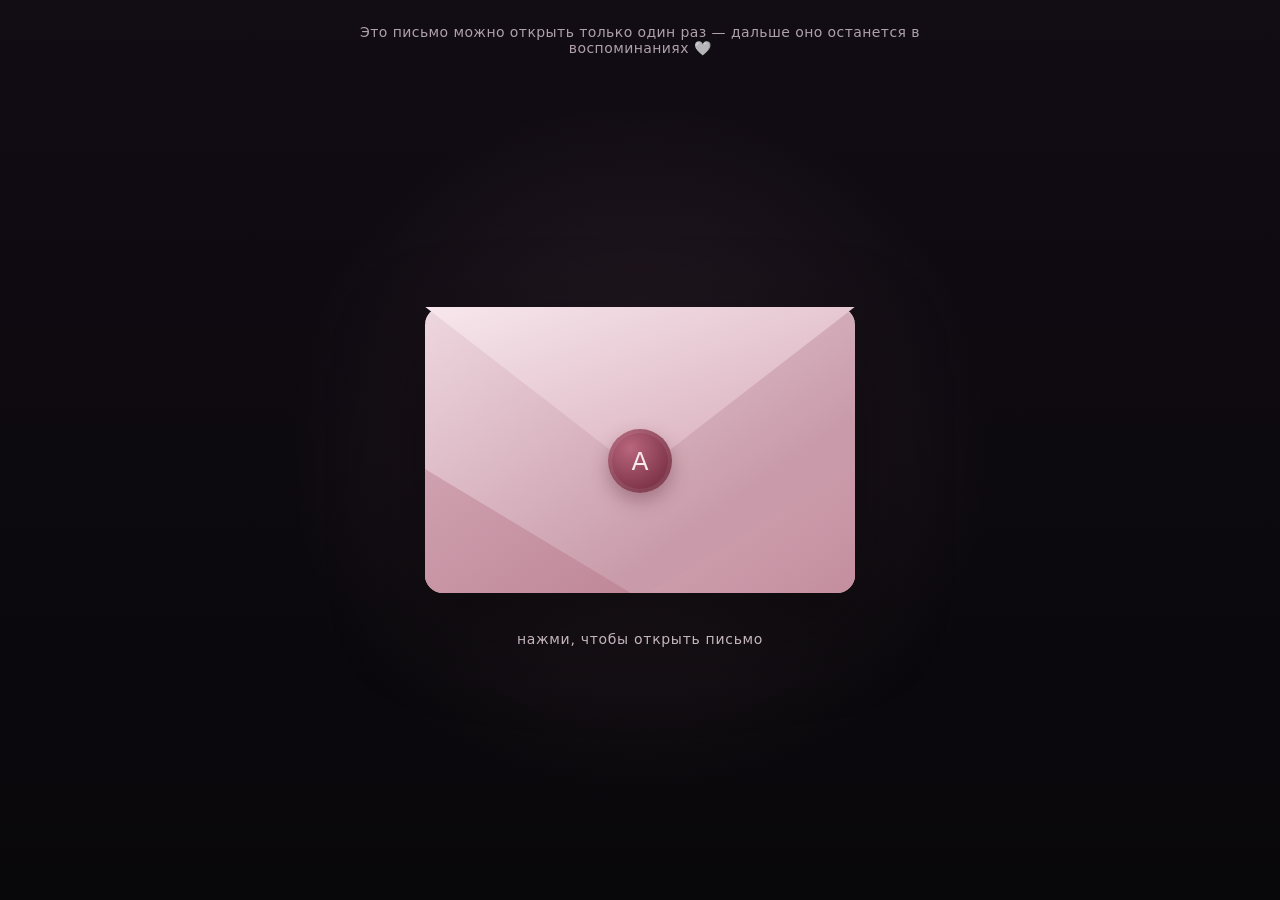
==== index.html @ 75aff079 "Restore reliable Continue button and smooth intro transition" ====
<!doctype html>
<html lang="ru">
<head>
<meta charset="utf-8">
<meta name="viewport" content="width=device-width, initial-scale=1, viewport-fit=cover">
<meta name="theme-color" content="#160f18">
<meta name="description" content="Для Арины 🤍">
<title>Для Арины 🤍</title>
<script>document.documentElement.classList.add('js');</script>
<link rel="stylesheet" href="site.css?v=20260923-24">

</head>
<body class="intro-page">
<div class="page-transition" aria-hidden="true"></div>
<div class="intro" id="intro">
<div class="intro-note">Это письмо можно открыть только один раз — дальше оно останется в воспоминаниях 🤍</div>
<div aria-hidden="true" class="wizard malfoy-wizard real-wizard-v14"><img alt="" aria-hidden="true" class="real-wizard-image" decoding="async" loading="lazy" src="assets/img-91d312e5d8ba7903.webp"/><span aria-hidden="true" class="wand-tip-anchor real-wand-tip"></span></div>
<svg aria-hidden="true" class="heart-spell-svg" preserveaspectratio="none" viewbox="0 0 1000 700">
<defs>
<filter height="220%" id="greenGlow" width="220%" x="-60%" y="-60%">
<fegaussianblur result="blur" stddeviation="6"></fegaussianblur>
<femerge><femergenode in="blur"></femergenode><femergenode in="SourceGraphic"></femergenode></femerge>
</filter>
</defs>
<path class="heart-spell-trail" d="M 190 505 C 275 470, 350 415, 445 365 C 475 348, 498 340, 515 334" pathlength="1"></path>
<path class="heart-spell-heart" d="M 515 334 C 482 294, 430 319, 444 365 C 455 401, 515 430, 515 430 C 515 430, 575 401, 586 365 C 600 319, 548 294, 515 334 Z" pathlength="1"></path>
<circle class="heart-spell-hit" cx="515" cy="382" r="13"></circle>
</svg>
<div aria-hidden="true" class="spell-flash"></div>
<div class="envelope-wrap">
<a aria-label="Открыть письмо" class="envelope" href="#intro" id="envelope">
<div class="envelope-base"></div>
<div class="letter" id="letter">
<div class="letter-scroll">
<h2>Арина,</h2>
<p>
            спасибо тебе за то, что ты появилась в моей жизни. За наши разговоры на расстоянии, за ожидание встречи,
            за то особенное чувство, когда обычный день становится важнее просто потому, что в нём есть ты.
            <br/><br/>
            Я очень рад нашему невероятному знакомству. Мне нравится узнавать тебя всё больше, ждать твоих сообщений,
            представлять нашу встречу и понимать, что мне действительно хочется быть рядом — не только в переписке,
            а по-настоящему. Сегодняшнее время с тобой я хочу запомнить надолго.
            <br/><br/>
            Я люблю тебя за твою нежность, характер, улыбку, карие глаза, твои мысли, твою искренность и просто за то,
            какая ты есть. И если это только начало нашей истории — я очень хочу узнать, какой она станет дальше.
          </p>
<span class="sign">Тот, кто очень счастлив, что встретил тебя 🤍</span>
</div>
</div>
<div class="flap"></div>
<div class="seal">A</div>
<div class="tap-label">нажми, чтобы открыть письмо</div>
</a>
<button class="intro-continue" id="introContinue" type="button">Продолжить</button>
</div>
</div>
<script src="site.js?v=20260923-24" defer></script>
<script>
(function(){
  const intro=document.getElementById('intro');
  const envelope=document.getElementById('envelope');
  const button=document.getElementById('introContinue');
  const overlay=document.querySelector('.page-transition');
  if(!intro || !envelope || !button) return;

  let started=false;
  let showTimer=0;

  function showContinue(){
    clearTimeout(showTimer);
    button.classList.remove('after-open-visible');
    showTimer=setTimeout(()=>{
      if(location.hash==='#intro') button.classList.add('after-open-visible');
    },4000);
  }

  envelope.addEventListener('click',showContinue,{once:true});
  if(location.hash==='#intro') showContinue();

  button.addEventListener('click',e=>{
    e.preventDefault();
    e.stopPropagation();
    if(started) return;
    started=true;
    button.classList.add('pressed');
    intro.classList.add('continue-triggered');
    document.dispatchEvent(new CustomEvent('intro:continue'));

    setTimeout(()=>overlay?.classList.add('active'),5350);
    setTimeout(()=>location.replace('home.html'),6900);
  });
})();
</script>
</body>
</html>
---- site.css ----
:root {
      --bg: #0d0910;
      --bg2: #1a101a;
      --paper: #fff8f3;
      --ink: #3a2730;
      --rose: #c78fa4;
      --rose-2: #e6b6c7;
      --cream: #f7ede7;
      --white: #fffdfb;
      --muted: #bdaab4;
      --gold: #c8ab7d;
      --shadow: 0 24px 70px rgba(0,0,0,.42);
    }

    * { box-sizing: border-box; }
    html { scroll-behavior: smooth; }
    body {
      margin: 0;
      font-family: Inter, ui-sans-serif, system-ui, -apple-system, BlinkMacSystemFont, "Segoe UI", sans-serif;
      color: var(--white);
      background:
        radial-gradient(circle at 20% 10%, rgba(199,143,164,.16), transparent 30%),
        radial-gradient(circle at 85% 20%, rgba(200,171,125,.08), transparent 28%),
        linear-gradient(180deg, #110b12 0%, #0b080d 45%, #100b12 100%);
      min-height: 100vh;
      overflow-x: hidden;
    }

    body::before {
      content: "";
      position: fixed;
      inset: 0;
      pointer-events: none;
      background-image: radial-gradient(rgba(255,255,255,.14) 1px, transparent 1px);
      background-size: 34px 34px;
      mask-image: linear-gradient(to bottom, rgba(0,0,0,.5), transparent 78%);
      opacity: .24;
      z-index: 0;
    }

    button { font: inherit; }

    .intro {
      position: fixed;
      inset: 0;
      z-index: 100;
      display: grid;
      place-items: center;
      padding: 22px;
      background:
        radial-gradient(circle at center, rgba(199,143,164,.15), transparent 45%),
        linear-gradient(180deg, #120c14, #08070a);
      transition: opacity 1s ease, visibility 1s ease;
    }

    .intro.hidden { opacity: 0; visibility: hidden; }

    .intro-note {
      position: absolute;
      top: 24px;
      left: 50%;
      transform: translateX(-50%);
      width: min(92vw, 620px);
      text-align: center;
      color: #d7c8d0;
      font-size: 14px;
      letter-spacing: .03em;
      opacity: .8;
    }

    .envelope-wrap {
      width: min(88vw, 430px);
      perspective: 1200px;
      filter: drop-shadow(0 30px 45px rgba(0,0,0,.48));
    }

    .envelope {
      position: relative;
      width: 100%;
      aspect-ratio: 1.5 / 1;
      cursor: pointer;
      transform-style: preserve-3d;
    }

    .envelope-base {
      position: absolute;
      inset: 0;
      border-radius: 18px;
      background: linear-gradient(145deg, #eed7df, #c99baa 70%);
      overflow: hidden;
      box-shadow: inset 0 1px 0 rgba(255,255,255,.5);
    }

    .envelope-base::before,
    .envelope-base::after {
      content: "";
      position: absolute;
      bottom: 0;
      width: 72%;
      height: 100%;
      background: linear-gradient(145deg, #ddb6c3, #bf8899);
    }
    .envelope-base::before {
      left: -24%;
      clip-path: polygon(0 100%, 0 35%, 100% 100%);
    }
    .envelope-base::after {
      right: -24%;
      clip-path: polygon(0 100%, 100% 35%, 100% 100%);
    }

    .flap {
      position: absolute;
      inset: 0 0 auto 0;
      height: 58%;
      transform-origin: top;
      background: linear-gradient(160deg, #f7e7ec, #d5a8b7);
      clip-path: polygon(0 0, 100% 0, 50% 100%);
      z-index: 5;
      transition: transform 1s cubic-bezier(.2,.9,.18,1);
      backface-visibility: hidden;
    }

    .seal {
      position: absolute;
      left: 50%;
      top: 54%;
      width: 64px;
      height: 64px;
      border-radius: 50%;
      transform: translate(-50%,-50%);
      z-index: 6;
      display: grid;
      place-items: center;
      color: #f9e8ed;
      font-size: 25px;
      background: radial-gradient(circle at 35% 30%, #b8667c, #7d3348 72%);
      box-shadow: 0 8px 18px rgba(84,32,49,.35), inset 0 0 0 4px rgba(255,255,255,.08);
      transition: transform .5s ease, opacity .45s ease;
    }

    .tap-label {
      position: absolute;
      left: 50%;
      bottom: -54px;
      transform: translateX(-50%);
      white-space: nowrap;
      color: #e4d3dc;
      font-size: 14px;
      opacity: .85;
      letter-spacing: .05em;
      animation: pulse 1.8s infinite;
    }

    .letter {
      position: absolute;
      left: 6%;
      right: 6%;
      top: 10%;
      height: 120%;
      z-index: 4;
      padding: 28px 26px 30px;
      border-radius: 16px;
      color: var(--ink);
      background:
        linear-gradient(rgba(255,255,255,.76), rgba(255,255,255,.84)),
        repeating-linear-gradient(0deg, transparent 0 27px, rgba(99,59,74,.05) 27px 28px),
        var(--paper);
      box-shadow: var(--shadow);
      transform: translateY(44%) scale(.94);
      opacity: 0;
      overflow: auto;
      transition: transform 1.2s cubic-bezier(.16,.82,.16,1), opacity .65s ease;
    }

    .letter h2 {
      margin: 0 0 12px;
      font-family: Georgia, "Times New Roman", serif;
      font-weight: 500;
      font-size: clamp(28px, 6vw, 42px);
    }

    .letter p {
      margin: 0;
      line-height: 1.7;
      font-size: clamp(14px, 3.6vw, 17px);
    }

    .letter .sign {
      display: block;
      margin-top: 18px;
      font-family: Georgia, "Times New Roman", serif;
      font-style: italic;
      font-size: 19px;
    }

    .envelope.open .flap { transform: rotateX(180deg); }
    .envelope.open .seal { transform: translate(-50%,-50%) scale(.75); opacity: 0; }
    .envelope.open .letter { transform: translateY(-18%) scale(1); opacity: 1; }
    .envelope.open .tap-label { opacity: 0; animation: none; }

    .burning .letter {
      animation: burnAway 3.2s forwards ease-in;
      overflow: hidden;
    }
    .burning .letter::after {
      content: "";
      position: absolute;
      inset: -40% -10% auto -10%;
      height: 130%;
      background:
        radial-gradient(circle at 20% 80%, rgba(255,220,122,.95) 0 6%, rgba(255,115,31,.95) 7% 14%, rgba(49,17,12,.98) 24%, transparent 38%),
        radial-gradient(circle at 65% 85%, rgba(255,233,154,.95) 0 5%, rgba(255,91,24,.9) 8% 14%, rgba(55,18,15,.98) 25%, transparent 39%),
        linear-gradient(to bottom, transparent 0%, rgba(54,18,15,.98) 62%, #09070a 85%);
      filter: blur(2px);
      animation: burnLine 3.2s forwards linear;
      mix-blend-mode: multiply;
    }

    @keyframes burnAway {
      0% { opacity: 1; filter: none; }
      65% { filter: sepia(.4) contrast(1.15); }
      100% { opacity: 0; transform: translateY(-24%) scale(.94); filter: blur(10px) brightness(.35); }
    }
    @keyframes burnLine {
      0% { transform: translateY(-55%); }
      100% { transform: translateY(82%); }
    }
    @keyframes pulse {
      0%,100% { opacity:.55; transform:translateX(-50%) translateY(0); }
      50% { opacity:1; transform:translateX(-50%) translateY(-4px); }
    }

    .site {
      position: relative;
      z-index: 1;
      opacity: 0;
      transform: translateY(16px);
      transition: opacity 1.2s ease, transform 1.2s ease;
    }
    .site.visible { opacity: 1; transform: none; }

    .hero {
      min-height: 100svh;
      display: grid;
      place-items: center;
      text-align: center;
      padding: 92px 22px 64px;
      position: relative;
      overflow: hidden;
    }

    .halo {
      position: absolute;
      width: min(76vw, 720px);
      aspect-ratio: 1;
      border-radius: 50%;
      background: radial-gradient(circle, rgba(224,173,194,.17), transparent 68%);
      filter: blur(18px);
      animation: breathe 6s ease-in-out infinite;
    }

    .hero-content { position: relative; max-width: 900px; }
    .eyebrow {
      margin-bottom: 18px;
      color: var(--rose-2);
      font-size: 12px;
      font-weight: 600;
      letter-spacing: .28em;
      text-transform: uppercase;
    }
    h1 {
      margin: 0;
      font-family: Georgia, "Times New Roman", serif;
      font-size: clamp(52px, 12vw, 118px);
      font-weight: 400;
      line-height: .95;
      letter-spacing: -.04em;
    }
    h1 .soft { color: var(--rose-2); font-style: italic; }
    .hero p {
      max-width: 680px;
      margin: 30px auto 0;
      color: #d8c9d0;
      font-size: clamp(16px, 2.4vw, 21px);
      line-height: 1.75;
    }
    .scroll-cue {
      margin-top: 42px;
      color: #a9939e;
      font-size: 13px;
      letter-spacing: .08em;
    }
    .scroll-cue span { display:block; margin-top: 10px; font-size: 22px; animation: drift 1.8s infinite; }

    @keyframes breathe { 50% { transform: scale(1.12); opacity:.78; } }
    @keyframes drift { 50% { transform: translateY(7px); } }

    .section {
      width: min(1100px, 92vw);
      margin: 0 auto;
      padding: 90px 0;
    }
    .section-title {
      max-width: 760px;
      margin-bottom: 36px;
    }
    .section-title .kicker {
      color: var(--gold);
      letter-spacing: .2em;
      text-transform: uppercase;
      font-size: 12px;
    }
    .section-title h2 {
      margin: 10px 0 0;
      font-family: Georgia, "Times New Roman", serif;
      font-weight: 400;
      font-size: clamp(34px, 6vw, 62px);
      line-height: 1.05;
    }
    .section-title p {
      margin: 16px 0 0;
      color: var(--muted);
      line-height: 1.7;
    }

    .portrait-card {
      min-height: 420px;
      border: 1px solid rgba(255,255,255,.08);
      border-radius: 32px;
      overflow: hidden;
      display: grid;
      grid-template-columns: 1.05fr .95fr;
      background:
        linear-gradient(135deg, rgba(255,255,255,.055), rgba(255,255,255,.018)),
        rgba(255,255,255,.015);
      box-shadow: 0 30px 80px rgba(0,0,0,.25);
    }
    .portrait-copy { padding: clamp(30px, 6vw, 72px); align-self:center; }
    .portrait-copy h3 {
      font-family: Georgia, "Times New Roman", serif;
      font-weight:400;
      font-size: clamp(34px, 6vw, 66px);
      margin:0 0 18px;
    }
    .portrait-copy p { color:#d1c1ca; line-height:1.8; margin:0; }
    .portrait-art {
      position: relative;
      min-height: 360px;
      background:
        radial-gradient(circle at 52% 35%, rgba(235,200,181,.2) 0 9%, transparent 10%),
        radial-gradient(ellipse at 50% 42%, rgba(69,40,30,.95) 0 27%, transparent 28%),
        radial-gradient(ellipse at 50% 60%, rgba(199,143,164,.22) 0 30%, transparent 31%),
        linear-gradient(160deg, #1f131d, #0d0a0d 72%);
      overflow:hidden;
    }
    .portrait-art::before,
    .portrait-art::after {
      content:"";
      position:absolute;
      border-radius:50%;
      filter:blur(1px);
    }
    .portrait-art::before {
      width: 290px; height: 390px;
      left:50%; top:54%; transform:translate(-50%,-50%);
      border: 1px solid rgba(255,255,255,.12);
      box-shadow: 0 0 80px rgba(199,143,164,.18) inset;
    }
    .portrait-art::after {
      width: 180px; height: 180px;
      left: 18%; bottom: -45px;
      background: radial-gradient(circle, rgba(199,143,164,.28), transparent 70%);
    }
    .portrait-caption {
      position:absolute;
      left:26px;
      bottom:24px;
      color:#eadce3;
      font-family:Georgia,serif;
      font-style:italic;
      font-size:18px;
    }

    .reasons-grid {
      display:grid;
      grid-template-columns: repeat(2, minmax(0,1fr));
      gap: 14px;
    }
    .reason {
      border:1px solid rgba(255,255,255,.07);
      border-radius:22px;
      padding:22px 22px 24px;
      background: rgba(255,255,255,.03);
      backdrop-filter: blur(10px);
      transform: translateY(18px);
      opacity: 0;
      transition: transform .6s ease, opacity .6s ease, border-color .35s ease, background .35s ease;
    }
    .reason.show { transform:none; opacity:1; }
    .reason:hover { border-color:rgba(230,182,199,.32); background:rgba(255,255,255,.05); }
    .num { color:var(--rose-2); font-size:12px; letter-spacing:.16em; }
    .reason p { margin:9px 0 0; color:#e4d9df; line-height:1.6; }

    .one-thing {
      margin-top: 18px;
      border-radius: 26px;
      padding: 28px;
      border: 1px solid rgba(200,171,125,.24);
      background: linear-gradient(135deg, rgba(200,171,125,.08), rgba(199,143,164,.05));
    }
    .one-thing strong { color:#f0d8b1; }
    .one-thing p { margin:8px 0 0; color:#d6c7cf; line-height:1.75; }

    .finale {
      min-height: 86svh;
      display:grid;
      place-items:center;
      text-align:center;
      padding: 100px 22px;
      position:relative;
      overflow:hidden;
    }
    .finale::before {
      content:"";
      position:absolute;
      width:820px;
      height:820px;
      border-radius:50%;
      background:radial-gradient(circle, rgba(199,143,164,.13), transparent 66%);
      animation:breathe 7s ease-in-out infinite;
    }
    .finale-inner { position:relative; max-width:850px; }
    .finale .tiny { color:var(--gold); text-transform:uppercase; letter-spacing:.22em; font-size:12px; }
    .finale h2 {
      margin:16px 0 18px;
      font-family:Georgia,serif;
      font-weight:400;
      font-size:clamp(42px,8vw,84px);
      line-height:1.04;
    }
    .finale p { margin:0 auto; max-width:720px; color:#d6c6cf; font-size:clamp(17px,2.6vw,22px); line-height:1.8; }
    .final-phrase {
      margin-top:34px !important;
      color:#fff5f8 !important;
      font-family:Georgia,serif;
      font-style:italic;
      font-size:clamp(22px,4vw,34px) !important;
    }

    .footer { text-align:center; padding:30px 20px 46px; color:#7f6f78; font-size:12px; letter-spacing:.08em; }

    .heart {
      position: fixed;
      bottom: -30px;
      z-index: 0;
      opacity: .18;
      pointer-events:none;
      animation: floatUp linear forwards;
      color:#f0b9cd;
    }
    @keyframes floatUp {
      to { transform: translateY(-115vh) rotate(35deg); opacity:0; }
    }

    .fade-up { opacity:1; transform:none; transition:opacity .8s ease, transform .8s ease; }
    .fade-up.show { opacity:1; transform:none; }

    @media (max-width: 760px) {
      .portrait-card { grid-template-columns: 1fr; }
      .portrait-art { min-height: 300px; order:-1; }
      .reasons-grid { grid-template-columns: 1fr; }
      .section { padding: 68px 0; }
      .letter { height: 145%; padding:22px 20px; }
      .envelope.open .letter { transform: translateY(-26%) scale(1); }
    }


    /* Надежное открытие без JavaScript: работает через :target */
    a.envelope { display:block; color:inherit; text-decoration:none; -webkit-tap-highlight-color:transparent; touch-action:manipulation; }
    .intro:target .flap { transform: rotateX(180deg); }
    .intro:target .seal { transform: translate(-50%,-50%) scale(.75); opacity:0; }
    .intro:target .letter {
      animation: cssLetterLife 20.3s forwards cubic-bezier(.16,.82,.16,1);
    }
    .intro:target .tap-label { opacity:0; animation:none; }
    .intro:target { animation: cssIntroAway 1.1s 20.2s forwards ease; }
    .intro:target + .site { animation: cssSiteIn 1.5s 20.2s forwards cubic-bezier(.2,.8,.2,1); }

    /* Зеленая магия: силуэт волшебника, взмах палочки, луч и растворение бумаги */
    .wizard {
      position:absolute;
      left:max(12px, 5vw);
      bottom:5vh;
      width:150px;
      height:250px;
      opacity:0;
      transform:translateX(-28px) scale(.94);
      filter:drop-shadow(0 0 18px rgba(102,255,159,.2));
      pointer-events:none;
      z-index:18;
    }
    .wizard .head {
      position:absolute; left:48px; top:20px; width:46px; height:56px;
      border-radius:52% 48% 48% 52%;
      background:linear-gradient(145deg,#17151a,#060708 72%);
      box-shadow:inset -8px -6px 0 rgba(255,255,255,.025);
    }
    .wizard .hair {
      position:absolute; left:40px; top:10px; width:62px; height:34px;
      border-radius:65% 45% 48% 28%;
      background:linear-gradient(145deg,#ece7df,#9a9692 72%);
      transform:rotate(-8deg);
      opacity:.85;
    }
    .wizard .body {
      position:absolute; left:32px; top:68px; width:78px; height:158px;
      clip-path:polygon(31% 0,70% 0,83% 22%,100% 100%,0 100%,17% 22%);
      background:linear-gradient(100deg,#08090b,#17151a 58%,#060708);
    }
    .wizard .arm {
      position:absolute; left:83px; top:86px; width:76px; height:16px;
      transform-origin:6px 8px;
      transform:rotate(-10deg);
      border-radius:12px;
      background:#0b0c0f;
    }
    .wizard .wand {
      position:absolute; left:145px; top:83px; width:112px; height:4px;
      transform-origin:0 50%;
      transform:rotate(-12deg);
      border-radius:999px;
      background:linear-gradient(90deg,#3a2c25,#0c0908);
      box-shadow:0 0 7px rgba(116,255,163,.25);
    }
    .wizard .wand::after {
      content:""; position:absolute; right:-4px; top:50%; width:8px; height:8px;
      transform:translateY(-50%); border-radius:50%;
      background:#baffce; opacity:0;
      box-shadow:0 0 8px #86ffad,0 0 22px #33ff77,0 0 42px rgba(26,255,95,.9);
    }
    .spell-beam {
      position:absolute;
      left:calc(max(12px, 5vw) + 248px);
      bottom:calc(5vh + 158px);
      width:min(47vw, 430px);
      height:5px;
      z-index:17;
      transform-origin:left center;
      transform:rotate(-3deg) scaleX(0);
      opacity:0;
      border-radius:999px;
      background:linear-gradient(90deg,#d9ffe4,#5dff92 18%,#13ea5d 60%,rgba(20,235,90,0));
      box-shadow:0 0 8px #8affae,0 0 22px rgba(25,255,99,.9),0 0 48px rgba(25,255,99,.45);
      pointer-events:none;
    }
    .spell-flash {
      position:absolute; inset:0; z-index:16; opacity:0; pointer-events:none;
      background:radial-gradient(circle at 55% 50%,rgba(80,255,126,.25),transparent 35%);
      mix-blend-mode:screen;
    }
    .intro:target .wizard { animation:wizardEnter 5.4s 14.2s forwards ease; }
    .intro:target .wizard .arm { animation:wandArm 1.2s 15.25s both cubic-bezier(.2,.9,.2,1); }
    .intro:target .wizard .wand { animation:wandMove 1.2s 15.25s both cubic-bezier(.2,.9,.2,1); }
    .intro:target .wizard .wand::after { animation:wandGlow 1.45s 15.72s both ease-out; }
    .intro:target .spell-beam { animation:spellBeam 1.05s 15.7s both ease-out; }
    .intro:target .spell-flash { animation:spellFlash .95s 15.8s both ease-out; }

    .intro:target .letter::before {
      content:"";
      position:absolute; inset:-14%; z-index:20; pointer-events:none; opacity:0;
      background:
        radial-gradient(circle at 16% 18%,rgba(139,255,164,.95) 0 1.2%,transparent 1.9%),
        radial-gradient(circle at 76% 24%,rgba(73,255,128,.9) 0 1.1%,transparent 1.8%),
        radial-gradient(circle at 39% 63%,rgba(183,255,199,.8) 0 1%,transparent 1.7%),
        radial-gradient(circle at 88% 76%,rgba(58,244,111,.9) 0 1.4%,transparent 2%),
        radial-gradient(circle at 22% 82%,rgba(94,255,140,.82) 0 1.25%,transparent 2%),
        conic-gradient(from 130deg at 50% 50%,transparent,#39ff78 10deg,transparent 34deg,#7aff9f 48deg,transparent 76deg);
      filter:blur(.2px) drop-shadow(0 0 8px rgba(49,255,105,.85));
      mix-blend-mode:screen;
      animation:magicParticles 4.25s 16.05s forwards ease-out;
    }
    .intro:target .letter::after {
      content:"";
      position:absolute; inset:-8%; z-index:19; pointer-events:none; opacity:0;
      background:
        radial-gradient(circle at 50% 50%,rgba(113,255,149,.3),transparent 45%),
        repeating-radial-gradient(circle at 50% 50%,rgba(91,255,132,.35) 0 2px,transparent 3px 12px);
      filter:blur(7px);
      mix-blend-mode:screen;
      animation:greenMist 4.1s 16.1s forwards ease-in-out;
    }

    @keyframes cssLetterLife {
      0% { transform:translateY(44%) scale(.94); opacity:0; filter:none; clip-path:inset(0 0 0 0 round 16px); }
      6% { transform:translateY(-18%) scale(1); opacity:1; filter:none; clip-path:inset(0 0 0 0 round 16px); }
      75% { transform:translateY(-18%) scale(1); opacity:1; filter:none; clip-path:inset(0 0 0 0 round 16px); }
      80% { transform:translateY(-18%) scale(1.005); opacity:1; filter:brightness(1.04); clip-path:inset(0 0 0 0 round 16px); }
      84% { filter:brightness(1.15) saturate(1.15) drop-shadow(0 0 16px rgba(58,255,111,.28)); }
      89% { opacity:.92; clip-path:inset(5% 3% 8% 4% round 22px); filter:blur(.5px) brightness(1.2) hue-rotate(42deg); }
      94% { opacity:.6; clip-path:inset(15% 10% 24% 15% round 30px); transform:translateY(-19%) scale(1.02); filter:blur(2px) brightness(1.1) hue-rotate(55deg); }
      100% { opacity:0; clip-path:inset(46% 38% 46% 38% round 50%); transform:translateY(-22%) scale(.82); filter:blur(14px) brightness(.7) hue-rotate(65deg); }
    }
    @keyframes wizardEnter {
      0% { opacity:0; transform:translateX(-28px) scale(.94); }
      18% { opacity:.95; transform:translateX(0) scale(1); }
      72% { opacity:.95; transform:translateX(0) scale(1); }
      100% { opacity:0; transform:translateX(-8px) scale(.98); filter:blur(4px) drop-shadow(0 0 28px rgba(102,255,159,.3)); }
    }
    @keyframes wandArm {
      0% { transform:rotate(-10deg); }
      45% { transform:rotate(-36deg); }
      72% { transform:rotate(4deg); }
      100% { transform:rotate(-4deg); }
    }
    @keyframes wandMove {
      0% { transform:rotate(-12deg); }
      45% { transform:rotate(-38deg); }
      72% { transform:rotate(1deg); }
      100% { transform:rotate(-4deg); }
    }
    @keyframes wandGlow {
      0% { opacity:0; transform:translateY(-50%) scale(.2); }
      25% { opacity:1; transform:translateY(-50%) scale(1.6); }
      72% { opacity:1; transform:translateY(-50%) scale(1); }
      100% { opacity:0; transform:translateY(-50%) scale(2.5); }
    }
    @keyframes spellBeam {
      0% { opacity:0; transform:rotate(-3deg) scaleX(0); }
      16% { opacity:1; transform:rotate(-3deg) scaleX(.15); }
      55% { opacity:1; transform:rotate(-3deg) scaleX(1); }
      100% { opacity:0; transform:rotate(-3deg) scaleX(1.05); filter:blur(3px); }
    }
    @keyframes spellFlash {
      0%,100% { opacity:0; }
      28% { opacity:1; }
      58% { opacity:.35; }
    }
    @keyframes magicParticles {
      0% { opacity:0; transform:scale(.85) rotate(0deg); }
      16% { opacity:.96; transform:scale(1) rotate(4deg); }
      55% { opacity:.88; transform:scale(1.16) rotate(11deg); }
      100% { opacity:0; transform:scale(1.5) rotate(28deg); filter:blur(5px) drop-shadow(0 0 18px rgba(49,255,105,.9)); }
    }
    @keyframes greenMist {
      0% { opacity:0; transform:scale(.82); }
      24% { opacity:.72; transform:scale(1.02); }
      72% { opacity:.5; transform:scale(1.2) translateY(-2%); }
      100% { opacity:0; transform:scale(1.45) translateY(-7%); filter:blur(18px); }
    }
    @keyframes cssIntroAway {
      0% { opacity:1; visibility:visible; pointer-events:auto; }
      99% { opacity:0; visibility:visible; pointer-events:none; }
      100% { opacity:0; visibility:hidden; pointer-events:none; }
    }
    @keyframes cssSiteIn {
      from { opacity:0; transform:translateY(22px) scale(.995); filter:blur(4px); }
      to { opacity:1; transform:none; filter:none; }
    }


    /* Туманное появление секций при прокрутке */
    .mist-page {
      position: relative;
      isolation: isolate;
    }
    .js .mist-page {
      opacity: 0;
      transform: translateY(58px) scale(.985);
      filter: blur(18px) saturate(.82);
      transition:
        opacity 1.15s cubic-bezier(.2,.75,.18,1),
        transform 1.35s cubic-bezier(.16,.84,.18,1),
        filter 1.4s ease;
    }
    .js .mist-page.mist-visible {
      opacity: 1;
      transform: translateY(0) scale(1);
      filter: blur(0) saturate(1);
    }
    .mist-page::before,
    .mist-page::after {
      content:"";
      position:absolute;
      left:50%;
      width:min(118vw, 1320px);
      height:240px;
      transform:translateX(-50%);
      pointer-events:none;
      z-index:4;
      opacity:0;
      filter:blur(28px);
      background:
        radial-gradient(ellipse at 18% 55%, rgba(220,210,225,.18), transparent 38%),
        radial-gradient(ellipse at 52% 42%, rgba(235,225,238,.13), transparent 42%),
        radial-gradient(ellipse at 82% 62%, rgba(205,196,216,.15), transparent 36%);
    }
    .mist-page::before { top:-68px; }
    .mist-page::after { bottom:-68px; transform:translateX(-50%) scaleY(.8); }
    .js .mist-page.mist-visible::before { animation:fogDriftTop 1.8s both ease-out; }
    .js .mist-page.mist-visible::after { animation:fogDriftBottom 2.1s both ease-out; }
    @keyframes fogDriftTop {
      0% { opacity:.9; transform:translateX(-50%) translateY(42px) scale(1.08); }
      55% { opacity:.42; }
      100% { opacity:0; transform:translateX(-50%) translateY(-54px) scale(1.2); }
    }
    @keyframes fogDriftBottom {
      0% { opacity:.62; transform:translateX(-50%) translateY(-20px) scale(1.05,.8); }
      100% { opacity:0; transform:translateX(-50%) translateY(58px) scale(1.18,.9); }
    }
    .js .mist-inner,
    .js .mist-item {
      opacity:0;
      transform:translateY(26px);
      filter:blur(9px);
      transition:opacity .8s ease, transform .9s cubic-bezier(.18,.8,.2,1), filter .95s ease;
    }
    .js .mist-inner.mist-visible,
    .js .mist-item.mist-visible {
      opacity:1;
      transform:none;
      filter:none;
    }

    /* Причины как интерактивные конвертики */
    .reasons-grid {
      align-items:start;
      gap:18px;
    }
    .reason-envelope {
      position:relative;
      border:1px solid rgba(255,255,255,.09);
      border-radius:24px;
      background:linear-gradient(145deg, rgba(255,255,255,.052), rgba(255,255,255,.018));
      box-shadow:0 18px 44px rgba(0,0,0,.2);
      overflow:visible;
      transition:border-color .35s ease, box-shadow .35s ease, transform .35s ease;
    }
    .reason-envelope:hover {
      border-color:rgba(230,182,199,.3);
      box-shadow:0 22px 58px rgba(0,0,0,.28);
    }
    .reason-envelope summary {
      position:relative;
      min-height:176px;
      display:grid;
      place-items:center;
      align-content:center;
      gap:10px;
      padding:30px 22px 26px;
      cursor:pointer;
      list-style:none;
      -webkit-tap-highlight-color:transparent;
      touch-action:manipulation;
      user-select:none;
      perspective:900px;
    }
    .reason-envelope summary::-webkit-details-marker { display:none; }
    .envelope-face {
      position:absolute;
      inset:18px 20px;
      border-radius:18px;
      overflow:hidden;
      background:linear-gradient(145deg, #ecd4de, #c594a6 72%);
      box-shadow:inset 0 1px 0 rgba(255,255,255,.48), 0 15px 34px rgba(0,0,0,.18);
      z-index:0;
    }
    .envelope-face::before,
    .envelope-face::after {
      content:"";
      position:absolute;
      bottom:0;
      width:74%;
      height:86%;
      background:linear-gradient(145deg,#dcb3c1,#b77e92);
    }
    .envelope-face::before { left:-25%; clip-path:polygon(0 100%,0 32%,100% 100%); }
    .envelope-face::after { right:-25%; clip-path:polygon(0 100%,100% 32%,100% 100%); }
    .reason-envelope summary::before {
      content:"";
      position:absolute;
      left:20px; right:20px; top:18px;
      height:86px;
      clip-path:polygon(0 0,100% 0,50% 100%);
      background:linear-gradient(160deg,#f7e6ec,#d4a7b7);
      transform-origin:top;
      z-index:1;
      transition:transform .8s cubic-bezier(.2,.88,.2,1), filter .8s ease;
      backface-visibility:hidden;
    }
    .reason-index,
    .tap-reason,
    .reason-seal { position:relative; z-index:3; }
    .reason-index {
      color:#5f3b49;
      font-size:12px;
      font-weight:750;
      letter-spacing:.14em;
      text-transform:uppercase;
      margin-top:4px;
    }
    .tap-reason {
      color:#684452;
      font-size:11px;
      letter-spacing:.04em;
      opacity:.78;
    }
    .reason-seal {
      width:58px;
      height:58px;
      border-radius:50%;
      display:grid;
      place-items:center;
      font-size:31px;
      background:radial-gradient(circle at 35% 30%, #fff8fb, #edcad8 68%, #c690a4);
      border:1px solid rgba(117,68,86,.22);
      box-shadow:0 8px 18px rgba(84,32,49,.24), inset 0 0 0 3px rgba(255,255,255,.42);
      transform:translateZ(0);
      will-change:transform,opacity,filter;
    }
    .reason-envelope[open] summary::before {
      transform:rotateX(180deg);
      filter:brightness(.92);
    }
    .reason-envelope[open] .angel-seal {
      animation:angelFlyAway 1.18s cubic-bezier(.24,.72,.22,1) forwards;
    }
    @keyframes angelFlyAway {
      0% { transform:translate(0,0) rotate(0) scale(1); opacity:1; filter:none; }
      20% { transform:translate(10px,-12px) rotate(-7deg) scale(1.08); }
      48% { transform:translate(22vw,-18vh) rotate(10deg) scale(.92); opacity:1; filter:drop-shadow(0 0 12px rgba(255,245,255,.6)); }
      100% { transform:translate(62vw,-58vh) rotate(28deg) scale(.5); opacity:0; filter:blur(4px); }
    }
    .reason-letter {
      position:relative;
      z-index:2;
      margin:0 20px 20px;
      border-radius:18px;
      color:#3a2730;
      background:
        linear-gradient(rgba(255,255,255,.9), rgba(255,255,255,.94)),
        repeating-linear-gradient(0deg, transparent 0 27px, rgba(99,59,74,.05) 27px 28px),
        #fff8f3;
      box-shadow:0 18px 40px rgba(0,0,0,.22);
      transform-origin:top;
      animation:reasonLetterIn .72s cubic-bezier(.18,.84,.22,1) both;
    }
    .reason-letter p {
      margin:0;
      padding:26px 24px 28px;
      line-height:1.7;
      font-family:Georgia,"Times New Roman",serif;
      font-size:clamp(16px,2.2vw,19px);
    }
    @keyframes reasonLetterIn {
      from { opacity:0; transform:translateY(-24px) scale(.96); filter:blur(8px); }
      to { opacity:1; transform:none; filter:none; }
    }

    /* Последний конверт: сердитый смайлик не улетает, а отскакивает и остаётся рядом */
    .dislike-envelope {
      grid-column:1 / -1;
      margin-top:10px;
      border-color:rgba(236,151,115,.18);
      background:linear-gradient(145deg,rgba(156,67,44,.08),rgba(255,255,255,.018));
    }
    .dislike-envelope .envelope-face {
      background:linear-gradient(145deg,#e6c6bc,#bb7b69 72%);
    }
    .dislike-envelope summary::before {
      background:linear-gradient(160deg,#f0ddd6,#c78d7a);
    }
    .dislike-index { color:#5f332b; }
    .angry-seal {
      background:radial-gradient(circle at 35% 30%,#ffe7df,#e8a995 70%,#b96753);
    }
    .dislike-envelope[open] .angry-seal {
      animation:angryScoot .68s cubic-bezier(.22,.8,.2,1) forwards;
    }
    @keyframes angryScoot {
      0% { transform:translateX(0) rotate(0) scale(1); }
      42% { transform:translateX(78px) rotate(11deg) scale(1.08); }
      68% { transform:translateX(56px) rotate(4deg) scale(.98); }
      100% { transform:translateX(64px) rotate(6deg) scale(.98); }
    }
    .dislike-letter { border:1px solid rgba(145,76,55,.14); }

    @media (max-width:760px) {
      .reason-envelope summary { min-height:164px; }
      .envelope-face { inset:16px 14px; }
      .reason-envelope summary::before { left:14px; right:14px; top:16px; }
      .reason-letter { margin:0 14px 16px; }
      @keyframes angelFlyAway {
        0% { transform:translate(0,0) rotate(0) scale(1); opacity:1; }
        25% { transform:translate(8px,-12px) rotate(-7deg) scale(1.08); opacity:1; }
        100% { transform:translate(42vw,-50vh) rotate(26deg) scale(.5); opacity:0; filter:blur(4px); }
      }
      @keyframes angryScoot {
        0% { transform:translateX(0) rotate(0) scale(1); }
        45% { transform:translateX(48px) rotate(11deg) scale(1.07); }
        100% { transform:translateX(38px) rotate(5deg) scale(.98); }
      }
    }

    @media (prefers-reduced-motion: reduce) {
      *, *::before, *::after { animation-duration:.001ms !important; animation-iteration-count:1 !important; transition-duration:.001ms !important; }
    }
  

/* ===== v3: slide reveal + burning envelopes + memory photos ===== */
html { scroll-snap-type: y proximity; }
.hero, .chapter-slide { scroll-snap-align: start; scroll-snap-stop: normal; }
.hero { min-height: 100svh; }
.chapter-slide {
  min-height: 100svh;
  display: grid;
  place-items: center;
  padding-top: clamp(72px, 10vh, 120px);
  padding-bottom: clamp(72px, 10vh, 120px);
}
.js .chapter-slide,
.js .chapter-reveal {
  opacity: 0;
  transform: translateY(110px) scale(.965);
  filter: blur(28px) brightness(.72);
  transition: opacity 1.35s cubic-bezier(.16,.78,.18,1), transform 1.55s cubic-bezier(.14,.82,.16,1), filter 1.55s ease;
}
.js .chapter-slide.mist-visible,
.js .chapter-reveal.mist-visible {
  opacity: 1;
  transform: translateY(0) scale(1);
  filter: blur(0) brightness(1);
}
.chapter-slide::before,
.chapter-reveal::before {
  height: min(46vh, 430px) !important;
  top: -5vh !important;
  background:
    radial-gradient(ellipse at 10% 52%, rgba(244,237,247,.28), transparent 42%),
    radial-gradient(ellipse at 42% 42%, rgba(226,217,233,.24), transparent 46%),
    radial-gradient(ellipse at 74% 60%, rgba(239,228,242,.22), transparent 42%),
    radial-gradient(ellipse at 96% 46%, rgba(211,198,220,.24), transparent 38%) !important;
  filter: blur(34px) !important;
}
.js .chapter-slide.mist-visible::before,
.js .chapter-reveal.mist-visible::before { animation: fogCurtainLift 2.35s cubic-bezier(.14,.78,.18,1) both !important; }
@keyframes fogCurtainLift {
  0% { opacity: .98; transform: translateX(-50%) translateY(34vh) scale(1.2); }
  45% { opacity: .62; }
  100% { opacity: 0; transform: translateX(-50%) translateY(-18vh) scale(1.42); }
}
.scroll-cue {
  margin-top: 34px;
  padding: 10px 18px;
  border: 1px solid rgba(255,255,255,.08);
  border-radius: 999px;
  background: rgba(255,255,255,.025);
  box-shadow: 0 14px 40px rgba(0,0,0,.18);
}
.scroll-cue span { animation: cueFloat 1.7s ease-in-out infinite; }
@keyframes cueFloat { 0%,100%{transform:translateY(0);opacity:.55} 50%{transform:translateY(7px);opacity:1} }

/* Closed envelope refinements */
.reason-envelope { overflow: visible; }
.reason-envelope summary { overflow: visible; transition: transform .35s ease, opacity .35s ease, filter .35s ease; }
.reason-envelope:not(.dislike-envelope) summary { isolation: isolate; }
.reason-envelope:not(.dislike-envelope) .reason-seal {
  box-shadow: 0 10px 24px rgba(84,32,49,.28), inset 0 0 0 3px rgba(255,255,255,.52), 0 0 0 7px rgba(255,247,251,.09);
}
.reason-envelope:not(.dislike-envelope) .tap-reason::after { content: ' · конверт сгорит'; opacity: .7; }

/* Burn line: moves from the bottom to the top while paper disappears underneath it */
.burn-line {
  position: absolute;
  left: 10px;
  right: 10px;
  bottom: 5px;
  height: 78px;
  z-index: 12;
  opacity: 0;
  pointer-events: none;
  filter: drop-shadow(0 -5px 12px rgba(255,104,28,.42));
}
.burn-line::before {
  content: '';
  position: absolute;
  inset: 0;
  background:
    radial-gradient(ellipse at 4% 76%, rgba(255,231,121,.98) 0 8%, rgba(255,119,28,.95) 9% 17%, transparent 19%),
    radial-gradient(ellipse at 14% 58%, rgba(255,238,148,.98) 0 8%, rgba(255,117,20,.94) 9% 18%, transparent 20%),
    radial-gradient(ellipse at 27% 78%, rgba(255,223,99,.96) 0 9%, rgba(245,88,19,.94) 10% 19%, transparent 21%),
    radial-gradient(ellipse at 39% 54%, rgba(255,245,172,.98) 0 7%, rgba(255,129,25,.96) 8% 17%, transparent 19%),
    radial-gradient(ellipse at 52% 75%, rgba(255,226,108,.98) 0 9%, rgba(241,78,18,.96) 10% 20%, transparent 22%),
    radial-gradient(ellipse at 64% 55%, rgba(255,244,169,.98) 0 8%, rgba(255,123,27,.95) 9% 18%, transparent 20%),
    radial-gradient(ellipse at 76% 80%, rgba(255,221,93,.96) 0 9%, rgba(241,81,18,.95) 10% 20%, transparent 22%),
    radial-gradient(ellipse at 88% 58%, rgba(255,242,161,.98) 0 8%, rgba(255,119,23,.96) 9% 18%, transparent 20%),
    radial-gradient(ellipse at 97% 74%, rgba(255,225,104,.98) 0 8%, rgba(239,72,15,.95) 9% 18%, transparent 20%);
  transform-origin: center bottom;
  animation: flameFlicker .18s ease-in-out infinite alternate;
}
.burn-line::after {
  content: '';
  position: absolute;
  left: 2%; right: 2%; bottom: 4px;
  height: 8px;
  border-radius: 50%;
  background: linear-gradient(90deg, transparent, #24120d 7%, #100b09 18%, #3b1a0d 29%, #080605 45%, #3c190b 62%, #090605 78%, #2f160d 92%, transparent);
  box-shadow: 0 -3px 12px rgba(0,0,0,.8), 0 -1px 5px rgba(255,112,29,.55);
}
@keyframes flameFlicker { from{transform:scaleY(.88) translateY(3px);filter:blur(.2px)} to{transform:scaleY(1.08) translateY(-2px);filter:blur(.7px)} }
.reason-envelope.burning .burn-line { opacity: 1; animation: burnLineRise 1.85s cubic-bezier(.36,.04,.16,.98) forwards; }
@keyframes burnLineRise {
  0% { bottom: 3px; opacity: 0; transform: scaleX(.92); }
  8% { opacity: 1; }
  84% { opacity: 1; transform: scaleX(1.03); }
  100% { bottom: calc(100% - 72px); opacity: 0; transform: scaleX(.72); }
}
.reason-envelope.burning summary {
  pointer-events: none;
  animation: paperBurnAway 1.85s cubic-bezier(.36,.04,.16,.98) forwards;
}
@keyframes paperBurnAway {
  0% { clip-path: inset(0 0 0 0 round 22px); opacity: 1; filter: none; transform: scale(1); }
  12% { filter: sepia(.08) brightness(.98); }
  30% { clip-path: inset(0 0 18% 0 round 22px); filter: sepia(.22) saturate(1.2) brightness(.92); }
  58% { clip-path: inset(0 0 53% 0 round 22px); filter: sepia(.5) saturate(1.4) brightness(.72) contrast(1.2); }
  82% { clip-path: inset(0 0 82% 0 round 22px); opacity: .88; filter: sepia(.8) saturate(1.6) brightness(.52) contrast(1.4); transform: scale(.992); }
  100% { clip-path: inset(0 0 100% 0 round 22px); opacity: 0; filter: sepia(1) brightness(.28); transform: scale(.97); }
}
.reason-envelope.burning .reason-seal { animation: sealHeat 1.25s ease-out forwards; }
@keyframes sealHeat {
  0%{transform:translateY(0) rotate(0) scale(1);opacity:1}
  35%{transform:translateY(-7px) rotate(-5deg) scale(1.08);filter:drop-shadow(0 0 12px rgba(255,197,116,.8))}
  100%{transform:translateY(-38px) rotate(13deg) scale(.78);opacity:0;filter:blur(3px)}
}
.reason-envelope.burn-done > summary { display: none; }
.js .reason-envelope:not(.dislike-envelope):not(.burn-done) > .reason-letter { display: none; }
.js .reason-envelope:not(.dislike-envelope).burn-done > .reason-letter { display: block; animation: letterAfterFire .9s cubic-bezier(.18,.84,.18,1) both; }
@keyframes letterAfterFire {
  from{opacity:0;transform:translateY(24px) scale(.975);filter:blur(12px)}
  to{opacity:1;transform:none;filter:none}
}

/* More crafted reason cards */
.reason-letter {
  overflow: hidden;
  border: 1px solid rgba(122,78,95,.12);
  background:
    radial-gradient(circle at 88% 12%, rgba(199,143,164,.12), transparent 24%),
    linear-gradient(rgba(255,253,249,.96), rgba(255,248,243,.98)),
    repeating-linear-gradient(0deg, transparent 0 28px, rgba(99,59,74,.045) 28px 29px),
    #fff8f3;
}
.reason-letter::before {
  content: '“';
  position: absolute;
  right: 20px;
  top: 34px;
  font-family: Georgia, serif;
  font-size: 86px;
  line-height: .7;
  color: rgba(123,77,95,.08);
  pointer-events: none;
}
.letter-topline {
  display:flex;
  align-items:center;
  justify-content:space-between;
  gap:16px;
  padding:22px 24px 0;
}
.letter-kicker {
  text-transform:uppercase;
  letter-spacing:.14em;
  font-size:10px;
  font-weight:800;
  color:#956678;
}
.letter-mark {
  font-family:Georgia,serif;
  font-size:28px;
  font-style:italic;
  color:rgba(111,69,85,.35);
}
.reason-quote { position:relative; z-index:1; }
.reason-quote p {
  padding:16px 24px 18px !important;
  font-size:clamp(17px,2.3vw,20px) !important;
  line-height:1.72 !important;
  text-wrap:pretty;
}
.letter-signoff {
  margin:0 24px 22px;
  padding-top:14px;
  border-top:1px solid rgba(113,72,88,.12);
  font-family:Georgia,serif;
  font-style:italic;
  font-size:13px;
  color:#a17484;
  text-align:right;
}
.letter-theme-1 .reason-letter { box-shadow:0 20px 55px rgba(131,73,94,.18); }
.letter-theme-2 .reason-letter { background: radial-gradient(circle at 12% 10%,rgba(202,177,127,.12),transparent 24%),linear-gradient(#fffdfa,#fff8f2); }
.letter-theme-3 .reason-letter { background: radial-gradient(circle at 86% 15%,rgba(143,162,199,.10),transparent 26%),linear-gradient(#fffdfa,#fff7f4); }
.letter-theme-4 .reason-letter { background: radial-gradient(circle at 14% 12%,rgba(181,132,162,.12),transparent 26%),linear-gradient(#fffdfa,#fff8f4); }
.letter-theme-5 .reason-letter { background: radial-gradient(circle at 88% 12%,rgba(199,143,164,.11),transparent 28%),linear-gradient(#fffdfa,#fff8f3); }

/* The three uploaded memories */
.photo-1 { background-image: url('assets/img-da5faa28ff7e0e36-opt.webp'); }
.photo-2 { background-image: url('assets/img-6cfd914edf05b8e3-opt.webp'); }
.photo-3 { background-image: url('assets/img-e7976b8ad5e219c8-opt.webp'); }
.memory-photo { background-size: cover; background-position: center top; background-repeat:no-repeat; }
.memory-stamp {
  position:absolute;
  top:8px;
  right:13px;
  width:54px;
  height:68px;
  z-index:5;
  border:4px solid rgba(255,253,249,.94);
  border-radius:7px;
  transform:rotate(5deg);
  box-shadow:0 8px 18px rgba(60,29,40,.24);
}
.memory-stamp::after {
  content:'♡';
  position:absolute;
  left:-10px;
  bottom:-10px;
  width:24px;height:24px;
  display:grid;place-items:center;
  border-radius:50%;
  background:#fff8f3;
  color:#a86f84;
  box-shadow:0 4px 10px rgba(0,0,0,.16);
  font-size:13px;
}
.memory-figure {
  margin:0 24px 22px;
  padding:10px 10px 12px;
  background:#fff;
  border-radius:14px;
  box-shadow:0 16px 34px rgba(73,39,50,.15);
  transform:rotate(-.45deg);
}
.memory-photo-large {
  width:100%;
  aspect-ratio: .69;
  border-radius:9px;
  background-size:contain;
  background-position:center;
  background-color:#241c24;
}
.memory-figure figcaption {
  color:#71505e;
  font-family:Georgia,serif;
  font-style:italic;
  font-size:13px;
  padding:10px 6px 2px;
  text-align:center;
}
.letter-theme-dislike .reason-letter {
  background:radial-gradient(circle at 86% 12%,rgba(173,82,56,.10),transparent 24%),linear-gradient(#fffaf7,#fff3ee);
}

@media (max-width:760px) {
  html { scroll-snap-type: y proximity; }
  .chapter-slide { min-height: 92svh; }
  .memory-stamp { width:46px;height:58px;right:8px;top:9px;border-width:3px; }
  .letter-topline { padding:19px 19px 0; }
  .reason-quote p { padding:14px 19px 16px !important; }
  .letter-signoff { margin:0 19px 19px; }
  .memory-figure { margin:0 16px 18px; }
}


/* ===== v4: route memory + angel/fire timing + detailed blond wizard + heart spell ===== */
/* The uploaded route screenshot replaces the abstract art beside “я так долго ждал нашей встречи”. */
.portrait-art {
  min-height: 520px;
  background-image:
    linear-gradient(180deg, rgba(11,8,13,.06) 0%, rgba(11,8,13,.02) 58%, rgba(11,8,13,.72) 100%),
    url("assets/img-b6386a0b2dd829f4-opt.webp");
  background-size: cover;
  background-position: center center;
  background-repeat: no-repeat;
  background-color: #0d0b0f;
  box-shadow: inset 0 0 70px rgba(0,0,0,.34);
}
.portrait-art::before {
  width:auto; height:auto; inset:0;
  left:0; top:0; transform:none;
  border:0; border-radius:0;
  box-shadow:inset 0 0 90px rgba(0,0,0,.32);
  background:linear-gradient(90deg, rgba(13,9,15,.24), transparent 22%, transparent 78%, rgba(13,9,15,.18));
  filter:none;
}
.portrait-art::after {
  width:75%; height:42%; left:12%; bottom:-22%;
  background:radial-gradient(ellipse, rgba(199,143,164,.20), transparent 68%);
  filter:blur(28px);
}
.portrait-caption {
  left:22px; right:22px; bottom:20px;
  width:max-content; max-width:calc(100% - 44px);
  padding:10px 15px;
  border:1px solid rgba(255,255,255,.14);
  border-radius:999px;
  background:rgba(10,8,12,.58);
  backdrop-filter:blur(12px);
  -webkit-backdrop-filter:blur(12px);
  box-shadow:0 10px 30px rgba(0,0,0,.32);
  text-shadow:0 1px 10px rgba(0,0,0,.55);
}

/* No visible “конверт сгорит/конверты сгорают” label. */
.reason-envelope:not(.dislike-envelope) .tap-reason::after { content:'' !important; display:none !important; }

/* The angel escapes at the same moment the envelope starts burning. */
.reason-envelope.burning .angel-seal {
  z-index:15;
  animation:angelEscapeFire 1.52s cubic-bezier(.18,.78,.18,1) forwards !important;
}
.reason-envelope.burning .angel-seal::after {
  content:'';
  position:absolute;
  inset:-13px;
  border-radius:50%;
  opacity:0;
  background:
    radial-gradient(ellipse at 20% 90%, rgba(255,235,128,.98) 0 9%, rgba(255,116,24,.72) 10% 18%, transparent 20%),
    radial-gradient(ellipse at 52% 94%, rgba(255,245,170,.98) 0 10%, rgba(255,91,16,.78) 11% 20%, transparent 22%),
    radial-gradient(ellipse at 82% 88%, rgba(255,225,106,.95) 0 9%, rgba(255,102,21,.76) 10% 18%, transparent 21%);
  filter:drop-shadow(0 0 10px rgba(255,104,27,.8));
  animation:angelFireHalo .72s ease-out both;
  pointer-events:none;
}
.reason-envelope.burn-done .angel-seal { animation:none !important; }
@keyframes angelEscapeFire {
  0% { transform:translate(0,0) rotate(0) scale(1); opacity:1; filter:none; }
  12% { transform:translate(-2px,-2px) rotate(-3deg) scale(1.08); filter:drop-shadow(0 0 12px rgba(255,142,44,.92)); }
  25% { transform:translate(10px,-18px) rotate(7deg) scale(1.12); opacity:1; }
  52% { transform:translate(23vw,-20vh) rotate(-8deg) scale(.92); opacity:1; filter:drop-shadow(0 0 18px rgba(255,244,255,.72)); }
  100% { transform:translate(64vw,-62vh) rotate(30deg) scale(.45); opacity:0; filter:blur(4px); }
}
@keyframes angelFireHalo {
  0% { opacity:0; transform:scale(.7) rotate(-4deg); }
  24% { opacity:1; transform:scale(1) rotate(2deg); }
  100% { opacity:0; transform:scale(1.45) translateY(-12px) rotate(7deg); }
}

/* Hide the old straight beam; v4 draws a curved beam that closes into a heart on the letter. */
.spell-beam { display:none !important; }
.heart-spell-svg {
  position:absolute;
  inset:0;
  width:100%; height:100%;
  z-index:17;
  pointer-events:none;
  overflow:visible;
  opacity:1;
}
.heart-spell-trail,
.heart-spell-heart {
  fill:none;
  stroke-linecap:round;
  stroke-linejoin:round;
  stroke:#73ff99;
  filter:url(#greenGlow);
  opacity:0;
}
.heart-spell-trail {
  stroke-width:7;
  stroke-dasharray:1;
  stroke-dashoffset:1;
}
.heart-spell-heart {
  stroke-width:9;
  stroke-dasharray:1;
  stroke-dashoffset:1;
}
.heart-spell-hit {
  fill:#d8ffe3;
  stroke:#47ff78;
  stroke-width:4;
  opacity:0;
  filter:url(#greenGlow);
}
.intro:target .heart-spell-trail { animation:heartTrail 1.05s 15.58s cubic-bezier(.2,.84,.2,1) both; }
.intro:target .heart-spell-heart { animation:heartDraw .92s 16.10s cubic-bezier(.16,.82,.18,1) both; }
.intro:target .heart-spell-hit { animation:heartHit .92s 16.30s ease-out both; }
@keyframes heartTrail {
  0% { opacity:0; stroke-dashoffset:1; stroke-width:3; }
  18% { opacity:1; }
  100% { opacity:1; stroke-dashoffset:0; stroke-width:8; }
}
@keyframes heartDraw {
  0% { opacity:0; stroke-dashoffset:1; transform:scale(.86); transform-origin:51.5% 54.5%; }
  18% { opacity:1; }
  72% { opacity:1; stroke-dashoffset:0; transform:scale(1.02); }
  100% { opacity:.2; stroke-dashoffset:0; transform:scale(1.18); filter:url(#greenGlow) blur(1px); }
}
@keyframes heartHit {
  0% { opacity:0; r:4; }
  24% { opacity:1; r:17; }
  100% { opacity:0; r:52; }
}

/* A stylized platinum-blond young wizard in a black school robe with green/silver details. */
.wizard.malfoy-wizard {
  left:max(2px, 2.2vw);
  bottom:2.5vh;
  width:210px;
  height:330px;
  transform:translateX(-38px) scale(.92);
  filter:drop-shadow(0 22px 28px rgba(0,0,0,.5));
}
.malfoy-wizard .robe-back {
  position:absolute; left:38px; top:126px; width:128px; height:190px;
  clip-path:polygon(25% 0,74% 0,92% 26%,100% 100%,0 100%,9% 26%);
  background:linear-gradient(100deg,#050608 0%,#17191b 46%,#050608 100%);
  border:1px solid rgba(255,255,255,.04);
  z-index:1;
}
.malfoy-wizard .head {
  left:69px; top:42px; width:62px; height:77px;
  border-radius:47% 47% 44% 44% / 42% 42% 55% 55%;
  background:linear-gradient(125deg,#f3ded1,#d5b7aa 74%);
  box-shadow:inset -8px -9px 14px rgba(90,50,45,.12),0 5px 12px rgba(0,0,0,.22);
  z-index:5;
}
.malfoy-wizard .hair { z-index:7; }
.malfoy-wizard .hair-back {
  left:61px; top:26px; width:80px; height:54px;
  border-radius:64% 48% 36% 26%;
  background:linear-gradient(145deg,#fffbea 0%,#e9dfc8 42%,#bcae92 100%);
  transform:rotate(-6deg);
  opacity:1;
  box-shadow:7px 7px 0 -3px rgba(187,173,145,.68);
}
.malfoy-wizard .hair-front {
  left:66px; top:31px; width:72px; height:38px;
  clip-path:polygon(0 8%,100% 0,84% 42%,70% 30%,57% 61%,46% 35%,31% 70%,18% 34%);
  border-radius:48%;
  background:linear-gradient(160deg,#fffef3,#e7dcc2 68%,#b8aa8d);
  transform:rotate(-7deg);
  opacity:1;
}
.malfoy-wizard .ear { position:absolute; top:30px; width:10px; height:17px; border-radius:60%; background:#dbbeb1; z-index:-1; }
.malfoy-wizard .ear-left { left:-6px; } .malfoy-wizard .ear-right { right:-6px; }
.malfoy-wizard .eye { position:absolute; top:34px; width:8px; height:5px; border-radius:50%; background:#718193; box-shadow:inset 0 -2px 0 #27313a; }
.malfoy-wizard .eye-left { left:15px; } .malfoy-wizard .eye-right { right:15px; }
.malfoy-wizard .brow { position:absolute; top:27px; width:17px; height:3px; border-radius:99px; background:#b4a483; opacity:.85; }
.malfoy-wizard .brow-left { left:10px; transform:rotate(-8deg); } .malfoy-wizard .brow-right { right:10px; transform:rotate(8deg); }
.malfoy-wizard .nose { position:absolute; left:29px; top:40px; width:5px; height:15px; border-right:2px solid rgba(125,77,69,.28); border-radius:50%; }
.malfoy-wizard .mouth { position:absolute; left:21px; top:59px; width:21px; height:4px; border-bottom:2px solid rgba(110,65,68,.55); border-radius:50%; transform:rotate(-2deg); }
.malfoy-wizard .neck { position:absolute; left:87px; top:108px; width:28px; height:25px; background:#ddc2b5; z-index:2; border-radius:5px; }
.malfoy-wizard .shirt { position:absolute; left:77px; top:124px; width:48px; height:46px; background:#e7e5df; clip-path:polygon(0 0,100% 0,78% 100%,22% 100%); z-index:3; }
.malfoy-wizard .tie { position:absolute; left:96px; top:131px; width:11px; height:54px; z-index:6; background:repeating-linear-gradient(165deg,#194a35 0 9px,#b8c0b7 9px 13px); clip-path:polygon(50% 0,100% 14%,72% 100%,28% 100%,0 14%); }
.malfoy-wizard .crest { position:absolute; left:61px; top:165px; width:28px; height:34px; display:grid; place-items:center; z-index:6; border:1px solid #7c8c7f; border-radius:45% 45% 55% 55%; color:#bdc9bd; background:linear-gradient(145deg,#153b2e,#0d221b); font:700 12px Georgia,serif; box-shadow:0 0 0 2px rgba(185,199,185,.1); }
.malfoy-wizard .body {
  left:46px; top:129px; width:119px; height:184px;
  clip-path:polygon(25% 0,75% 0,90% 23%,100% 100%,0 100%,10% 23%);
  background:linear-gradient(100deg,rgba(7,8,10,.95),#1a1b1e 52%,#060709);
  z-index:4;
  box-shadow:inset 12px 0 16px rgba(255,255,255,.025);
}
.malfoy-wizard .arm {
  left:135px; top:150px; width:105px; height:20px;
  transform-origin:7px 10px;
  transform:rotate(-18deg);
  border-radius:11px;
  background:linear-gradient(90deg,#111216,#050608);
  z-index:8;
}
.malfoy-wizard .hand { position:absolute; right:-10px; top:0; width:24px; height:20px; border-radius:50% 58% 52% 44%; background:#e1c5b8; box-shadow:inset -4px -3px 5px rgba(120,70,60,.15); }
.malfoy-wizard .wand {
  left:229px; top:145px; width:138px; height:5px;
  transform-origin:0 50%; transform:rotate(-17deg);
  border-radius:999px;
  background:linear-gradient(90deg,#4b3529,#160e0b 76%,#050403);
  box-shadow:0 0 6px rgba(117,255,159,.2);
  z-index:9;
}
.malfoy-wizard .wand::after { right:-5px; width:10px; height:10px; background:#effff1; box-shadow:0 0 10px #bcffca,0 0 28px #4dff7f,0 0 58px rgba(26,255,95,.95); }
.intro:target .malfoy-wizard { animation:wizardEnterV4 5.6s 14.05s forwards ease; }
.intro:target .malfoy-wizard .arm { animation:wandArmV4 1.35s 15.17s both cubic-bezier(.18,.9,.2,1); }
.intro:target .malfoy-wizard .wand { animation:wandMoveV4 1.35s 15.17s both cubic-bezier(.18,.9,.2,1); }
.intro:target .malfoy-wizard .wand::after { animation:wandGlow 1.6s 15.48s both ease-out; }
@keyframes wizardEnterV4 {
  0% { opacity:0; transform:translateX(-44px) scale(.9); filter:blur(7px) drop-shadow(0 22px 28px rgba(0,0,0,.5)); }
  18% { opacity:1; transform:translateX(0) scale(1); filter:blur(0) drop-shadow(0 22px 28px rgba(0,0,0,.5)); }
  73% { opacity:1; transform:translateX(0) scale(1); }
  100% { opacity:0; transform:translateX(-9px) scale(.98); filter:blur(5px) drop-shadow(0 0 30px rgba(102,255,159,.34)); }
}
@keyframes wandArmV4 {
  0% { transform:rotate(-18deg); } 38% { transform:rotate(-45deg); } 68% { transform:rotate(7deg); } 100% { transform:rotate(-5deg); }
}
@keyframes wandMoveV4 {
  0% { transform:rotate(-17deg); } 38% { transform:rotate(-43deg); } 68% { transform:rotate(4deg); } 100% { transform:rotate(-4deg); }
}

/* Flash now lands around the heart on the letter rather than the middle of the viewport. */
.spell-flash { background:radial-gradient(circle at 51.5% 54.5%,rgba(105,255,146,.38),transparent 17%); }
.intro:target .spell-flash { animation:spellFlash 1.15s 16.22s both ease-out; }

@media (max-width:760px) {
  .portrait-art { min-height:440px; background-size:cover; background-position:center; }
  .wizard.malfoy-wizard { left:-34px; bottom:1vh; transform:translateX(-34px) scale(.68); transform-origin:left bottom; }
  .heart-spell-svg { transform:scale(1.08,1); transform-origin:center; }
  @keyframes angelEscapeFire {
    0% { transform:translate(0,0) rotate(0) scale(1); opacity:1; }
    18% { transform:translate(6px,-14px) rotate(-6deg) scale(1.10); opacity:1; filter:drop-shadow(0 0 12px rgba(255,142,44,.92)); }
    55% { transform:translate(20vw,-20vh) rotate(10deg) scale(.88); opacity:1; }
    100% { transform:translate(46vw,-54vh) rotate(29deg) scale(.45); opacity:0; filter:blur(4px); }
  }
}


.malfoy-wizard .wand-tip-anchor { position:absolute; right:-2px; top:50%; width:2px; height:2px; transform:translate(50%,-50%); pointer-events:none; }


.photo-6 { background-image: url('assets/img-07f5c9b09967730b-opt.webp') !important; }

.photo-7 { background-image: url('assets/img-3f931e59ae0c053d-opt.webp') !important; }

.photo-8 { background-image:url('assets/img-152474f8cdaa0029-opt.webp'); }

/* v12: screenshot for reason 80 */
.photo-9 { background-image:url('assets/img-d810e8cd0e7cc488-opt.webp') !important; background-position:center top !important; }

/* ===== v12 refinements ===== */
.mc-flint-img{
  background:transparent !important;
  box-shadow:none !important;
  border:none !important;
  outline:none !important;
}
.minecraft-igniter{background:transparent !important; box-shadow:none !important;}
/* Keep the angel-heart noticeably farther away from the final text. */
.angel-heart-layer{overflow:visible !important; pointer-events:none !important;}
/* Avoid browser scroll anchoring nudging the page while a letter burns. */
.reason-envelope{overflow-anchor:none;}
.reasons-grid{overflow-anchor:none;}

/* ===== v13: clean screenshot preview + desktop spell tracking/cleanup ===== */
.reason-80-fixed .memory-stamp.reason80-preview {
  width:62px !important; height:86px !important; top:7px !important; right:11px !important;
  transform:none !important; background-size:contain !important; background-position:center !important;
  background-repeat:no-repeat !important; background-color:#fff !important;
  border:3px solid rgba(255,255,255,.98) !important; border-radius:9px !important;
  box-shadow:0 8px 20px rgba(80,46,58,.18) !important;
}
.reason-80-fixed .memory-stamp.reason80-preview::after { display:none !important; }
.reason-80-fixed .memory-figure {
  transform:none !important; background:#fff !important; padding:10px !important;
  border-radius:16px !important; box-shadow:0 16px 34px rgba(73,39,50,.12) !important;
}
.reason-80-fixed .memory-photo-large.photo-9 {
  aspect-ratio:1040 / 2048 !important; height:auto !important;
  background-size:contain !important; background-position:center top !important;
  background-repeat:no-repeat !important; background-color:#fff !important;
  border-radius:11px !important; box-shadow:none !important;
}
.reason-80-fixed .memory-figure figcaption { text-align:center; margin-top:9px; }
/* Spell light must disappear with the letter instead of hanging in the scene. */
.intro:target .heart-spell-svg { animation:spellLayerCleanupV13 1.15s 17.15s forwards ease-out !important; }
.intro:target .spell-flash { animation:spellFlashV13 1.05s 16.22s forwards ease-out !important; }
@keyframes spellLayerCleanupV13 {
  0%,12% { opacity:1; visibility:visible; }
  70% { opacity:.28; visibility:visible; filter:blur(1.5px); }
  100% { opacity:0; visibility:hidden; filter:blur(8px); }
}
@keyframes spellFlashV13 { 0%,100%{opacity:0} 26%{opacity:1} 62%{opacity:.24} }
@media (min-width:761px) {
  .heart-spell-svg { transform:none !important; }
}


/* ===== v27: screenshot beside the "one thing I don't like" letter ===== */
.dislike-showcase {
  width: 100%;
  display: grid;
  grid-template-columns: minmax(0, 1fr) minmax(260px, 390px);
  gap: clamp(22px, 3vw, 38px);
  align-items: center;
  margin-top: 10px;
}
.dislike-showcase .dislike-envelope {
  grid-column: auto;
  margin-top: 0;
  min-width: 0;
}
.dislike-screenshot-wrap {
  margin: 0;
  justify-self: end;
  width: min(100%, 390px);
  position: relative;
  border-radius: 28px;
  padding: 8px;
  background: linear-gradient(145deg, rgba(255,255,255,.10), rgba(199,143,164,.055));
  border: 1px solid rgba(255,255,255,.12);
  box-shadow: 0 28px 72px rgba(0,0,0,.34), 0 0 46px rgba(199,143,164,.08);
  overflow: hidden;
}
.dislike-screenshot-wrap::before {
  content: "";
  position: absolute;
  inset: -30%;
  background: radial-gradient(circle at 50% 45%, rgba(199,143,164,.18), transparent 62%);
  pointer-events: none;
}
.dislike-screenshot {
  position: relative;
  z-index: 1;
  display: block;
  width: 100%;
  max-height: 72vh;
  object-fit: contain;
  border-radius: 21px;
}
@media (max-width: 900px) {
  .dislike-showcase {
    grid-template-columns: 1fr;
    gap: 24px;
  }
  .dislike-screenshot-wrap {
    justify-self: center;
    width: min(88vw, 430px);
  }
  .dislike-screenshot { max-height: none; }
}



/* ===== v5: native burn fallback + memories 20/30/40 ===== */
.photo-4 { background-image:url('assets/img-187979e715a070b4-opt.webp') !important; }
.photo-5 { background-image:url('assets/img-2c3f555c48629b2c-opt.webp') !important; }

/* Native <details> drives the effect: Safari/iPhone can animate it even when custom click handling is restricted. */
.reason-envelope:not(.dislike-envelope)[open] { position:relative; min-height:220px; }
.reason-envelope:not(.dislike-envelope)[open] > summary {
  position:absolute; left:0; right:0; top:0; width:100%; z-index:14; pointer-events:none;
  transform-origin:center bottom;
  animation:paperBurnAwayV5 1.95s cubic-bezier(.36,.04,.16,.98) both !important;
}
.reason-envelope:not(.dislike-envelope)[open] > summary .burn-line {
  opacity:1 !important; animation:burnLineRiseV5 1.95s cubic-bezier(.36,.04,.16,.98) both !important;
}
.reason-envelope:not(.dislike-envelope)[open] > summary .angel-seal {
  z-index:25; animation:angelEscapeFireV5 1.55s cubic-bezier(.18,.78,.18,1) both !important;
}
.reason-envelope:not(.dislike-envelope) > .reason-letter { display:none !important; }
.reason-envelope:not(.dislike-envelope)[open] > .reason-letter {
  display:block !important; opacity:0;
  animation:letterAfterFireV5 .95s 1.62s cubic-bezier(.18,.84,.18,1) both !important;
}
.reason-envelope:not(.dislike-envelope).burn-done > summary { display:none !important; }
.reason-envelope:not(.dislike-envelope).burn-done > .reason-letter { opacity:1 !important; animation:none !important; }
@keyframes burnLineRiseV5 {
  0%{bottom:3px;opacity:0;transform:scaleX(.90)}
  7%{opacity:1} 78%{opacity:1;transform:scaleX(1.04)}
  100%{bottom:calc(100% - 68px);opacity:0;transform:scaleX(.72)}
}
@keyframes paperBurnAwayV5 {
  0%{clip-path:inset(0 0 0 0 round 22px);opacity:1;filter:none;transform:scale(1)}
  16%{filter:sepia(.12) brightness(.98)}
  34%{clip-path:inset(0 0 20% 0 round 22px);filter:sepia(.30) saturate(1.25) brightness(.90)}
  58%{clip-path:inset(0 0 54% 0 round 22px);filter:sepia(.60) saturate(1.55) brightness(.69) contrast(1.22)}
  82%{clip-path:inset(0 0 83% 0 round 22px);opacity:.86;filter:sepia(.9) saturate(1.8) brightness(.46) contrast(1.5);transform:scale(.99)}
  100%{clip-path:inset(0 0 100% 0 round 22px);opacity:0;filter:sepia(1) brightness(.20) blur(1px);transform:scale(.965)}
}
@keyframes angelEscapeFireV5 {
  0%{transform:translate(0,0) rotate(0) scale(1);opacity:1;filter:none}
  10%{transform:translate(-2px,-2px) rotate(-4deg) scale(1.08);filter:drop-shadow(0 0 12px rgba(255,150,48,.95))}
  24%{transform:translate(10px,-18px) rotate(8deg) scale(1.13);opacity:1}
  54%{transform:translate(24vw,-22vh) rotate(-10deg) scale(.92);opacity:1;filter:drop-shadow(0 0 20px rgba(255,245,255,.8))}
  100%{transform:translate(66vw,-64vh) rotate(31deg) scale(.42);opacity:0;filter:blur(4px)}
}
@keyframes letterAfterFireV5 {
  from{opacity:0;transform:translateY(26px) scale(.975);filter:blur(13px)}
  to{opacity:1;transform:none;filter:none}
}
@media (max-width:640px) {
  .reason-envelope:not(.dislike-envelope)[open] { min-height:190px; }
  @keyframes angelEscapeFireV5 {
    0%{transform:translate(0,0) rotate(0) scale(1);opacity:1}
    22%{transform:translate(8px,-16px) rotate(8deg) scale(1.12);opacity:1}
    58%{transform:translate(30vw,-18vh) rotate(-10deg) scale(.88);opacity:1}
    100%{transform:translate(72vw,-54vh) rotate(30deg) scale(.4);opacity:0;filter:blur(4px)}
  }
}



/* ===== v6: smoother realistic burn + dissolve ===== */
.reason-envelope:not(.dislike-envelope) > summary {
  transform-origin: 50% 72%;
  will-change: clip-path, filter, opacity, transform;
}
.reason-envelope:not(.dislike-envelope)[open]:not(.burn-done) > summary {
  pointer-events: none;
  animation: envelopeBurnDissolveV6 2.85s cubic-bezier(.25,.06,.16,1) both !important;
}
.reason-envelope:not(.dislike-envelope)[open] > summary .burn-line {
  display:block !important;
  opacity:1 !important;
  height:96px !important;
  bottom:-18px !important;
  filter:drop-shadow(0 -7px 14px rgba(255,105,21,.62)) drop-shadow(0 -2px 5px rgba(255,226,119,.45));
  animation: burnEdgeV6 2.72s cubic-bezier(.26,.03,.13,.98) both !important;
}
.reason-envelope:not(.dislike-envelope)[open] > summary .burn-line::before {
  animation: flameFlickerV6 .13s steps(2,end) infinite alternate !important;
  background:
    radial-gradient(ellipse at 3% 78%, #fff3a8 0 5%, #ffb21f 6% 11%, #ff551d 12% 20%, transparent 22%),
    radial-gradient(ellipse at 11% 55%, #fff0a0 0 6%, #ff9d18 7% 13%, #f13e18 14% 23%, transparent 25%),
    radial-gradient(ellipse at 22% 79%, #fff4b4 0 5%, #ffac1a 6% 12%, #ff4b19 13% 22%, transparent 24%),
    radial-gradient(ellipse at 34% 48%, #fff3a4 0 6%, #ffae1b 7% 13%, #f34016 14% 22%, transparent 24%),
    radial-gradient(ellipse at 47% 77%, #fff6bd 0 5%, #ffad1c 6% 12%, #ff4c18 13% 21%, transparent 23%),
    radial-gradient(ellipse at 60% 52%, #fff0a0 0 6%, #ff9817 7% 13%, #f33d15 14% 23%, transparent 25%),
    radial-gradient(ellipse at 72% 80%, #fff4b0 0 5%, #ffad1b 6% 12%, #ff4b18 13% 22%, transparent 24%),
    radial-gradient(ellipse at 84% 54%, #fff2a6 0 6%, #ffa018 7% 13%, #f34216 14% 23%, transparent 25%),
    radial-gradient(ellipse at 96% 78%, #fff5b8 0 5%, #ffaf1d 6% 12%, #ff4e18 13% 21%, transparent 23%);
}
.reason-envelope:not(.dislike-envelope)[open] > summary .burn-line::after {
  height:14px !important;
  bottom:8px !important;
  background:linear-gradient(90deg, transparent 0%, #0a0706 5%, #3b1b10 11%, #0b0807 18%, #4a1e0d 27%, #080605 38%, #2c140d 49%, #080605 61%, #421b0d 72%, #0b0706 83%, #32160d 92%, transparent 100%) !important;
  box-shadow:0 -4px 13px rgba(0,0,0,.92),0 -2px 8px rgba(255,92,20,.72),0 8px 18px rgba(34,13,10,.5) !important;
}
.reason-envelope:not(.dislike-envelope)[open] > summary::after {
  content:'';
  position:absolute;
  left:4%; right:4%; bottom:-22px;
  height:54px;
  pointer-events:none;
  z-index:19;
  opacity:0;
  background:
    radial-gradient(circle at 8% 50%, rgba(121,112,111,.38) 0 5%, transparent 18%),
    radial-gradient(circle at 24% 58%, rgba(184,177,174,.30) 0 6%, transparent 20%),
    radial-gradient(circle at 45% 43%, rgba(111,102,103,.34) 0 6%, transparent 19%),
    radial-gradient(circle at 67% 62%, rgba(177,168,166,.30) 0 5%, transparent 19%),
    radial-gradient(circle at 88% 46%, rgba(119,110,110,.34) 0 5%, transparent 18%);
  filter:blur(9px);
  animation: smokeDriftV6 2.7s ease-out both;
}
.reason-envelope:not(.dislike-envelope)[open] > summary .angel-seal {
  z-index:30 !important;
  animation: angelEscapeV6 1.55s cubic-bezier(.18,.72,.16,1) both !important;
}
.reason-envelope:not(.dislike-envelope).burn-done > summary { display:none !important; }
.reason-envelope:not(.dislike-envelope).burn-done > .reason-letter {
  display:block !important;
  animation: letterRevealV6 1.05s cubic-bezier(.16,.82,.18,1) both !important;
}
@keyframes burnEdgeV6 {
  0%   {bottom:-24px; opacity:0; transform:scaleX(.88)}
  7%   {opacity:1}
  22%  {transform:scaleX(1.03)}
  48%  {transform:scaleX(.97)}
  76%  {opacity:1; transform:scaleX(1.05)}
  100% {bottom:calc(100% - 70px); opacity:0; transform:scaleX(.68)}
}
@keyframes flameFlickerV6 {
  0%   {transform:translateY(5px) scaleY(.76) skewX(-2deg); filter:blur(.15px) saturate(1.05)}
  100% {transform:translateY(-4px) scaleY(1.18) skewX(2deg); filter:blur(.65px) saturate(1.25)}
}
@keyframes envelopeBurnDissolveV6 {
  0%   {clip-path:inset(0 0 0 0 round 22px); opacity:1; filter:none; transform:translateY(0) scale(1)}
  12%  {clip-path:inset(0 0 2% 0 round 22px); filter:sepia(.05) saturate(1.05) brightness(1.01)}
  28%  {clip-path:inset(0 0 16% 0 round 22px); filter:sepia(.22) saturate(1.25) brightness(.94) contrast(1.04)}
  47%  {clip-path:inset(0 0 39% 0 round 22px); filter:sepia(.48) saturate(1.38) brightness(.78) contrast(1.15); transform:translateY(-1px) scale(.997)}
  66%  {clip-path:inset(0 0 62% 0 round 22px); filter:sepia(.7) saturate(1.5) brightness(.6) contrast(1.3) blur(.2px)}
  82%  {clip-path:inset(0 0 82% 0 round 22px); opacity:.78; filter:sepia(.92) saturate(1.15) brightness(.42) contrast(1.42) blur(.65px); transform:translateY(-4px) scale(.986)}
  93%  {clip-path:inset(0 0 95% 0 round 22px); opacity:.34; filter:sepia(1) brightness(.28) blur(2.4px); transform:translateY(-9px) scale(.97)}
  100% {clip-path:inset(0 0 100% 0 round 22px); opacity:0; filter:sepia(1) brightness(.18) blur(8px); transform:translateY(-15px) scale(.94)}
}
@keyframes smokeDriftV6 {
  0%   {opacity:0; transform:translateY(10px) scale(.92)}
  18%  {opacity:.62}
  65%  {opacity:.34; transform:translateY(-48px) scale(1.08)}
  100% {opacity:0; transform:translateY(-110px) scale(1.22); filter:blur(17px)}
}
@keyframes angelEscapeV6 {
  0%   {transform:translate(0,0) rotate(0) scale(1); opacity:1; filter:none}
  12%  {transform:translate(2px,-5px) rotate(-4deg) scale(1.08); filter:drop-shadow(0 0 9px rgba(255,188,78,.85))}
  27%  {transform:translate(8px,-20px) rotate(5deg) scale(1.13); opacity:1}
  58%  {transform:translate(24vw,-22vh) rotate(13deg) scale(.9); opacity:.95}
  100% {transform:translate(68vw,-64vh) rotate(34deg) scale(.38); opacity:0; filter:blur(4px)}
}
@keyframes letterRevealV6 {
  0% {opacity:0; transform:translateY(32px) scale(.97); filter:blur(14px)}
  55%{opacity:1; filter:blur(2px)}
  100%{opacity:1; transform:none; filter:none}
}
@media (max-width:700px){
  @keyframes angelEscapeV6 {
    0%{transform:translate(0,0) rotate(0) scale(1);opacity:1}
    25%{transform:translate(8px,-17px) rotate(5deg) scale(1.1);opacity:1}
    62%{transform:translate(32vw,-20vh) rotate(15deg) scale(.86);opacity:.92}
    100%{transform:translate(74vw,-53vh) rotate(32deg) scale(.38);opacity:0;filter:blur(4px)}
  }
}



/* ===== v9: Minecraft-style flint ignition on 1/10/20...100 + smoother fire ===== */
.reason-envelope:not(.dislike-envelope) > summary { overflow:visible !important; }

/* Pixel-art flint & steel, intentionally stylized rather than an imported game asset. */
.minecraft-igniter{
  position:absolute; right:22px; bottom:14px; width:72px; height:72px;
  z-index:42; pointer-events:none; opacity:0; transform:translate(28px,24px) rotate(-24deg) scale(.72);
  image-rendering:pixelated; filter:drop-shadow(0 7px 8px rgba(0,0,0,.28));
}
.minecraft-igniter .flint-head{
  position:absolute; left:12px; top:7px; width:31px; height:23px;
  background:#292d32; border:4px solid #101316; box-shadow:inset 5px 4px 0 #646a71, inset -4px -4px 0 #171a1d;
  clip-path:polygon(0 18%,64% 0,100% 34%,81% 100%,24% 88%);
}
.minecraft-igniter .steel-handle{
  position:absolute; left:31px; top:27px; width:18px; height:40px;
  background:#a7aeb4; border:4px solid #3e4449; box-shadow:inset 5px 0 0 #dce1e5, inset -4px 0 0 #70777d;
  transform:rotate(34deg); transform-origin:50% 0;
}
.minecraft-igniter .spark{position:absolute;width:7px;height:7px;background:#ffd75e;box-shadow:0 0 8px #ff8a24,0 0 14px #ff4d16;opacity:0;transform:rotate(45deg)}
.minecraft-igniter .s1{left:5px;top:48px}.minecraft-igniter .s2{left:18px;top:58px;width:5px;height:5px}.minecraft-igniter .s3{left:1px;top:62px;width:4px;height:4px}.minecraft-igniter .s4{left:28px;top:49px;width:4px;height:4px}

.reason-envelope.minecraft-special[open]:not(.burn-done) .minecraft-igniter{
  animation:flintStrikeV9 1.05s cubic-bezier(.18,.76,.2,1) both;
}
.reason-envelope.minecraft-special[open]:not(.burn-done) .minecraft-igniter .spark{animation:sparkPopV9 .7s ease-out .52s both}
.reason-envelope.minecraft-special[open]:not(.burn-done) .minecraft-igniter .s2{animation-delay:.59s}
.reason-envelope.minecraft-special[open]:not(.burn-done) .minecraft-igniter .s3{animation-delay:.64s}
.reason-envelope.minecraft-special[open]:not(.burn-done) .minecraft-igniter .s4{animation-delay:.70s}
@keyframes flintStrikeV9{
  0%{opacity:0;transform:translate(38px,30px) rotate(-32deg) scale(.65)}
  16%{opacity:1;transform:translate(18px,12px) rotate(-22deg) scale(.9)}
  48%{opacity:1;transform:translate(-8px,-4px) rotate(10deg) scale(1)}
  62%{opacity:1;transform:translate(-18px,1px) rotate(23deg) scale(1.03)}
  78%{opacity:1;transform:translate(-5px,-7px) rotate(5deg) scale(.98)}
  100%{opacity:0;transform:translate(28px,-18px) rotate(-20deg) scale(.78)}
}
@keyframes sparkPopV9{
  0%{opacity:0;transform:translate(0,0) rotate(45deg) scale(.4)}
  18%{opacity:1;transform:translate(-3px,-4px) rotate(45deg) scale(1.2)}
  100%{opacity:0;transform:translate(-26px,-38px) rotate(135deg) scale(.2)}
}

/* Special letters wait for the flint strike before the burn starts. */
.reason-envelope.minecraft-special[open]:not(.burn-done) > summary{animation:envelopeBurnDissolveV9 4.15s cubic-bezier(.22,.04,.12,1) 1.02s both !important}
.reason-envelope.minecraft-special[open] > summary .burn-line{animation:burnEdgeV9 3.72s cubic-bezier(.22,.03,.12,.99) 1.08s both !important}
.reason-envelope.minecraft-special[open] > summary::after{animation:smokeDriftV9 3.8s ease-out 1.12s both !important}

/* Normal letters use the same smoother burn, just without the ignition pause. */
.reason-envelope:not(.dislike-envelope):not(.minecraft-special)[open]:not(.burn-done) > summary{animation:envelopeBurnDissolveV9 4.15s cubic-bezier(.22,.04,.12,1) both !important}
.reason-envelope:not(.dislike-envelope):not(.minecraft-special)[open] > summary .burn-line{animation:burnEdgeV9 3.72s cubic-bezier(.22,.03,.12,.99) both !important}
.reason-envelope:not(.dislike-envelope):not(.minecraft-special)[open] > summary::after{animation:smokeDriftV9 3.8s ease-out .08s both !important}

@keyframes burnEdgeV9{
  0%{bottom:-29px;opacity:0;transform:scaleX(.72) translateY(8px)}
  6%{opacity:.55}
  13%{opacity:1;transform:scaleX(.91) translateY(1px)}
  25%{transform:scaleX(1.01) translateY(-2px)}
  39%{transform:scaleX(.97) translateY(1px)}
  54%{transform:scaleX(1.035) translateY(-2px)}
  69%{transform:scaleX(.985) translateY(0)}
  84%{opacity:1;transform:scaleX(1.02) translateY(-2px)}
  94%{opacity:.82;transform:scaleX(.86) translateY(-4px)}
  100%{bottom:calc(100% - 54px);opacity:0;transform:scaleX(.55) translateY(-8px)}
}
@keyframes envelopeBurnDissolveV9{
  0%{clip-path:inset(0 0 0 0 round 22px);opacity:1;filter:none;transform:translateY(0) scale(1)}
  8%{clip-path:inset(0 0 0 0 round 22px);filter:sepia(.02) saturate(1.02)}
  17%{clip-path:inset(0 0 4% 0 round 22px);filter:sepia(.08) saturate(1.07) brightness(.99)}
  28%{clip-path:inset(0 0 13% 0 round 22px);filter:sepia(.16) saturate(1.16) brightness(.96)}
  40%{clip-path:inset(0 0 27% 0 round 22px);filter:sepia(.29) saturate(1.22) brightness(.90) contrast(1.04)}
  52%{clip-path:inset(0 0 43% 0 round 22px);filter:sepia(.42) saturate(1.3) brightness(.82) contrast(1.08)}
  64%{clip-path:inset(0 0 58% 0 round 22px);filter:sepia(.56) saturate(1.34) brightness(.72) contrast(1.14);transform:translateY(-1px) scale(.998)}
  75%{clip-path:inset(0 0 71% 0 round 22px);filter:sepia(.7) saturate(1.26) brightness(.61) contrast(1.22);transform:translateY(-2px) scale(.994)}
  84%{clip-path:inset(0 0 82% 0 round 22px);opacity:.94;filter:sepia(.82) saturate(1.14) brightness(.50) contrast(1.3);transform:translateY(-4px) scale(.989)}
  91%{clip-path:inset(0 0 90% 0 round 22px);opacity:.74;filter:sepia(.9) brightness(.39) contrast(1.34);transform:translateY(-6px) scale(.982)}
  96%{clip-path:inset(0 0 96% 0 round 22px);opacity:.4;filter:sepia(1) brightness(.3);transform:translateY(-9px) scale(.972)}
  100%{clip-path:inset(0 0 100% 0 round 22px);opacity:0;filter:sepia(1) brightness(.22);transform:translateY(-12px) scale(.962)}
}
@keyframes smokeDriftV9{
  0%{opacity:0;transform:translateY(12px) scale(.9)}
  13%{opacity:.22}
  30%{opacity:.5;transform:translateY(-12px) scale(.98)}
  58%{opacity:.34;transform:translateY(-50px) scale(1.07)}
  82%{opacity:.17;transform:translateY(-88px) scale(1.16)}
  100%{opacity:0;transform:translateY(-130px) scale(1.25);filter:blur(16px)}
}

/* Angel remains perfectly sharp throughout the flight. It disappears only after leaving the viewport. */
.reason-envelope:not(.dislike-envelope)[open] > summary .angel-seal{
  filter:none !important; will-change:transform; backface-visibility:hidden;
  animation:angelEscapeSharpV9 1.85s cubic-bezier(.16,.73,.16,1) both !important;
}
@keyframes angelEscapeSharpV9{
  0%{transform:translate3d(0,0,0) rotate(0) scale(1);opacity:1;filter:none}
  14%{transform:translate3d(3px,-7px,0) rotate(-5deg) scale(1.08);opacity:1;filter:none}
  30%{transform:translate3d(10px,-24px,0) rotate(7deg) scale(1.12);opacity:1;filter:none}
  58%{transform:translate3d(34vw,-26vh,0) rotate(16deg) scale(.94);opacity:1;filter:none}
  82%{transform:translate3d(73vw,-55vh,0) rotate(28deg) scale(.82);opacity:1;filter:none}
  100%{transform:translate3d(125vw,-92vh,0) rotate(42deg) scale(.72);opacity:1;filter:none}
}
@media(max-width:700px){
  .minecraft-igniter{right:12px;bottom:7px;transform:translate(24px,18px) rotate(-24deg) scale(.66)}
  @keyframes angelEscapeSharpV9{
    0%{transform:translate3d(0,0,0) rotate(0) scale(1);opacity:1;filter:none}
    18%{transform:translate3d(5px,-9px,0) rotate(-5deg) scale(1.07);opacity:1;filter:none}
    38%{transform:translate3d(12px,-27px,0) rotate(8deg) scale(1.1);opacity:1;filter:none}
    68%{transform:translate3d(44vw,-25vh,0) rotate(18deg) scale(.92);opacity:1;filter:none}
    100%{transform:translate3d(132vw,-66vh,0) rotate(38deg) scale(.76);opacity:1;filter:none}
  }
}



/* ===== v10: user's exact flint image + Minecraft-like ignition ===== */
.minecraft-igniter{
  position:absolute !important; right:12px !important; bottom:4px !important; width:104px !important; height:92px !important;
  z-index:80 !important; pointer-events:none !important; opacity:0;
  transform:translate(74px,46px) rotate(-22deg) scale(.64);
  filter:none !important; image-rendering:pixelated;
}
.minecraft-igniter .mc-flint-img{
  position:absolute; inset:0; width:82px; height:60px; object-fit:cover; object-position:center;
  image-rendering:pixelated; border-radius:7px;
  box-shadow:0 5px 0 rgba(0,0,0,.18),0 9px 18px rgba(0,0,0,.22);
  transform:rotate(-7deg);
}
/* kill old generated flint pieces if any survive */
.minecraft-igniter .flint-head,.minecraft-igniter .steel-handle,.minecraft-igniter .spark{display:none !important}

.reason-envelope.minecraft-special[open]:not(.burn-done) .minecraft-igniter{
  animation:mcFlintUseV10 1.34s steps(8,end) both !important;
}
@keyframes mcFlintUseV10{
  0%{opacity:0;transform:translate(82px,48px) rotate(-26deg) scale(.62)}
  8%{opacity:1;transform:translate(56px,32px) rotate(-24deg) scale(.72)}
  25%{opacity:1;transform:translate(28px,14px) rotate(-18deg) scale(.79)}
  42%{opacity:1;transform:translate(6px,1px) rotate(-8deg) scale(.84)}
  54%{opacity:1;transform:translate(-4px,-1px) rotate(17deg) scale(.86)}
  62%{opacity:1;transform:translate(-10px,4px) rotate(29deg) scale(.86)}
  70%{opacity:1;transform:translate(-3px,-4px) rotate(7deg) scale(.84)}
  84%{opacity:1;transform:translate(22px,-18px) rotate(-18deg) scale(.74)}
  100%{opacity:0;transform:translate(70px,-42px) rotate(-30deg) scale(.62)}
}

.mc-click-spark{position:absolute;left:3px;bottom:19px;width:6px;height:6px;background:#fff2a4;opacity:0;box-shadow:7px -4px 0 #ffd24a,-6px -6px 0 #ff8a19,10px 5px 0 #ff5b15;image-rendering:pixelated}
.reason-envelope.minecraft-special[open]:not(.burn-done) .mc-click-spark{animation:mcSparkV10 .42s steps(4,end) .67s both}
.minecraft-igniter .c2{transform:translate(8px,-6px) scale(.8)} .minecraft-igniter .c3{transform:translate(-7px,-2px) scale(.65)}
@keyframes mcSparkV10{0%{opacity:0}20%{opacity:1;transform:translate(0,0) scale(1)}60%{opacity:1;transform:translate(-9px,-12px) scale(.8)}100%{opacity:0;transform:translate(-18px,-24px) scale(.3)}}

/* Pixel fire block appears exactly where the flint clicks. */
.mc-fire{
  position:absolute;left:-20px;bottom:-7px;width:68px;height:62px;opacity:0;transform:scale(.55);
  image-rendering:pixelated;filter:drop-shadow(0 0 8px rgba(255,118,0,.55));
}
.mc-fire .p{position:absolute;width:12px;height:12px;image-rendering:pixelated}
.mc-fire .p1{left:24px;bottom:0;background:#ff3d00}
.mc-fire .p2{left:12px;bottom:0;background:#ff6a00}
.mc-fire .p3{left:36px;bottom:0;background:#ff6a00}
.mc-fire .p4{left:0;bottom:12px;background:#ff4b00}
.mc-fire .p5{left:12px;bottom:12px;background:#ff9800}
.mc-fire .p6{left:24px;bottom:12px;background:#ffd43b}
.mc-fire .p7{left:36px;bottom:12px;background:#ff8a00}
.mc-fire .p8{left:48px;bottom:12px;background:#ff4b00}
.mc-fire .p9{left:12px;bottom:24px;background:#ff5e00}
.mc-fire .p10{left:24px;bottom:24px;background:#ffc400}
.mc-fire .p11{left:36px;bottom:24px;background:#ff6500}
.mc-fire .p12{left:24px;bottom:36px;background:#ff3d00}
.reason-envelope.minecraft-special[open]:not(.burn-done) .mc-fire{animation:mcFireIgniteV10 1.35s steps(8,end) .73s both}
@keyframes mcFireIgniteV10{
  0%{opacity:0;transform:scale(.35) translateY(9px)}
  12%{opacity:1;transform:scale(.68) translateY(0)}
  28%{opacity:1;transform:scale(.9) translateY(-3px)}
  44%{opacity:1;transform:scale(1.02) translateY(-8px)}
  60%{opacity:.96;transform:scale(.95) translate(-5px,-12px)}
  76%{opacity:.78;transform:scale(1.06) translate(4px,-19px)}
  90%{opacity:.42;transform:scale(.86) translate(-4px,-28px)}
  100%{opacity:0;transform:scale(.66) translate(3px,-36px)}
}

/* Let Minecraft fire establish first, then transition into the smooth full-paper burn. */
.reason-envelope.minecraft-special[open]:not(.burn-done) > summary{
  animation:envelopeBurnDissolveV9 4.8s cubic-bezier(.18,.03,.10,1) 1.35s both !important;
}
.reason-envelope.minecraft-special[open] > summary .burn-line{
  animation:burnEdgeV9 4.35s cubic-bezier(.18,.03,.10,1) 1.42s both !important;
}
.reason-envelope.minecraft-special[open] > summary::after{
  animation:smokeDriftV9 4.45s ease-out 1.45s both !important;
}

/* Keep the angel sharp and above every visual effect until it leaves the screen. */
.reason-envelope:not(.dislike-envelope)[open] > summary .angel-seal{
  z-index:999 !important;filter:none !important;backdrop-filter:none !important;mix-blend-mode:normal !important;
  will-change:transform;transform-style:preserve-3d;
  animation:angelEscapeSharpV10 2.05s cubic-bezier(.12,.7,.14,1) both !important;
}
@keyframes angelEscapeSharpV10{
  0%{transform:translate3d(0,0,0) rotate(0) scale(1);opacity:1;filter:none}
  15%{transform:translate3d(4px,-8px,0) rotate(-4deg) scale(1.08);opacity:1;filter:none}
  34%{transform:translate3d(13px,-29px,0) rotate(8deg) scale(1.1);opacity:1;filter:none}
  64%{transform:translate3d(42vw,-30vh,0) rotate(18deg) scale(.95);opacity:1;filter:none}
  86%{transform:translate3d(88vw,-62vh,0) rotate(30deg) scale(.82);opacity:1;filter:none}
  100%{transform:translate3d(140vw,-94vh,0) rotate(44deg) scale(.7);opacity:1;filter:none}
}
@media(max-width:700px){
 .minecraft-igniter{right:5px !important;bottom:-2px !important;width:92px !important;height:82px !important}
 .minecraft-igniter .mc-flint-img{width:74px;height:54px}
 .mc-fire{left:-16px;bottom:-8px;transform-origin:50% 100%}
 @keyframes angelEscapeSharpV10{
   0%{transform:translate3d(0,0,0) rotate(0) scale(1);opacity:1;filter:none}
   18%{transform:translate3d(5px,-9px,0) rotate(-5deg) scale(1.07);opacity:1;filter:none}
   38%{transform:translate3d(14px,-28px,0) rotate(8deg) scale(1.1);opacity:1;filter:none}
   68%{transform:translate3d(50vw,-28vh,0) rotate(20deg) scale(.94);opacity:1;filter:none}
   100%{transform:translate3d(140vw,-72vh,0) rotate(42deg) scale(.74);opacity:1;filter:none}
 }
}



/* ===== v11: all letters ignite with Minecraft flint + angels build a heart ===== */
.reason-envelope:not(.dislike-envelope)[open] > summary .angel-seal{
  opacity:0 !important;
  animation:none !important;
  filter:none !important;
  text-shadow:none !important;
}
.flying-angel-v11{
  position:fixed; z-index:99999; pointer-events:none; margin:0;
  font-size:34px; line-height:1; filter:none !important; -webkit-filter:none !important;
  will-change:transform,opacity; transform-origin:center; backface-visibility:hidden;
}
.angel-heart-layer{
  position:absolute; inset:0; pointer-events:none; z-index:8; overflow:visible;
}
.angel-heart-dot{
  position:absolute; transform:translate(-50%,-50%) scale(.15);
  font-size:clamp(11px,1.55vw,17px); line-height:1; opacity:0;
  filter:none !important; -webkit-filter:none !important;
  animation:angelLandV11 .8s cubic-bezier(.16,.86,.24,1.22) forwards;
  text-shadow:0 0 10px rgba(255,238,196,.28);
}
@keyframes angelLandV11{
  0%{opacity:0;transform:translate(-50%,-50%) scale(.15) rotate(-14deg)}
  65%{opacity:1;transform:translate(-50%,-50%) scale(1.16) rotate(4deg)}
  100%{opacity:.92;transform:translate(-50%,-50%) scale(1) rotate(0)}
}
.final-phrase{position:relative;z-index:10}
@media(max-width:680px){.flying-angel-v11{font-size:30px}.angel-heart-dot{font-size:11px}}



/* ===== v14: reason 90 + realistic wizard ===== */
.photo-10 {
  background-image:url("assets/img-ec08bf64129fa65d-opt.webp") !important;
  background-size:contain !important;
  background-position:center !important;
  background-repeat:no-repeat !important;
  background-color:#050505 !important;
}
.reason90-preview{
  width:82px !important;height:112px !important;right:18px !important;top:50% !important;
  transform:translateY(-50%) rotate(2deg) !important;border-radius:10px !important;
  box-shadow:0 8px 20px rgba(0,0,0,.28),0 0 0 2px rgba(255,255,255,.74) !important;
}
.reason90-figure .memory-photo-large{
  width:min(100%,430px) !important;aspect-ratio:1245/2048 !important;height:auto !important;
  margin-inline:auto !important;border-radius:20px !important;background-color:#050505 !important;
  box-shadow:0 18px 45px rgba(0,0,0,.24) !important;
}

/* The real cutout replaces the old CSS illustration completely. */
.wizard.real-wizard-v14{
  left:clamp(-56px,-3vw,-18px) !important;bottom:-2vh !important;
  width:clamp(250px,29vw,430px) !important;height:auto !important;
  opacity:0;transform:translate3d(-34px,18px,0) scale(.96) !important;
  transform-origin:left bottom !important;filter:none !important;overflow:visible !important;
  z-index:18 !important;pointer-events:none !important;
}
.real-wizard-image{display:block;width:100%;height:auto;filter:drop-shadow(0 26px 32px rgba(0,0,0,.55));}
.real-wand-tip{
  position:absolute !important;left:56.35% !important;top:39.9% !important;right:auto !important;
  width:3px !important;height:3px !important;transform:translate(-50%,-50%) !important;
  z-index:30;pointer-events:none;
}
.real-wand-tip::before,.real-wand-tip::after{content:"";position:absolute;left:50%;top:50%;border-radius:50%;transform:translate(-50%,-50%);opacity:0;}
.real-wand-tip::before{width:13px;height:13px;background:#effff3;box-shadow:0 0 10px #e9ffef,0 0 24px #76ff9e,0 0 48px #20f36a,0 0 78px rgba(25,255,95,.7);}
.real-wand-tip::after{width:52px;height:52px;background:radial-gradient(circle,rgba(166,255,190,.36) 0 8%,rgba(32,255,102,.12) 24%,transparent 68%);}
.intro:target .wizard.real-wizard-v14{animation:realWizardEnterV14 5.6s 14.0s forwards cubic-bezier(.18,.82,.2,1) !important;}
.intro:target .real-wizard-image{animation:realWizardCastV14 1.45s 15.14s both cubic-bezier(.2,.82,.18,1);transform-origin:52% 70%;}
.intro:target .real-wand-tip::before{animation:realWandGlowV14 1.55s 15.42s both ease-out;}
.intro:target .real-wand-tip::after{animation:realWandAuraV14 1.75s 15.36s both ease-out;}
@keyframes realWizardEnterV14{0%{opacity:0;transform:translate3d(-55px,22px,0) scale(.93)}18%{opacity:1}45%,100%{opacity:1;transform:translate3d(0,0,0) scale(1)}}
@keyframes realWizardCastV14{0%,18%{transform:rotate(0deg) translateY(0)}42%{transform:rotate(-2.1deg) translateY(-3px)}58%{transform:rotate(1.4deg) translateY(1px)}78%,100%{transform:rotate(0deg) translateY(0)}}
@keyframes realWandGlowV14{0%,14%,100%{opacity:0;transform:translate(-50%,-50%) scale(.25)}28%{opacity:1;transform:translate(-50%,-50%) scale(.72)}48%{opacity:1;transform:translate(-50%,-50%) scale(1.35)}72%{opacity:.72;transform:translate(-50%,-50%) scale(.82)}}
@keyframes realWandAuraV14{0%,12%,100%{opacity:0;transform:translate(-50%,-50%) scale(.2)}35%{opacity:.85;transform:translate(-50%,-50%) scale(.8)}58%{opacity:1;transform:translate(-50%,-50%) scale(1.25)}78%{opacity:.24;transform:translate(-50%,-50%) scale(1.75)}}

/* More cinematic magical beam. */
.heart-spell-trail{stroke:#91ffad !important;stroke-width:6 !important;filter:url(#greenGlow) drop-shadow(0 0 5px #d8ffe2) drop-shadow(0 0 15px #30ff71) !important;}
.heart-spell-heart{stroke:#baffc9 !important;stroke-width:5.5 !important;filter:url(#greenGlow) drop-shadow(0 0 9px #3dff78) drop-shadow(0 0 26px rgba(28,255,100,.85)) !important;}
.heart-spell-hit{fill:#eaffee !important;filter:url(#greenGlow) drop-shadow(0 0 20px #4cff80) !important;}
.intro:target .heart-spell-svg{animation:spellLayerCleanupV14 1.35s 17.08s forwards ease-out !important;}
@keyframes spellLayerCleanupV14{0%{opacity:1;filter:none}38%{opacity:.72;filter:blur(.25px)}100%{opacity:0;filter:blur(8px)}}

@media(max-width:700px){
  .wizard.real-wizard-v14{left:-52px !important;bottom:0 !important;width:245px !important;transform-origin:left bottom !important;}
  .reason90-preview{width:68px !important;height:92px !important;right:11px !important;}
}



/* iPhone/iPad stability: avoid huge GPU compositing surfaces and eager decoding. */
@supports (-webkit-touch-callout: none) {
  html { scroll-snap-type: none !important; }
  body::before { position:absolute !important; mask-image:none !important; -webkit-mask-image:none !important; opacity:.12 !important; }
  .reason, .reason-envelope, .scroll-cue { backdrop-filter:none !important; -webkit-backdrop-filter:none !important; }
  .mist-page, .mist-inner, .mist-item, .chapter-slide, .chapter-reveal { filter:none !important; }
  .mist-page::before, .mist-page::after, .chapter-slide::before, .chapter-reveal::before { filter:blur(12px) !important; }
  .halo, .finale::before { filter:blur(8px) !important; }
}
@media (max-width: 760px) {
  html { scroll-snap-type:none !important; }
  body { background-attachment:scroll !important; }
  .section, .chapter-slide { content-visibility:auto; contain-intrinsic-size: 900px; }
  .reason, .reason-envelope { backdrop-filter:none !important; -webkit-backdrop-filter:none !important; }
  .mist-page::before, .mist-page::after { height:150px !important; filter:blur(14px) !important; }
  .chapter-slide::before, .chapter-reveal::before { height:180px !important; filter:blur(16px) !important; }
  .heart { display:none !important; }
}



/* v15: exact uploaded flint, cleaned/upscaled; paper cannot burn before the flint lights it. */
.minecraft-igniter .mc-flint-img{
  width:92px !important;
  height:92px !important;
  object-fit:contain !important;
  object-position:center !important;
  image-rendering:pixelated !important;
  border-radius:0 !important;
  box-shadow:none !important;
  filter:drop-shadow(0 5px 5px rgba(0,0,0,.42)) drop-shadow(0 0 4px rgba(255,255,255,.08)) !important;
  transform:rotate(-7deg) !important;
}
@media(max-width:700px){
  .minecraft-igniter .mc-flint-img{width:82px !important;height:82px !important}
}

/* Hard lock: opening the details alone never starts the paper burn. */
.reason-envelope.minecraft-special[open]:not(.flint-lit):not(.burn-done) > summary{
  animation:none !important;
  clip-path:inset(0 0 0 0 round 22px) !important;
  opacity:1 !important;
  filter:none !important;
  transform:none !important;
}
.reason-envelope.minecraft-special[open]:not(.flint-lit) > summary .burn-line{
  animation:none !important;
  opacity:0 !important;
}
.reason-envelope.minecraft-special[open]:not(.flint-lit) > summary::after{
  animation:none !important;
  opacity:0 !important;
}

/* Only after JS confirms the flint has struck and the pixel flame is established. */
.reason-envelope.minecraft-special.flint-lit[open]:not(.burn-done) > summary{
  animation:envelopeBurnDissolveV9 4.8s cubic-bezier(.18,.03,.10,1) 0s both !important;
}
.reason-envelope.minecraft-special.flint-lit[open] > summary .burn-line{
  animation:burnEdgeV9 4.35s cubic-bezier(.18,.03,.10,1) .07s both !important;
}
.reason-envelope.minecraft-special.flint-lit[open] > summary::after{
  animation:smokeDriftV9 4.45s ease-out .10s both !important;
}



/* ===== v16: green spell-fire dissolve + angel heart kept beside the finale text ===== */
@property --green-burn-radius {
  syntax: '<percentage>';
  inherits: false;
  initial-value: 0%;
}

/* The paper only starts dissolving after the spell has actually hit it. */
.intro:target .letter {
  animation: greenLetterLifeV16 20.3s forwards cubic-bezier(.16,.82,.16,1) !important;
  --green-burn-radius: 0%;
}
@keyframes greenLetterLifeV16 {
  0%   { transform:translateY(44%) scale(.94); opacity:0; filter:none; -webkit-mask-image:none; mask-image:none; }
  6%   { transform:translateY(-18%) scale(1); opacity:1; filter:none; -webkit-mask-image:none; mask-image:none; }
  77%  { transform:translateY(-18%) scale(1); opacity:1; filter:none; -webkit-mask-image:none; mask-image:none; }
  79%  { transform:translateY(-18%) scale(1); opacity:1; filter:brightness(1.04); -webkit-mask-image:none; mask-image:none; }
  80.5%{
    --green-burn-radius:0%;
    transform:translateY(-18%) scale(1.002); opacity:1;
    filter:brightness(1.12) saturate(1.14) drop-shadow(0 0 10px rgba(64,255,117,.2));
    -webkit-mask-image:radial-gradient(circle at 52% 47%, transparent 0 var(--green-burn-radius), #000 calc(var(--green-burn-radius) + 2.4%), #000 100%);
    mask-image:radial-gradient(circle at 52% 47%, transparent 0 var(--green-burn-radius), #000 calc(var(--green-burn-radius) + 2.4%), #000 100%);
  }
  85%  { --green-burn-radius:18%; opacity:1; filter:brightness(1.02) saturate(1.18) drop-shadow(0 0 13px rgba(65,255,119,.22)); }
  91%  { --green-burn-radius:43%; opacity:.95; filter:brightness(.86) saturate(1.28) sepia(.18) drop-shadow(0 0 18px rgba(39,255,100,.20)); }
  96%  { --green-burn-radius:69%; opacity:.72; transform:translateY(-19%) scale(.995); filter:brightness(.68) saturate(1.36) blur(.25px); }
  100% { --green-burn-radius:105%; opacity:0; transform:translateY(-21%) scale(.965); filter:blur(7px) brightness(.36) saturate(1.25); }
}

.green-spell-fire-v16 {
  position:fixed;
  left:0; top:0;
  width:220px; height:250px;
  transform:translate(-50%,-68%) scale(.18);
  transform-origin:50% 72%;
  pointer-events:none;
  z-index:150;
  opacity:0;
  mix-blend-mode:screen;
  filter:drop-shadow(0 0 9px rgba(184,255,197,.95)) drop-shadow(0 0 24px rgba(28,255,91,.74)) drop-shadow(0 0 46px rgba(15,190,63,.38));
}
.green-spell-fire-v16.active { animation:greenFireBodyV16 3.62s cubic-bezier(.16,.8,.16,1) forwards; }
.green-spell-fire-v16 .gflame {
  position:absolute;
  left:50%; bottom:18px;
  width:54px; height:148px;
  border-radius:58% 42% 64% 36% / 72% 58% 42% 28%;
  transform-origin:50% 96%;
  background:
    radial-gradient(ellipse at 48% 82%, rgba(244,255,240,.98) 0 12%, rgba(173,255,182,.94) 18%, rgba(65,255,112,.82) 38%, rgba(28,194,67,.56) 57%, rgba(14,105,42,.16) 74%, transparent 77%),
    linear-gradient(to top, rgba(222,255,216,.96), rgba(57,255,103,.82) 38%, rgba(15,160,55,.44) 68%, transparent 94%);
  filter:blur(.25px);
  opacity:.94;
  animation:greenTongueV16 .28s ease-in-out infinite alternate;
}
.green-spell-fire-v16 .gflame:nth-child(1){transform:translateX(-50%) rotate(-2deg) scale(1.05,1.08);}
.green-spell-fire-v16 .gflame:nth-child(2){left:36%;bottom:13px;height:118px;width:43px;transform:rotate(-19deg) scale(.82);animation-delay:-.11s;opacity:.76}
.green-spell-fire-v16 .gflame:nth-child(3){left:63%;bottom:10px;height:126px;width:46px;transform:rotate(18deg) scale(.86);animation-delay:-.21s;opacity:.78}
.green-spell-fire-v16 .gflame:nth-child(4){left:23%;bottom:5px;height:92px;width:34px;transform:rotate(-34deg) scale(.75);animation-delay:-.08s;opacity:.58}
.green-spell-fire-v16 .gflame:nth-child(5){left:76%;bottom:3px;height:96px;width:36px;transform:rotate(31deg) scale(.76);animation-delay:-.17s;opacity:.6}
.green-spell-fire-v16 .gflame:nth-child(6){left:47%;bottom:42px;height:104px;width:39px;transform:rotate(8deg) scale(.72);animation-delay:-.24s;opacity:.88}
.green-spell-fire-v16 .gflame:nth-child(7){left:54%;bottom:65px;height:82px;width:31px;transform:rotate(-13deg) scale(.67);animation-delay:-.06s;opacity:.7}
.green-spell-fire-v16 .gflame:nth-child(8){left:30%;bottom:52px;height:74px;width:28px;transform:rotate(-27deg) scale(.62);animation-delay:-.15s;opacity:.54}
.green-spell-fire-v16 .gflame:nth-child(9){left:70%;bottom:48px;height:78px;width:29px;transform:rotate(26deg) scale(.64);animation-delay:-.2s;opacity:.56}
.green-spell-fire-v16::before{
  content:""; position:absolute; left:50%; bottom:2px; width:120px; height:74px; transform:translateX(-50%);
  border-radius:50%;
  background:radial-gradient(ellipse, rgba(233,255,224,.96) 0 7%, rgba(105,255,134,.75) 18%, rgba(32,235,82,.34) 42%, transparent 72%);
  filter:blur(6px);
  animation:greenCorePulseV16 .19s ease-in-out infinite alternate;
}
.green-spell-fire-v16::after{
  content:""; position:absolute; inset:-30%;
  background:
    radial-gradient(circle at 20% 58%, rgba(165,255,183,.9) 0 1.1%, transparent 1.9%),
    radial-gradient(circle at 76% 48%, rgba(107,255,143,.88) 0 1.2%, transparent 2%),
    radial-gradient(circle at 42% 27%, rgba(210,255,211,.8) 0 1%, transparent 1.8%),
    radial-gradient(circle at 66% 18%, rgba(68,246,111,.86) 0 1%, transparent 1.8%),
    radial-gradient(circle at 32% 74%, rgba(104,255,136,.84) 0 1.15%, transparent 1.9%);
  opacity:0;
  animation:greenSparksV16 .72s linear infinite;
}
@keyframes greenFireBodyV16{
  0%{opacity:0;transform:translate(-50%,-68%) scale(.12);filter:blur(2px) drop-shadow(0 0 6px rgba(140,255,164,.7))}
  8%{opacity:1;transform:translate(-50%,-68%) scale(.48)}
  25%{opacity:1;transform:translate(-50%,-70%) scale(.92)}
  58%{opacity:.96;transform:translate(-50%,-77%) scale(1.26,1.12)}
  82%{opacity:.72;transform:translate(-50%,-84%) scale(1.58,1.32);filter:blur(2px) drop-shadow(0 0 28px rgba(30,255,93,.78))}
  100%{opacity:0;transform:translate(-50%,-100%) scale(2.08,1.64);filter:blur(10px) drop-shadow(0 0 45px rgba(26,255,86,.35))}
}
@keyframes greenTongueV16{
  from{border-radius:62% 38% 70% 30% / 76% 56% 44% 24%; margin-left:-3px; filter:blur(.25px) brightness(.96)}
  to{border-radius:39% 61% 36% 64% / 68% 78% 22% 32%; margin-left:4px; filter:blur(1px) brightness(1.18)}
}
@keyframes greenCorePulseV16{from{transform:translateX(-50%) scale(.88,.72);opacity:.78}to{transform:translateX(-50%) scale(1.08,.92);opacity:1}}
@keyframes greenSparksV16{0%{opacity:0;transform:translateY(16px) scale(.7)}25%{opacity:.95}100%{opacity:0;transform:translateY(-78px) scale(1.4) rotate(8deg)}}

/* Final angels form a separate heart beside the copy, not on top of it. */
.finale-inner{overflow:visible !important;}
.angel-heart-layer{z-index:9 !important; overflow:visible !important;}
.angel-heart-dot{font-size:clamp(13px,1.5vw,18px) !important; text-shadow:0 0 8px rgba(255,245,214,.28),0 0 16px rgba(255,215,226,.12) !important;}
.final-phrase{z-index:12 !important;}
@media(max-width:760px){
  .green-spell-fire-v16{width:165px;height:200px;}
  .angel-heart-dot{font-size:11px !important;}
}



/* ===== v17: no scrollbars in the opening letter + dissolve strictly from center to corners ===== */
.intro .letter{
  overflow:hidden !important;
  scrollbar-width:none !important;
  -ms-overflow-style:none !important;
}
.intro .letter::-webkit-scrollbar{display:none !important;width:0 !important;height:0 !important;}

.intro:target .letter{
  animation:greenLetterLifeV17 20.3s forwards cubic-bezier(.16,.82,.16,1) !important;
  --green-burn-radius:0%;
}
@keyframes greenLetterLifeV17{
  0%{transform:translateY(44%) scale(.94);opacity:0;filter:none;-webkit-mask-image:none;mask-image:none;}
  6%{transform:translateY(-18%) scale(1);opacity:1;filter:none;-webkit-mask-image:none;mask-image:none;}
  77%{transform:translateY(-18%) scale(1);opacity:1;filter:none;-webkit-mask-image:none;mask-image:none;}
  79%{transform:translateY(-18%) scale(1);opacity:1;filter:brightness(1.04);-webkit-mask-image:none;mask-image:none;}
  80.5%{
    --green-burn-radius:0%;
    transform:translateY(-18%) scale(1.002);opacity:1;
    filter:brightness(1.12) saturate(1.14) drop-shadow(0 0 10px rgba(64,255,117,.2));
    -webkit-mask-image:radial-gradient(circle farthest-corner at 50% 50%,transparent 0 var(--green-burn-radius),#000 calc(var(--green-burn-radius) + 2.2%),#000 100%);
    mask-image:radial-gradient(circle farthest-corner at 50% 50%,transparent 0 var(--green-burn-radius),#000 calc(var(--green-burn-radius) + 2.2%),#000 100%);
  }
  85%{--green-burn-radius:19%;opacity:1;filter:brightness(1.03) saturate(1.19) drop-shadow(0 0 14px rgba(65,255,119,.24));}
  91%{--green-burn-radius:46%;opacity:.96;filter:brightness(.88) saturate(1.28) sepia(.14) drop-shadow(0 0 19px rgba(39,255,100,.22));}
  96%{--green-burn-radius:76%;opacity:.78;transform:translateY(-19%) scale(.995);filter:brightness(.7) saturate(1.36) blur(.2px);}
  100%{--green-burn-radius:108%;opacity:0;transform:translateY(-21%) scale(.965);filter:blur(7px) brightness(.36) saturate(1.25);}
}

/* v18: keep angry seal fully opaque when opening */
.dislike-envelope .angry-seal,
.dislike-envelope[open] .angry-seal {
  opacity: 1 !important;
  filter: none !important;
}
.dislike-envelope[open] .angry-seal {
  animation: angryScoot .68s cubic-bezier(.22,.8,.2,1) forwards !important;
}
@keyframes angryScoot {
  0% { transform:translateX(0) rotate(0) scale(1); opacity:1; filter:none; }
  42% { transform:translateX(78px) rotate(11deg) scale(1.08); opacity:1; filter:none; }
  68% { transform:translateX(56px) rotate(4deg) scale(.98); opacity:1; filter:none; }
  100% { transform:translateX(64px) rotate(6deg) scale(.98); opacity:1; filter:none; }
}

/* v19: angry seal stays completely solid during opening */
.dislike-envelope > summary {
  opacity: 1 !important;
  filter: none !important;
}
.dislike-envelope .angry-seal,
.dislike-envelope[open] .angry-seal {
  opacity: 1 !important;
  visibility: visible !important;
  filter: none !important;
  mix-blend-mode: normal !important;
  background: #e8a995 !important;
  border: 2px solid #b96753 !important;
  box-shadow: 0 8px 18px rgba(84,32,49,.34), inset 0 0 0 3px rgba(255,255,255,.34) !important;
  z-index: 30 !important;
  isolation: isolate;
}
.dislike-envelope[open] .angry-seal {
  animation: angryScootSolid .68s cubic-bezier(.22,.8,.2,1) forwards !important;
}
@keyframes angryScootSolid {
  0% { transform:translateX(0) rotate(0) scale(1); opacity:1; filter:none; }
  42% { transform:translateX(78px) rotate(11deg) scale(1.08); opacity:1; filter:none; }
  68% { transform:translateX(56px) rotate(4deg) scale(.98); opacity:1; filter:none; }
  100% { transform:translateX(64px) rotate(6deg) scale(.98); opacity:1; filter:none; }
}
@media (max-width:760px) {
  @keyframes angryScootSolid {
    0% { transform:translateX(0) rotate(0) scale(1); opacity:1; filter:none; }
    45% { transform:translateX(48px) rotate(11deg) scale(1.07); opacity:1; filter:none; }
    100% { transform:translateX(38px) rotate(5deg) scale(.98); opacity:1; filter:none; }
  }
}



/* v23: the opening letter is destroyed from the spell hit in its exact center. */
@property --burn-hole-v23{
  syntax:'<percentage>';
  inherits:false;
  initial-value:0%;
}
.intro:target .letter.spell-dissolve-v23{
  --burn-hole-v23:0%;
  animation:introCenterBurnV23 3.9s cubic-bezier(.19,.02,.12,1) forwards !important;
  transform-origin:50% 50%;
  will-change:mask-image,-webkit-mask-image,filter,opacity,transform;
}
@keyframes introCenterBurnV23{
  0%{
    --burn-hole-v23:0%;
    opacity:1;
    transform:translateY(-18%) scale(1);
    filter:brightness(1.16) saturate(1.14) drop-shadow(0 0 10px rgba(103,255,145,.28));
    -webkit-mask-image:radial-gradient(circle farthest-corner at 50% 50%,transparent 0 var(--burn-hole-v23),rgba(0,0,0,.12) calc(var(--burn-hole-v23) + .7%),#000 calc(var(--burn-hole-v23) + 2.6%),#000 100%);
    mask-image:radial-gradient(circle farthest-corner at 50% 50%,transparent 0 var(--burn-hole-v23),rgba(0,0,0,.12) calc(var(--burn-hole-v23) + .7%),#000 calc(var(--burn-hole-v23) + 2.6%),#000 100%);
  }
  10%{--burn-hole-v23:5%;filter:brightness(1.10) saturate(1.28) drop-shadow(0 0 15px rgba(79,255,125,.38));}
  28%{--burn-hole-v23:22%;filter:brightness(.98) saturate(1.42) sepia(.08) drop-shadow(0 0 20px rgba(46,255,107,.38));}
  52%{--burn-hole-v23:48%;opacity:.98;filter:brightness(.83) saturate(1.48) sepia(.18) contrast(1.05) drop-shadow(0 0 24px rgba(32,255,91,.31));}
  76%{--burn-hole-v23:75%;opacity:.87;transform:translateY(-18.5%) scale(.992);filter:brightness(.62) saturate(1.36) sepia(.32) contrast(1.18);}
  92%{--burn-hole-v23:98%;opacity:.44;filter:brightness(.43) saturate(1.2) blur(1.1px);}
  100%{--burn-hole-v23:118%;opacity:0;transform:translateY(-20%) scale(.955);filter:brightness(.25) blur(8px);}
}

.intro-burn-front-v23{
  position:fixed;
  left:0;top:0;
  width:34px;height:34px;
  border-radius:50%;
  pointer-events:none;
  z-index:151;
  opacity:0;
  transform:translate(-50%,-50%) scale(.15);
  mix-blend-mode:screen;
}
.intro-burn-front-v23.active{animation:burnFrontGrowV23 3.9s cubic-bezier(.19,.02,.12,1) forwards;}
.intro-burn-front-v23::before{
  content:"";
  position:absolute;
  inset:-14px;
  border-radius:50%;
  border:7px solid rgba(98,255,139,.94);
  box-shadow:
    0 0 6px 2px rgba(235,255,231,.98),
    0 0 14px 7px rgba(76,255,124,.88),
    0 0 32px 15px rgba(28,226,79,.58),
    inset 0 0 16px rgba(207,255,211,.92);
  filter:blur(.35px);
}
.intro-burn-front-v23::after{
  content:"";
  position:absolute;
  inset:-30px;
  border-radius:50%;
  background:
    conic-gradient(from 0deg,
      transparent 0 5%, rgba(197,255,201,.96) 6% 8%, transparent 10% 16%,
      rgba(52,255,105,.92) 17% 20%, transparent 22% 30%,
      rgba(211,255,213,.92) 31% 34%, transparent 37% 44%,
      rgba(42,239,91,.86) 45% 49%, transparent 52% 60%,
      rgba(182,255,191,.9) 62% 66%, transparent 69% 77%,
      rgba(34,226,80,.9) 79% 83%, transparent 86% 100%);
  -webkit-mask:radial-gradient(circle,transparent 0 47%,#000 51% 61%,transparent 66%);
  mask:radial-gradient(circle,transparent 0 47%,#000 51% 61%,transparent 66%);
  filter:blur(2px) drop-shadow(0 0 14px rgba(38,255,96,.85));
  animation:burnFrontFlickerV23 .22s ease-in-out infinite alternate;
}
@keyframes burnFrontGrowV23{
  0%{opacity:0;transform:translate(-50%,-50%) scale(.08) rotate(0deg);}
  5%{opacity:1;transform:translate(-50%,-50%) scale(.32) rotate(5deg);}
  22%{opacity:1;transform:translate(-50%,-50%) scale(2.7) rotate(-8deg);}
  50%{opacity:.98;transform:translate(-50%,-50%) scale(6.8) rotate(8deg);}
  78%{opacity:.84;transform:translate(-50%,-50%) scale(10.8) rotate(-6deg);}
  100%{opacity:0;transform:translate(-50%,-50%) scale(15.2) rotate(8deg);filter:blur(7px);}
}
@keyframes burnFrontFlickerV23{
  from{transform:rotate(-5deg) scale(.94);opacity:.72;}
  to{transform:rotate(7deg) scale(1.08);opacity:1;}
}

.intro-burn-sparks-v23{
  position:fixed;
  left:0;top:0;
  width:1px;height:1px;
  pointer-events:none;
  z-index:152;
  opacity:0;
}
.intro-burn-sparks-v23.active{opacity:1;}
.intro-burn-sparks-v23 i{
  position:absolute;
  left:0;top:0;
  width:5px;height:5px;
  border-radius:50%;
  background:#dffff0;
  box-shadow:0 0 6px #caffd8,0 0 14px #36ff7a;
  opacity:0;
  animation:burnSparkV23 1.1s ease-out forwards;
}
@keyframes burnSparkV23{
  0%{opacity:0;transform:translate(0,0) scale(.4);}
  12%{opacity:1;}
  100%{opacity:0;transform:translate(var(--sx),var(--sy)) scale(.05);filter:blur(1px);}
}
@media(max-width:760px){
  @keyframes introCenterBurnV23{
    0%{--burn-hole-v23:0%;opacity:1;transform:translateY(-26%) scale(1);filter:brightness(1.16) saturate(1.14);-webkit-mask-image:radial-gradient(circle farthest-corner at 50% 50%,transparent 0 var(--burn-hole-v23),rgba(0,0,0,.12) calc(var(--burn-hole-v23) + .7%),#000 calc(var(--burn-hole-v23) + 2.6%),#000 100%);mask-image:radial-gradient(circle farthest-corner at 50% 50%,transparent 0 var(--burn-hole-v23),rgba(0,0,0,.12) calc(var(--burn-hole-v23) + .7%),#000 calc(var(--burn-hole-v23) + 2.6%),#000 100%);}
    10%{--burn-hole-v23:5%;}
    28%{--burn-hole-v23:22%;}
    52%{--burn-hole-v23:48%;opacity:.98;}
    76%{--burn-hole-v23:75%;opacity:.87;transform:translateY(-26.5%) scale(.992);}
    92%{--burn-hole-v23:98%;opacity:.44;filter:brightness(.43) blur(1.1px);}
    100%{--burn-hole-v23:118%;opacity:0;transform:translateY(-28%) scale(.955);filter:brightness(.25) blur(8px);}
  }
}



/* v20: restore the opening-letter slide while keeping the center-out green dissolve. */
.intro .letter{
  transform:translateY(44%) scale(.94) !important;
  opacity:0;
  transition:transform 1.2s cubic-bezier(.16,.82,.16,1), opacity .65s ease !important;
}
.intro:target .letter{
  animation:none !important;
  transform:translateY(-18%) scale(1) !important;
  opacity:1 !important;
  filter:none;
  -webkit-mask-image:none;
  mask-image:none;
}
.intro:target .letter.spell-dissolve-v20{
  animation:centerDissolveV20 3.9s forwards cubic-bezier(.22,.04,.12,1) !important;
}
@keyframes centerDissolveV20{
  0%{
    --green-burn-radius:0%;
    transform:translateY(-18%) scale(1) !important;
    opacity:1;
    filter:brightness(1.10) saturate(1.12) drop-shadow(0 0 10px rgba(64,255,117,.18));
    -webkit-mask-image:radial-gradient(circle farthest-corner at 50% 50%,transparent 0 var(--green-burn-radius),#000 calc(var(--green-burn-radius) + 2.2%),#000 100%);
    mask-image:radial-gradient(circle farthest-corner at 50% 50%,transparent 0 var(--green-burn-radius),#000 calc(var(--green-burn-radius) + 2.2%),#000 100%);
  }
  28%{--green-burn-radius:20%;opacity:1;filter:brightness(1.02) saturate(1.2) drop-shadow(0 0 14px rgba(65,255,119,.25));}
  58%{--green-burn-radius:48%;opacity:.95;filter:brightness(.86) saturate(1.3) sepia(.14) drop-shadow(0 0 19px rgba(39,255,100,.22));}
  82%{--green-burn-radius:78%;opacity:.76;filter:brightness(.68) saturate(1.38) blur(.3px);}
  100%{
    --green-burn-radius:110%;
    transform:translateY(-20%) scale(.97) !important;
    opacity:0;
    filter:blur(7px) brightness(.35) saturate(1.25);
  }
}
@media(max-width:760px){
  .intro:target .letter{transform:translateY(-26%) scale(1) !important;}
  @keyframes centerDissolveV20{
    0%{--green-burn-radius:0%;transform:translateY(-26%) scale(1) !important;opacity:1;filter:brightness(1.10) saturate(1.12);-webkit-mask-image:radial-gradient(circle farthest-corner at 50% 50%,transparent 0 var(--green-burn-radius),#000 calc(var(--green-burn-radius) + 2.2%),#000 100%);mask-image:radial-gradient(circle farthest-corner at 50% 50%,transparent 0 var(--green-burn-radius),#000 calc(var(--green-burn-radius) + 2.2%),#000 100%)}
    28%{--green-burn-radius:20%;opacity:1}
    58%{--green-burn-radius:48%;opacity:.95}
    82%{--green-burn-radius:78%;opacity:.76}
    100%{--green-burn-radius:110%;transform:translateY(-28%) scale(.97) !important;opacity:0;filter:blur(7px) brightness(.35)}
  }
}



/* v21: use a real keyframe for the first letter's entrance. A :target state cannot
   reliably transition from the untargeted transform in every browser because the
   hash state can be applied before the first painted frame. */
.intro:target .letter:not(.spell-dissolve-v21){
  animation:openLetterSlideV21 1.25s cubic-bezier(.16,.82,.16,1) forwards !important;
  -webkit-mask-image:none !important;
  mask-image:none !important;
  filter:none !important;
}
@keyframes openLetterSlideV21{
  0%{transform:translateY(44%) scale(.94);opacity:0;}
  18%{opacity:.35;}
  100%{transform:translateY(-18%) scale(1);opacity:1;}
}
.intro:target .letter.spell-dissolve-v21{
  animation:centerDissolveV21 3.9s cubic-bezier(.22,.04,.12,1) forwards !important;
}
@property --green-burn-radius-v21{
  syntax:'<percentage>';
  inherits:false;
  initial-value:0%;
}
@keyframes centerDissolveV21{
  0%{
    --green-burn-radius-v21:0%;
    transform:translateY(-18%) scale(1);
    opacity:1;
    filter:brightness(1.10) saturate(1.12) drop-shadow(0 0 10px rgba(64,255,117,.18));
    -webkit-mask-image:radial-gradient(circle farthest-corner at 50% 50%,transparent 0 var(--green-burn-radius-v21),#000 calc(var(--green-burn-radius-v21) + 2.2%),#000 100%);
    mask-image:radial-gradient(circle farthest-corner at 50% 50%,transparent 0 var(--green-burn-radius-v21),#000 calc(var(--green-burn-radius-v21) + 2.2%),#000 100%);
  }
  28%{--green-burn-radius-v21:20%;opacity:1;filter:brightness(1.02) saturate(1.2) drop-shadow(0 0 14px rgba(65,255,119,.25));}
  58%{--green-burn-radius-v21:48%;opacity:.95;filter:brightness(.86) saturate(1.3) sepia(.14) drop-shadow(0 0 19px rgba(39,255,100,.22));}
  82%{--green-burn-radius-v21:78%;opacity:.76;filter:brightness(.68) saturate(1.38) blur(.3px);}
  100%{--green-burn-radius-v21:110%;transform:translateY(-20%) scale(.97);opacity:0;filter:blur(7px) brightness(.35) saturate(1.25);}
}
@media(max-width:760px){
  @keyframes openLetterSlideV21{
    0%{transform:translateY(44%) scale(.94);opacity:0;}
    18%{opacity:.35;}
    100%{transform:translateY(-26%) scale(1);opacity:1;}
  }
  @keyframes centerDissolveV21{
    0%{--green-burn-radius-v21:0%;transform:translateY(-26%) scale(1);opacity:1;filter:brightness(1.10) saturate(1.12);-webkit-mask-image:radial-gradient(circle farthest-corner at 50% 50%,transparent 0 var(--green-burn-radius-v21),#000 calc(var(--green-burn-radius-v21) + 2.2%),#000 100%);mask-image:radial-gradient(circle farthest-corner at 50% 50%,transparent 0 var(--green-burn-radius-v21),#000 calc(var(--green-burn-radius-v21) + 2.2%),#000 100%);}
    28%{--green-burn-radius-v21:20%;opacity:1;}
    58%{--green-burn-radius-v21:48%;opacity:.95;}
    82%{--green-burn-radius-v21:78%;opacity:.76;}
    100%{--green-burn-radius-v21:110%;transform:translateY(-28%) scale(.97);opacity:0;filter:blur(7px) brightness(.35);}
  }
}



/* v22: restore the opening letter's vertical scrollbar only. No sideways scrolling. */
.intro .letter{
  overflow-y:auto !important;
  overflow-x:hidden !important;
  scrollbar-width:auto !important;
  -ms-overflow-style:auto !important;
  overscroll-behavior-x:none;
  touch-action:pan-y;
}
.intro .letter::-webkit-scrollbar{
  display:block !important;
  width:8px !important;
  height:0 !important;
}
.intro .letter::-webkit-scrollbar-track{
  background:rgba(90,55,70,.08);
  border-radius:999px;
}
.intro .letter::-webkit-scrollbar-thumb{
  background:rgba(125,78,96,.32);
  border-radius:999px;
}
.intro .letter::-webkit-scrollbar-thumb:hover{
  background:rgba(125,78,96,.46);
}



/* v25: noticeably slower, more cinematic float-out for the first letter. */
.intro:target .letter:not(.spell-dissolve-v21){
  animation:openLetterFloatV25 3.8s .35s cubic-bezier(.16,.72,.16,1) forwards !important;
  will-change:transform,opacity,filter;
}
@keyframes openLetterFloatV25{
  0%{
    transform:translateY(62%) scale(.90);
    opacity:0;
    filter:blur(11px) brightness(.9);
  }
  18%{
    transform:translateY(50%) scale(.93);
    opacity:.12;
    filter:blur(8px) brightness(.94);
  }
  42%{
    transform:translateY(20%) scale(.97);
    opacity:.52;
    filter:blur(4px) brightness(.98);
  }
  68%{
    transform:translateY(-10%) scale(1.006);
    opacity:.9;
    filter:blur(1px) brightness(1.015);
  }
  86%{
    transform:translateY(-20%) scale(1.003);
    opacity:1;
    filter:blur(.2px) brightness(1);
  }
  100%{
    transform:translateY(-18%) scale(1);
    opacity:1;
    filter:none;
  }
}
@media(max-width:760px){
  @keyframes openLetterFloatV25{
    0%{transform:translateY(62%) scale(.90);opacity:0;filter:blur(11px) brightness(.9);}
    18%{transform:translateY(50%) scale(.93);opacity:.12;filter:blur(8px) brightness(.94);}
    42%{transform:translateY(15%) scale(.97);opacity:.52;filter:blur(4px) brightness(.98);}
    68%{transform:translateY(-18%) scale(1.006);opacity:.9;filter:blur(1px) brightness(1.015);}
    86%{transform:translateY(-28%) scale(1.003);opacity:1;filter:blur(.2px) brightness(1);}
    100%{transform:translateY(-26%) scale(1);opacity:1;filter:none;}
  }
}


/* ===== split-site architecture for iPhone stability ===== */
html { scroll-snap-type:none !important; }
body.split-page { min-height:100vh; min-height:100svh; }
body.split-page .site { opacity:1 !important; transform:none !important; animation:none !important; }
body.split-page .hero { min-height:92svh; }
body.split-page .chapter-slide { min-height:auto; }
body.split-page .section { padding-top:clamp(58px,8vh,92px); padding-bottom:clamp(58px,8vh,92px); }
body.reasons-page .section { width:min(980px,94vw); }
body.reasons-page .reasons-grid { grid-template-columns:repeat(2,minmax(0,1fr)); }
.page-nav {
  width:min(980px,92vw); margin:20px auto 72px; display:flex; align-items:center; justify-content:center;
  gap:12px; flex-wrap:wrap; position:relative; z-index:5;
}
.page-nav a {
  color:#f8edf2; text-decoration:none; border:1px solid rgba(255,255,255,.14); border-radius:999px;
  background:rgba(255,255,255,.055); padding:12px 20px; font-size:14px; line-height:1;
  box-shadow:0 10px 28px rgba(0,0,0,.18); -webkit-tap-highlight-color:transparent;
}
.page-nav a:active { transform:scale(.98); }
.page-nav .next { border-color:rgba(230,182,199,.34); background:rgba(199,143,164,.12); }
.page-progress { color:#9f8d97; font-size:12px; letter-spacing:.08em; width:100%; text-align:center; margin-bottom:4px; }
.page-end-trigger { height:2px; width:100%; }
.page-transition {
  position:fixed; inset:0; z-index:9999; pointer-events:none; opacity:0;
  background:radial-gradient(circle at center, rgba(199,143,164,.16), transparent 42%), #0b080d;
  transition:opacity .62s ease;
}
.page-transition.active { opacity:1; }
.range-kicker { color:var(--gold); letter-spacing:.16em; text-transform:uppercase; font-size:11px; margin-top:8px; }
body.intro-page .intro { position:fixed; }
body.intro-page { overflow:hidden; }
body.final-page .finale { min-height:100svh; }
body.final-page .angel-heart-layer { pointer-events:none; }
.final-heart-note { margin-top:18px; color:#9f8d97; font-size:12px; letter-spacing:.05em; }
@media (max-width:760px) {
  body.reasons-page .reasons-grid { grid-template-columns:1fr; gap:14px; }
  body.reasons-page .reason-envelope summary { min-height:154px; }
  body.reasons-page .reason-letter { margin-left:10px; margin-right:10px; }
  .page-nav { margin-bottom:44px; }
  .page-nav a { padding:13px 18px; min-height:44px; display:flex; align-items:center; }
  /* keep iPhone compositing pressure low */
  .mist-page::before,.mist-page::after,.chapter-slide::before,.chapter-reveal::before { display:none !important; }
  .halo,.finale::before { filter:none !important; opacity:.58; }
  .reason-envelope { box-shadow:0 10px 24px rgba(0,0,0,.16) !important; }
  .reason-envelope,.reason-letter,.portrait-card { backdrop-filter:none !important; -webkit-backdrop-filter:none !important; }
  .heart { display:none !important; }
}


/* v40min: keep the opening letter visible for 40 minutes before the destruction sequence */
.intro:target {
  animation: cssIntroAway 1.1s 2404.5s forwards ease !important;
}
.intro:target .wizard.real-wizard-v14 {
  animation-delay: 2398s !important;
}
.intro:target .real-wizard-image {
  animation-delay: 2399.14s !important;
}
.intro:target .real-wand-tip::before {
  animation-delay: 2399.42s !important;
}
.intro:target .real-wand-tip::after {
  animation-delay: 2399.36s !important;
}
.intro:target .heart-spell-trail {
  animation-delay: 2399.58s !important;
}
.intro:target .heart-spell-heart {
  animation-delay: 2400.10s !important;
}
.intro:target .heart-spell-hit {
  animation-delay: 2400.30s !important;
}
.intro:target .spell-flash {
  animation-delay: 2400.22s !important;
}
.intro:target .heart-spell-svg {
  animation-delay: 2401.08s !important;
}


/* vAngelRestore: restore the visible flying angel animation when a reason is opened. */
.flying-angel-restored{
  position:fixed;
  z-index:999999;
  pointer-events:none;
  margin:0;
  font-size:34px;
  line-height:1;
  opacity:1;
  filter:none !important;
  -webkit-filter:none !important;
  will-change:transform,opacity;
  transform:translate3d(0,0,0) rotate(0) scale(1);
  transform-origin:center;
  backface-visibility:hidden;
  animation:angelFlyRestored 2.15s cubic-bezier(.12,.7,.14,1) forwards;
}
@keyframes angelFlyRestored{
  0%{transform:translate3d(0,0,0) rotate(0) scale(1);opacity:1}
  18%{transform:translate3d(5px,-10px,0) rotate(-5deg) scale(1.08);opacity:1}
  38%{transform:translate3d(18px,-34px,0) rotate(8deg) scale(1.1);opacity:1}
  68%{transform:translate3d(50vw,-31vh,0) rotate(20deg) scale(.94);opacity:1}
  100%{transform:translate3d(140vw,-90vh,0) rotate(42deg) scale(.72);opacity:1}
}
@media(max-width:700px){
  .flying-angel-restored{font-size:31px}
  @keyframes angelFlyRestored{
    0%{transform:translate3d(0,0,0) rotate(0) scale(1);opacity:1}
    20%{transform:translate3d(5px,-9px,0) rotate(-5deg) scale(1.07);opacity:1}
    42%{transform:translate3d(15px,-29px,0) rotate(8deg) scale(1.1);opacity:1}
    72%{transform:translate3d(52vw,-29vh,0) rotate(20deg) scale(.94);opacity:1}
    100%{transform:translate3d(145vw,-74vh,0) rotate(42deg) scale(.74);opacity:1}
  }
}

/* v60min: first letter remains for one hour before the destruction sequence. */
.intro:target{animation:cssIntroAway 1.1s 3604.5s forwards ease !important;}
.intro:target .wizard.real-wizard-v14{animation-delay:3598s !important;}
.intro:target .real-wizard-image{animation-delay:3599.14s !important;}
.intro:target .real-wand-tip::before{animation-delay:3599.42s !important;}
.intro:target .real-wand-tip::after{animation-delay:3599.36s !important;}
.intro:target .heart-spell-trail{animation-delay:3599.58s !important;}
.intro:target .heart-spell-heart{animation-delay:3600.10s !important;}
.intro:target .heart-spell-hit{animation-delay:3600.30s !important;}
.intro:target .spell-flash{animation-delay:3600.22s !important;}
.intro:target .heart-spell-svg{animation-delay:3601.08s !important;}


/* v1min: show Malfoy again; destroy the first letter one minute after it opens. */
.intro:target{animation:cssIntroAway 1.1s 64.5s forwards ease !important;}
.intro:target .wizard.real-wizard-v14{animation:realWizardEnterV14 5.6s 58s forwards cubic-bezier(.18,.82,.2,1) !important;}
.intro:target .real-wizard-image{animation:realWizardCastV14 1.45s 59.14s both cubic-bezier(.2,.82,.18,1) !important;}
.intro:target .real-wand-tip::before{animation:realWandGlowV14 1.55s 59.42s both ease-out !important;}
.intro:target .real-wand-tip::after{animation:realWandAuraV14 1.75s 59.36s both ease-out !important;}
.intro:target .heart-spell-trail{animation:heartTrail 1.05s 59.58s cubic-bezier(.2,.84,.2,1) both !important;}
.intro:target .heart-spell-heart{animation:heartDraw .92s 60.10s cubic-bezier(.16,.82,.18,1) both !important;}
.intro:target .heart-spell-hit{animation:heartHit .92s 60.30s ease-out both !important;}
.intro:target .spell-flash{animation:spellFlashV13 1.05s 60.22s forwards ease-out !important;}
.intro:target .heart-spell-svg{animation:spellLayerCleanupV14 1.35s 61.08s forwards ease-out !important;}


/* ===== vContinue: intro waits for the reader, then Malfoy starts the transition ===== */
.intro .letter{
  padding-bottom:88px !important;
}
.intro-continue{
  position:absolute;
  left:50%;
  bottom:20px;
  transform:translateX(-50%) translateY(8px);
  z-index:30;
  display:inline-flex;
  align-items:center;
  justify-content:center;
  min-width:148px;
  min-height:44px;
  padding:11px 22px;
  border-radius:999px;
  border:1px solid rgba(125,63,85,.24);
  background:linear-gradient(145deg,#c78fa4,#a76079);
  color:#fffafc;
  font:600 14px/1 Inter,ui-sans-serif,system-ui,sans-serif;
  letter-spacing:.03em;
  box-shadow:0 10px 24px rgba(83,38,55,.22);
  cursor:pointer;
  opacity:0;
  pointer-events:none;
  transition:opacity .35s ease,transform .35s ease,filter .25s ease;
  -webkit-tap-highlight-color:transparent;
}
.intro:target .intro-continue{
  opacity:1;
  pointer-events:auto;
  transform:translateX(-50%) translateY(0);
}
.intro-continue:active{transform:translateX(-50%) scale(.97);}
.intro-continue.pressed{
  opacity:0 !important;
  pointer-events:none !important;
  transform:translateX(-50%) translateY(8px) !important;
}

/* Disable every old time-based intro ending. Nothing happens until Continue is pressed. */
.intro:target{animation:none !important;}
.intro:target .wizard.real-wizard-v14,
.intro:target .real-wizard-image,
.intro:target .real-wand-tip::before,
.intro:target .real-wand-tip::after,
.intro:target .heart-spell-trail,
.intro:target .heart-spell-heart,
.intro:target .heart-spell-hit,
.intro:target .spell-flash,
.intro:target .heart-spell-svg{
  animation:none !important;
}

/* Restore the complete Malfoy cast sequence immediately after Continue. */
.intro.continue-triggered .wizard.real-wizard-v14{
  animation:realWizardEnterV14 5.6s 0s forwards cubic-bezier(.18,.82,.2,1) !important;
}
.intro.continue-triggered .real-wizard-image{
  animation:realWizardCastV14 1.45s 1.14s both cubic-bezier(.2,.82,.18,1) !important;
  transform-origin:52% 70%;
}
.intro.continue-triggered .real-wand-tip::before{
  animation:realWandGlowV14 1.55s 1.42s both ease-out !important;
}
.intro.continue-triggered .real-wand-tip::after{
  animation:realWandAuraV14 1.75s 1.36s both ease-out !important;
}
.intro.continue-triggered .heart-spell-trail{
  animation:heartTrail 1.05s 1.58s cubic-bezier(.2,.84,.2,1) both !important;
}
.intro.continue-triggered .heart-spell-heart{
  animation:heartDraw .92s 2.10s cubic-bezier(.16,.82,.18,1) both !important;
}
.intro.continue-triggered .heart-spell-hit{
  animation:heartHit .92s 2.30s ease-out both !important;
}
.intro.continue-triggered .spell-flash{
  animation:spellFlashV13 1.05s 2.22s forwards ease-out !important;
}
.intro.continue-triggered .heart-spell-svg{
  animation:spellLayerCleanupV14 1.35s 3.08s forwards ease-out !important;
}
@media(max-width:760px){
  .intro-continue{bottom:16px;min-height:46px;min-width:156px;}
  .intro .letter{padding-bottom:84px !important;}
}


/* ===== vContinueFix: keep Continue visibly pinned inside the first letter ===== */
.intro .letter{
  overflow:hidden !important;
  display:flex !important;
  flex-direction:column !important;
  padding:24px 22px 16px !important;
}
.intro .letter-scroll{
  flex:1 1 auto;
  min-height:0;
  overflow-y:auto;
  overflow-x:hidden;
  padding:4px 4px 4px 2px;
  scrollbar-width:none;
  -ms-overflow-style:none;
  touch-action:pan-y;
  overscroll-behavior:contain;
}
.intro .letter-scroll::-webkit-scrollbar{
  display:none !important;
  width:0 !important;
  height:0 !important;
}
.intro .intro-continue,
.intro:target .intro-continue{
  position:relative !important;
  left:auto !important;
  bottom:auto !important;
  transform:none !important;
  flex:0 0 auto;
  align-self:center;
  display:inline-flex !important;
  visibility:visible !important;
  opacity:1 !important;
  pointer-events:auto !important;
  margin:12px auto 0 !important;
  min-width:156px;
  min-height:46px;
  z-index:80 !important;
}
.intro .intro-continue.pressed{
  opacity:0 !important;
  pointer-events:none !important;
  transform:translateY(6px) !important;
}
@media(max-width:760px){
  .intro .letter{padding:20px 18px 14px !important;}
  .intro .intro-continue{margin-top:10px !important;min-height:48px;}
}


/* ===== vContinueTapFix: real button outside the envelope link for iPhone Safari ===== */
.envelope-wrap{position:relative !important;}
.intro .intro-continue{
  position:absolute !important;
  left:50% !important;
  bottom:-74px !important;
  transform:translateX(-50%) !important;
  z-index:1000001 !important;
  display:none !important;
  visibility:hidden !important;
  opacity:0 !important;
  pointer-events:none !important;
  appearance:none;
  -webkit-appearance:none;
  border:1px solid rgba(125,63,85,.28);
  border-radius:999px;
  background:linear-gradient(145deg,#c78fa4,#a76079);
  color:#fffafc;
  min-width:164px;
  min-height:48px;
  padding:12px 24px;
  font:600 15px/1 system-ui,-apple-system,BlinkMacSystemFont,"Segoe UI",sans-serif;
  letter-spacing:.03em;
  box-shadow:0 12px 30px rgba(83,38,55,.28);
  cursor:pointer;
  touch-action:manipulation !important;
  -webkit-tap-highlight-color:transparent;
}
.intro:target .intro-continue{
  display:inline-flex !important;
  align-items:center;
  justify-content:center;
  visibility:visible !important;
  opacity:1 !important;
  pointer-events:auto !important;
}
.intro .intro-continue:active{
  transform:translateX(-50%) scale(.97) !important;
}
.intro .intro-continue.pressed{
  opacity:0 !important;
  pointer-events:none !important;
}
@media(max-width:760px){
  .intro .intro-continue{
    bottom:-66px !important;
    min-width:170px;
    min-height:50px;
  }
}


/* ===== vContinuePosition: center Continue clearly below the opened letter ===== */
.intro .intro-continue,
.intro:target .intro-continue{
  position:fixed !important;
  left:50% !important;
  top:calc(50% + clamp(165px, 23vw, 210px)) !important;
  right:auto !important;
  bottom:auto !important;
  margin:0 !important;
  transform:translateX(-50%) !important;
  z-index:1000001 !important;
}
.intro .intro-continue:active{
  transform:translateX(-50%) scale(.97) !important;
}
.intro .intro-continue.pressed{
  transform:translateX(-50%) translateY(6px) !important;
}
@media(max-width:760px){
  .intro .intro-continue,
  .intro:target .intro-continue{
    top:calc(50% + 175px) !important;
  }
}
@media(max-height:700px){
  .intro .intro-continue,
  .intro:target .intro-continue{
    top:auto !important;
    bottom:22px !important;
  }
}


/* ===== vContinueReadEnd: place the button under the letter and reveal it only at the end ===== */
.intro .intro-continue,
.intro:target .intro-continue{
  position:fixed !important;
  left:50% !important;
  top:calc(50% + 250px) !important;
  right:auto !important;
  bottom:auto !important;
  margin:0 !important;
  transform:translateX(-50%) translateY(10px) !important;
  display:inline-flex !important;
  align-items:center !important;
  justify-content:center !important;
  visibility:hidden !important;
  opacity:0 !important;
  pointer-events:none !important;
  transition:opacity .32s ease, transform .32s ease, visibility .32s ease !important;
}
.intro:target .intro-continue.read-complete{
  visibility:visible !important;
  opacity:1 !important;
  pointer-events:auto !important;
  transform:translateX(-50%) translateY(0) !important;
}
.intro .intro-continue:active{
  transform:translateX(-50%) scale(.97) !important;
}
.intro .intro-continue.pressed{
  opacity:0 !important;
  pointer-events:none !important;
  transform:translateX(-50%) translateY(8px) !important;
}
@media(max-width:760px){
  .intro .intro-continue,
  .intro:target .intro-continue{
    top:calc(50% + 235px) !important;
    min-width:170px !important;
    min-height:50px !important;
  }
}
@media(max-height:760px){
  .intro .intro-continue,
  .intro:target .intro-continue{
    top:auto !important;
    bottom:92px !important;
  }
}


/* ===== vRealAngelHeart: real opened letters fly in and form the final heart ===== */
.angel-heart-layer{
  position:absolute !important;
  inset:0 !important;
  overflow:visible !important;
  pointer-events:none !important;
}
.real-heart-angel{
  position:fixed !important;
  left:0 !important;
  top:0 !important;
  z-index:999999 !important;
  opacity:0;
  transform:translate3d(var(--sx),var(--sy),0) scale(.72) rotate(-12deg) !important;
  transition:none !important;
  animation:none !important;
  will-change:transform,opacity;
}
.angel-heart-layer.heart-assembling .real-heart-angel{
  animation:realAngelToHeart 1.55s cubic-bezier(.16,.78,.16,1) forwards !important;
}
@keyframes realAngelToHeart{
  0%{
    opacity:0;
    transform:translate3d(var(--sx),var(--sy),0) scale(.72) rotate(-12deg);
  }
  16%{opacity:1;}
  58%{
    opacity:1;
    transform:translate3d(calc((var(--sx) + var(--tx))/2),calc((var(--sy) + var(--ty))/2 - 55px),0) scale(1.08) rotate(8deg);
  }
  100%{
    opacity:.96;
    transform:translate3d(var(--tx),var(--ty),0) translate(-50%,-50%) scale(1) rotate(0);
  }
}
.final-heart-note{
  position:relative;
  z-index:20;
}


/* ===== vRealAngelHeartFix: Safari-safe heart assembly ===== */
body.final-page .finale-inner{
  padding-bottom:310px !important;
}
body.final-page .angel-heart-layer{
  position:absolute !important;
  inset:0 !important;
  z-index:14 !important;
  overflow:visible !important;
  pointer-events:none !important;
}
body.final-page .real-heart-angel{
  position:absolute !important;
  left:0 !important;
  top:0 !important;
  z-index:15 !important;
  opacity:0 !important;
  transform:translate3d(var(--sx),var(--sy),0) translate(-50%,-50%) scale(.72) rotate(-12deg) !important;
  transition:none !important;
  animation:none !important;
}
body.final-page .angel-heart-layer.heart-assembling .real-heart-angel{
  animation:realAngelToHeartFixed 1.65s cubic-bezier(.16,.78,.16,1) forwards !important;
}
@keyframes realAngelToHeartFixed{
  0%{
    opacity:0;
    transform:translate3d(var(--sx),var(--sy),0) translate(-50%,-50%) scale(.72) rotate(-12deg);
  }
  14%{opacity:1;}
  58%{
    opacity:1;
    transform:translate3d(var(--mx),var(--my),0) translate(-50%,-50%) scale(1.08) rotate(8deg);
  }
  100%{
    opacity:1;
    transform:translate3d(var(--tx),var(--ty),0) translate(-50%,-50%) scale(1) rotate(0);
  }
}
body.final-page .final-heart-note{
  display:none !important;
}
@media(max-width:760px){
  body.final-page .finale-inner{padding-bottom:270px !important;}
  body.final-page .angel-heart-dot{font-size:13px !important;}
}


/* ===== vDistanceImmediate: distance photo/text first after the opening letter ===== */
body.home-page .distance-memory{
  min-height:100svh !important;
  display:flex !important;
  align-items:center !important;
  padding-top:72px !important;
  padding-bottom:72px !important;
}
body.home-page .distance-memory .portrait-card{
  width:min(1100px,92vw) !important;
}
body.home-page .distance-memory .route-art{
  position:relative !important;
  overflow:hidden !important;
  min-height:520px !important;
  background:#0d0b0f !important;
}
body.home-page .distance-memory .route-photo{
  position:absolute !important;
  inset:0 !important;
  width:100% !important;
  height:100% !important;
  object-fit:cover !important;
  object-position:center !important;
  display:block !important;
  z-index:1 !important;
}
body.home-page .distance-memory .route-art::before{
  content:"" !important;
  position:absolute !important;
  inset:0 !important;
  z-index:2 !important;
  pointer-events:none !important;
  background:linear-gradient(180deg,rgba(11,8,13,.02),rgba(11,8,13,.02) 58%,rgba(11,8,13,.68) 100%) !important;
}
body.home-page .distance-memory .portrait-caption{
  position:absolute !important;
  z-index:3 !important;
}
@media(max-width:760px){
  body.home-page .distance-memory{
    min-height:100svh !important;
    padding-top:58px !important;
    padding-bottom:58px !important;
  }
  body.home-page .distance-memory .route-art{
    min-height:430px !important;
  }
}


/* ===== vFirstLetterContinue: only the first letter gets a Continue button ===== */
body.intro-page .envelope-wrap{
  position:relative !important;
}
body.intro-page .intro-continue,
body.intro-page .intro:target .intro-continue,
body.intro-page .intro:target .intro-continue.read-complete{
  position:absolute !important;
  left:50% !important;
  top:auto !important;
  right:auto !important;
  bottom:-82px !important;
  margin:0 !important;
  display:inline-flex !important;
  align-items:center !important;
  justify-content:center !important;
  min-width:170px !important;
  min-height:50px !important;
  visibility:hidden !important;
  opacity:0 !important;
  pointer-events:none !important;
  transform:translateX(-50%) translateY(30px) scale(.96) !important;
  transition:
    opacity .42s ease,
    transform .62s cubic-bezier(.18,.82,.18,1),
    visibility .42s ease !important;
}
body.intro-page .intro:target .intro-continue.after-open-visible{
  visibility:visible !important;
  opacity:1 !important;
  pointer-events:auto !important;
  transform:translateX(-50%) translateY(0) scale(1) !important;
}
body.intro-page .intro-continue:active{
  transform:translateX(-50%) translateY(1px) scale(.97) !important;
}
body.intro-page .intro-continue.pressed{
  visibility:hidden !important;
  opacity:0 !important;
  pointer-events:none !important;
  transform:translateX(-50%) translateY(12px) scale(.96) !important;
}
@media(max-width:760px){
  body.intro-page .intro-continue,
  body.intro-page .intro:target .intro-continue,
  body.intro-page .intro:target .intro-continue.read-complete{
    bottom:-76px !important;
  }
}


/* ===== vPolish17: lower first Continue button + soften distance slide reveal ===== */
body.intro-page .intro-continue,
body.intro-page .intro:target .intro-continue,
body.intro-page .intro:target .intro-continue.read-complete{
  bottom:-112px !important;
}
@media(max-width:760px){
  body.intro-page .intro-continue,
  body.intro-page .intro:target .intro-continue,
  body.intro-page .intro:target .intro-continue.read-complete{
    bottom:-104px !important;
  }
}

/* Distance block should glide in, not pop in. */
body.home-page .distance-memory{
  content-visibility:visible !important;
}
.js body.home-page .distance-memory{
  opacity:0;
  transform:translateY(48px) scale(.992);
  filter:blur(10px) brightness(.94);
  transition:
    opacity 1.9s cubic-bezier(.18,.76,.18,1) !important,
    transform 2.05s cubic-bezier(.16,.82,.18,1) !important,
    filter 1.95s ease !important;
}
.js body.home-page .distance-memory.mist-visible{
  opacity:1 !important;
  transform:translateY(0) scale(1) !important;
  filter:blur(0) brightness(1) !important;
}
.js body.home-page .distance-memory .mist-inner{
  opacity:0;
  transform:translateY(18px);
  filter:blur(5px);
  transition:
    opacity 1.55s .18s ease !important,
    transform 1.7s .18s cubic-bezier(.18,.8,.2,1) !important,
    filter 1.6s .18s ease !important;
}
.js body.home-page .distance-memory .mist-inner.mist-visible{
  opacity:1 !important;
  transform:none !important;
  filter:none !important;
}


/* ===== vPolish19: exact button placement + genuinely soft distance reveal ===== */
body.intro-page .intro-continue,
body.intro-page .intro:target .intro-continue,
body.intro-page .intro:target .intro-continue.read-complete{
  position:fixed !important;
  left:50% !important;
  right:auto !important;
  top:auto;
  bottom:auto !important;
  margin:0 !important;
  transform:translateX(-50%) translateY(26px) scale(.97) !important;
}
body.intro-page .intro:target .intro-continue.after-open-visible{
  transform:translateX(-50%) translateY(0) scale(1) !important;
}

/* One slow, clean reveal. No blur/filter stack: smoother on iPhone Safari. */
.js body.home-page .distance-memory{
  content-visibility:visible !important;
  opacity:0 !important;
  transform:translate3d(0,72px,0) scale(.995) !important;
  filter:none !important;
  will-change:opacity,transform;
  backface-visibility:hidden;
  transition:
    opacity 2.6s cubic-bezier(.18,.72,.16,1) !important,
    transform 3.0s cubic-bezier(.14,.82,.14,1) !important;
}
.js body.home-page .distance-memory.mist-visible{
  opacity:1 !important;
  transform:translate3d(0,0,0) scale(1) !important;
  filter:none !important;
}
.js body.home-page .distance-memory .mist-inner,
.js body.home-page .distance-memory .mist-inner.mist-visible{
  opacity:1 !important;
  transform:none !important;
  filter:none !important;
  transition:none !important;
}
body.home-page .distance-memory::before,
body.home-page .distance-memory::after{
  display:none !important;
}


/* ===== vFinalPolish20: authoritative intro button + slow distance transition ===== */
body.intro-page #introContinue{
  position:fixed !important;
  left:50% !important;
  top:var(--continue-top, calc(50% + 300px)) !important;
  right:auto !important;
  bottom:auto !important;
  margin:0 !important;
  z-index:2147483000 !important;
  visibility:hidden !important;
  opacity:0 !important;
  pointer-events:none !important;
  transform:translate(-50%,24px) scale(.97) !important;
  transition:
    opacity .55s ease !important,
    transform .85s cubic-bezier(.16,.82,.16,1) !important,
    visibility .55s ease !important;
}
body.intro-page #introContinue.after-open-visible{
  visibility:visible !important;
  opacity:1 !important;
  pointer-events:auto !important;
  transform:translate(-50%,0) scale(1) !important;
}
body.intro-page #introContinue:active{
  transform:translate(-50%,1px) scale(.97) !important;
}
body.intro-page #introContinue.pressed{
  visibility:hidden !important;
  opacity:0 !important;
  pointer-events:none !important;
}

/* Keep the button reachable if the opened paper is taller than a very short screen. */
body.intro-page{
  overflow-x:hidden !important;
}
@media(max-height:620px){
  body.intro-page .intro{
    overflow-y:auto !important;
    overflow-x:hidden !important;
  }
}

/* Distance scene: dedicated slow cinematic entrance, no competing blur/fog animations. */
.js body.home-page .distance-memory{
  opacity:0 !important;
  transform:translate3d(0,96px,0) scale(.99) !important;
  filter:none !important;
  transition:none !important;
  will-change:opacity,transform;
}
.js body.home-page .distance-memory.distance-visible{
  animation:distanceSceneIn20 3.4s cubic-bezier(.12,.78,.14,1) both !important;
}
.js body.home-page .distance-memory .mist-inner,
.js body.home-page .distance-memory .mist-inner.mist-visible{
  opacity:1 !important;
  transform:none !important;
  filter:none !important;
  transition:none !important;
  animation:none !important;
}
body.home-page .distance-memory::before,
body.home-page .distance-memory::after{
  display:none !important;
}
@keyframes distanceSceneIn20{
  0%{opacity:0;transform:translate3d(0,96px,0) scale(.99);}
  24%{opacity:.14;}
  58%{opacity:.62;transform:translate3d(0,34px,0) scale(.996);}
  100%{opacity:1;transform:translate3d(0,0,0) scale(1);}
}


/* ===== iPhone performance pass v21 ===== */
@supports (-webkit-touch-callout:none){
  html,body{
    width:100%;
    max-width:100%;
    overflow-x:hidden;
    -webkit-text-size-adjust:100%;
  }

  body{
    min-height:100svh;
    min-height:100dvh;
  }

  .intro,
  .hero,
  .finale,
  .section,
  .chapter-slide{
    min-height:100svh;
  }

  /* Prevent expensive full-screen GPU blur/compositing on Safari. */
  body::before,
  .mist-page::before,
  .mist-page::after,
  .chapter-slide::before,
  .chapter-slide::after,
  .chapter-reveal::before,
  .chapter-reveal::after,
  .finale::before,
  .halo{
    filter:none !important;
    -webkit-filter:none !important;
    backdrop-filter:none !important;
    -webkit-backdrop-filter:none !important;
  }

  .reason-envelope,
  .reason-letter,
  .portrait-card,
  .scroll-cue,
  .portrait-caption{
    backdrop-filter:none !important;
    -webkit-backdrop-filter:none !important;
  }

  /* Keep the visuals, but avoid huge paint areas. */
  .section,
  .chapter-slide,
  .chapter-reveal{
    content-visibility:auto;
    contain-intrinsic-size:900px;
  }

  .portrait-art,
  .route-art,
  .memory-photo,
  .memory-photo-large,
  .real-wizard-image{
    transform:translateZ(0);
    backface-visibility:hidden;
  }

  .route-photo,
  img{
    max-width:100%;
  }

  /* Safari handles opacity/transform much more smoothly than blur/filter animation. */
  .js .mist-page,
  .js .chapter-slide,
  .js .chapter-reveal,
  .js .mist-inner,
  .js .mist-item{
    filter:none !important;
    -webkit-filter:none !important;
  }

  /* Reduce shadow cost without changing the overall look. */
  .reason-envelope,
  .reason-letter,
  .portrait-card{
    box-shadow:0 10px 26px rgba(0,0,0,.18) !important;
  }

  /* First letter: keep scrolling native and smooth. */
  .intro .letter-scroll{
    -webkit-overflow-scrolling:touch;
    overscroll-behavior:contain;
  }

  /* Avoid layout jumps around the iPhone browser bars. */
  .intro-note{
    top:calc(18px + env(safe-area-inset-top));
  }
  body.intro-page #introContinue{
    max-width:calc(100vw - 32px);
  }

  /* Keep the expensive burn particles bounded on mobile. */
  .green-spell-fire-v16{
    width:150px !important;
    height:180px !important;
  }
  .intro-burn-sparks-v23 i:nth-child(n+19){
    display:none !important;
  }

  /* Final 100-angel heart: transform/opacity only, no filters. */
  body.final-page .angel-heart-dot,
  body.final-page .real-heart-angel{
    filter:none !important;
    -webkit-filter:none !important;
    text-shadow:none !important;
    will-change:transform,opacity;
  }
}

@media(max-width:760px){
  html{scroll-snap-type:none !important;}

  body{
    background-attachment:scroll !important;
  }

  .intro{
    padding:
      calc(18px + env(safe-area-inset-top))
      14px
      calc(18px + env(safe-area-inset-bottom));
  }

  .envelope-wrap{
    width:min(90vw,430px) !important;
  }

  .intro .letter{
    left:4% !important;
    right:4% !important;
  }

  .hero{
    min-height:100svh !important;
    min-height:100dvh !important;
    padding-left:18px;
    padding-right:18px;
  }

  body.home-page .distance-memory{
    min-height:100svh !important;
    min-height:100dvh !important;
  }

  body.home-page .distance-memory .route-art{
    min-height:390px !important;
  }

  .reason-envelope summary{
    min-height:148px !important;
  }

  .reason-letter{
    margin-left:8px !important;
    margin-right:8px !important;
  }

  .page-nav{
    padding-left:env(safe-area-inset-left);
    padding-right:env(safe-area-inset-right);
    padding-bottom:env(safe-area-inset-bottom);
  }

  /* Tone down only the costly mobile filters; keep timing and choreography. */
  @keyframes openLetterFloatV25{
    0%{transform:translateY(62%) scale(.90);opacity:0;filter:none}
    18%{transform:translateY(50%) scale(.93);opacity:.12;filter:none}
    42%{transform:translateY(15%) scale(.97);opacity:.52;filter:none}
    68%{transform:translateY(-18%) scale(1.006);opacity:.9;filter:none}
    86%{transform:translateY(-28%) scale(1.003);opacity:1;filter:none}
    100%{transform:translateY(-26%) scale(1);opacity:1;filter:none}
  }

  @keyframes realWizardEnterV14{
    0%{opacity:0;transform:translate3d(-42px,16px,0) scale(.95);filter:none}
    18%{opacity:1}
    45%,100%{opacity:1;transform:translate3d(0,0,0) scale(1);filter:none}
  }
}


/* ===== v22: restore first-letter Continue button on iPhone ===== */
body.intro-page .envelope-wrap{
  filter:none !important;
  -webkit-filter:none !important;
}
body.intro-page .envelope{
  filter:drop-shadow(0 30px 45px rgba(0,0,0,.48));
}
body.intro-page #introContinue{
  position:fixed !important;
  left:50% !important;
  top:auto !important;
  right:auto !important;
  bottom:calc(24px + env(safe-area-inset-bottom)) !important;
  margin:0 !important;
  z-index:2147483640 !important;
  visibility:hidden !important;
  opacity:0 !important;
  pointer-events:none !important;
  transform:translate(-50%,20px) scale(.98) !important;
}
body.intro-page #introContinue.after-open-visible{
  visibility:visible !important;
  opacity:1 !important;
  pointer-events:auto !important;
  transform:translate(-50%,0) scale(1) !important;
}
body.intro-page #introContinue.pressed{
  visibility:hidden !important;
  opacity:0 !important;
  pointer-events:none !important;
}


/* ===== v23 iPhone first-letter Continue: definitive placement ===== */
body.intro-page #introContinue{
  position:fixed !important;
  left:50% !important;
  right:auto !important;
  top:var(--continue-top, calc(50% + 285px)) !important;
  bottom:auto !important;
  margin:0 !important;
  z-index:2147483647 !important;
  display:flex !important;
  align-items:center !important;
  justify-content:center !important;
  min-width:172px !important;
  min-height:50px !important;
  visibility:hidden !important;
  opacity:0 !important;
  pointer-events:none !important;
  transform:translate3d(-50%,18px,0) scale(.98) !important;
  transition:opacity .45s ease,transform .65s cubic-bezier(.16,.82,.16,1),visibility .45s ease !important;
}
body.intro-page #introContinue.after-open-visible{
  visibility:visible !important;
  opacity:1 !important;
  pointer-events:auto !important;
  transform:translate3d(-50%,0,0) scale(1) !important;
}
body.intro-page #introContinue:active{
  transform:translate3d(-50%,1px,0) scale(.97) !important;
}
body.intro-page #introContinue.pressed{
  visibility:hidden !important;
  opacity:0 !important;
  pointer-events:none !important;
}
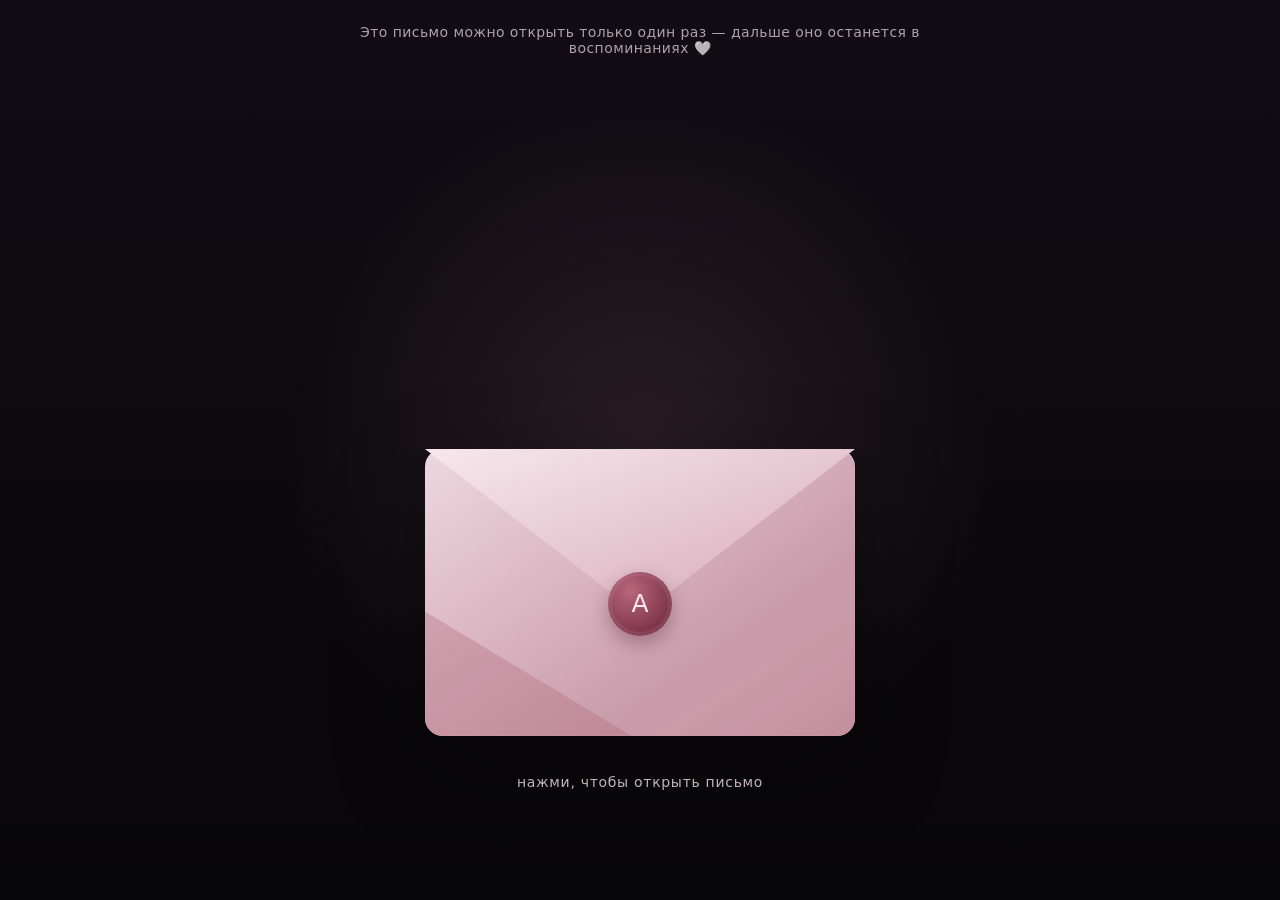
==== commit d2473f3f: "Add visible beam from wand" ====
--- a/index.html
+++ b/index.html
@@ -7,7 +7,7 @@
 <meta name="description" content="Для Арины 🤍">
 <title>Для Арины 🤍</title>
 <script>document.documentElement.classList.add('js');</script>
-<link rel="stylesheet" href="site.css?v=20260923-24">
+<link rel="stylesheet" href="site.css?v=20260923-27">
 
 </head>
 <body class="intro-page">
@@ -27,6 +27,7 @@
 <circle class="heart-spell-hit" cx="515" cy="382" r="13"></circle>
 </svg>
 <div aria-hidden="true" class="spell-flash"></div>
+<div aria-hidden="true" class="wand-beam-v27" id="wandBeamV27"></div>
 <div class="envelope-wrap">
 <a aria-label="Открыть письмо" class="envelope" href="#intro" id="envelope">
 <div class="envelope-base"></div>
@@ -51,31 +52,46 @@
 <div class="seal">A</div>
 <div class="tap-label">нажми, чтобы открыть письмо</div>
 </a>
+</div>
 <button class="intro-continue" id="introContinue" type="button">Продолжить</button>
 </div>
-</div>
-<script src="site.js?v=20260923-24" defer></script>
+<script src="site.js?v=20260923-27" defer></script>
 <script>
 (function(){
   const intro=document.getElementById('intro');
   const envelope=document.getElementById('envelope');
+  const letter=document.getElementById('letter');
   const button=document.getElementById('introContinue');
   const overlay=document.querySelector('.page-transition');
-  if(!intro || !envelope || !button) return;
+  if(!intro || !envelope || !letter || !button) return;
 
   let started=false;
   let showTimer=0;
+
+  function placeContinue(){
+    const r=letter.getBoundingClientRect();
+    button.style.setProperty('--continue-top', Math.round(r.bottom + 26) + 'px');
+  }
 
   function showContinue(){
     clearTimeout(showTimer);
     button.classList.remove('after-open-visible');
     showTimer=setTimeout(()=>{
-      if(location.hash==='#intro') button.classList.add('after-open-visible');
+      if(location.hash!=='#intro') return;
+      placeContinue();
+      button.classList.add('after-open-visible');
     },4000);
   }
 
   envelope.addEventListener('click',showContinue,{once:true});
   if(location.hash==='#intro') showContinue();
+
+  window.addEventListener('resize',()=>{
+    if(button.classList.contains('after-open-visible')) requestAnimationFrame(placeContinue);
+  },{passive:true});
+  window.visualViewport?.addEventListener('resize',()=>{
+    if(button.classList.contains('after-open-visible')) requestAnimationFrame(placeContinue);
+  },{passive:true});
 
   button.addEventListener('click',e=>{
     e.preventDefault();
@@ -86,8 +102,8 @@
     intro.classList.add('continue-triggered');
     document.dispatchEvent(new CustomEvent('intro:continue'));
 
-    setTimeout(()=>overlay?.classList.add('active'),5350);
-    setTimeout(()=>location.replace('home.html'),6900);
+    setTimeout(()=>overlay?.classList.add('active'),5400);
+    setTimeout(()=>location.replace('home.html'),7000);
   });
 })();
 </script>
--- a/site.css
+++ b/site.css
@@ -3617,3 +3617,299 @@
   opacity:0 !important;
   pointer-events:none !important;
 }
+
+
+/* ===== v24 simple reliable Continue + smooth transition ===== */
+body.intro-page #introContinue{
+  position:fixed !important;
+  left:50% !important;
+  right:auto !important;
+  top:auto !important;
+  bottom:calc(34px + env(safe-area-inset-bottom)) !important;
+  margin:0 !important;
+  z-index:2147483647 !important;
+  display:flex !important;
+  align-items:center !important;
+  justify-content:center !important;
+  min-width:176px !important;
+  min-height:52px !important;
+  visibility:hidden !important;
+  opacity:0 !important;
+  pointer-events:none !important;
+  transform:translate3d(-50%,34px,0) scale(.96) !important;
+  transition:
+    opacity .65s ease !important,
+    transform .9s cubic-bezier(.16,.82,.16,1) !important,
+    visibility .65s ease !important;
+}
+body.intro-page #introContinue.after-open-visible{
+  visibility:visible !important;
+  opacity:1 !important;
+  pointer-events:auto !important;
+  transform:translate3d(-50%,0,0) scale(1) !important;
+}
+body.intro-page #introContinue:active{
+  transform:translate3d(-50%,1px,0) scale(.97) !important;
+}
+body.intro-page #introContinue.pressed{
+  visibility:hidden !important;
+  opacity:0 !important;
+  pointer-events:none !important;
+  transform:translate3d(-50%,18px,0) scale(.97) !important;
+}
+body.intro-page .page-transition{
+  transition:opacity 1.45s cubic-bezier(.2,.72,.18,1) !important;
+}
+
+/* Smooth arrival on the page after the intro. */
+body.home-page .site{
+  animation:homePageSoftIn24 1.55s cubic-bezier(.18,.78,.18,1) both !important;
+}
+@keyframes homePageSoftIn24{
+  from{opacity:0;transform:translate3d(0,18px,0);}
+  to{opacity:1;transform:translate3d(0,0,0);}
+}
+
+/* Keep the distance block transition slow and clean on iPhone. */
+.js body.home-page .distance-memory.distance-visible{
+  animation:distanceSceneIn24 3.2s cubic-bezier(.14,.76,.16,1) both !important;
+}
+@keyframes distanceSceneIn24{
+  0%{opacity:0;transform:translate3d(0,72px,0) scale(.994);}
+  35%{opacity:.28;}
+  70%{opacity:.78;transform:translate3d(0,18px,0) scale(.998);}
+  100%{opacity:1;transform:translate3d(0,0,0) scale(1);}
+}
+
+
+/* ===== v25 FINAL POLISH: button below paper, old slow distance reveal, visible angel heart ===== */
+
+/* The button is now a direct child of .intro, so no transformed ancestor can drag it onto the paper. */
+body.intro-page #introContinue{
+  position:fixed !important;
+  left:50% !important;
+  top:var(--continue-top, 78vh) !important;
+  right:auto !important;
+  bottom:auto !important;
+  margin:0 !important;
+  z-index:2147483647 !important;
+  display:flex !important;
+  align-items:center !important;
+  justify-content:center !important;
+  min-width:176px !important;
+  min-height:52px !important;
+  visibility:hidden !important;
+  opacity:0 !important;
+  pointer-events:none !important;
+  transform:translate3d(-50%,28px,0) scale(.97) !important;
+  transition:
+    opacity .62s ease !important,
+    transform .95s cubic-bezier(.16,.82,.16,1) !important,
+    visibility .62s ease !important;
+}
+body.intro-page #introContinue.after-open-visible{
+  visibility:visible !important;
+  opacity:1 !important;
+  pointer-events:auto !important;
+  transform:translate3d(-50%,0,0) scale(1) !important;
+}
+body.intro-page #introContinue:active{
+  transform:translate3d(-50%,1px,0) scale(.97) !important;
+}
+body.intro-page #introContinue.pressed{
+  visibility:hidden !important;
+  opacity:0 !important;
+  pointer-events:none !important;
+}
+
+/* Slow, cinematic distance block like the earlier version. */
+.js body.home-page .distance-memory{
+  opacity:0 !important;
+  transform:translate3d(0,92px,0) scale(.992) !important;
+  filter:none !important;
+  transition:none !important;
+  will-change:opacity,transform;
+}
+.js body.home-page .distance-memory.distance-visible{
+  animation:distanceSceneIn25 5.4s cubic-bezier(.12,.76,.14,1) both !important;
+}
+@keyframes distanceSceneIn25{
+  0%{opacity:0;transform:translate3d(0,92px,0) scale(.992);}
+  18%{opacity:.08;}
+  42%{opacity:.32;transform:translate3d(0,60px,0) scale(.995);}
+  68%{opacity:.66;transform:translate3d(0,28px,0) scale(.998);}
+  86%{opacity:.88;}
+  100%{opacity:1;transform:translate3d(0,0,0) scale(1);}
+}
+
+/* Final heart gets its own guaranteed drawing area. */
+body.final-page .finale-inner{
+  padding-bottom:340px !important;
+  overflow:visible !important;
+}
+body.final-page #angelHeartLayer{
+  position:absolute !important;
+  inset:0 !important;
+  z-index:30 !important;
+  overflow:visible !important;
+  pointer-events:none !important;
+}
+body.final-page .real-heart-angel{
+  position:absolute !important;
+  left:0 !important;
+  top:0 !important;
+  z-index:31 !important;
+  display:block !important;
+  opacity:0 !important;
+  font-size:14px !important;
+  line-height:1 !important;
+  filter:none !important;
+  -webkit-filter:none !important;
+  text-shadow:none !important;
+  transform:translate3d(var(--sx),var(--sy),0) translate(-50%,-50%) scale(.72) rotate(-10deg) !important;
+}
+body.final-page #angelHeartLayer.heart-assembling .real-heart-angel{
+  animation:angelHeartGather25 2.35s cubic-bezier(.14,.76,.14,1) forwards !important;
+}
+@keyframes angelHeartGather25{
+  0%{
+    opacity:0;
+    transform:translate3d(var(--sx),var(--sy),0) translate(-50%,-50%) scale(.72) rotate(-10deg);
+  }
+  16%{opacity:1;}
+  58%{
+    opacity:1;
+    transform:translate3d(var(--mx),var(--my),0) translate(-50%,-50%) scale(1.08) rotate(7deg);
+  }
+  100%{
+    opacity:1;
+    transform:translate3d(var(--tx),var(--ty),0) translate(-50%,-50%) scale(1) rotate(0);
+  }
+}
+@media(max-width:760px){
+  body.final-page .finale-inner{padding-bottom:300px !important;}
+  body.final-page .real-heart-angel{font-size:12px !important;}
+}
+
+
+/* ===== v26 route reveal + 100-angel heart ===== */
+
+/* Route section: no pre-finished parent animation. The actual card reveals only when it enters view. */
+.js body.home-page .distance-memory{
+  opacity:1 !important;
+  transform:none !important;
+  filter:none !important;
+  animation:none !important;
+  transition:none !important;
+}
+.js body.home-page .distance-memory .portrait-card{
+  opacity:0 !important;
+  transform:translate3d(0,52px,0) scale(.985) !important;
+  filter:none !important;
+  animation:none !important;
+  transition:none !important;
+}
+.js body.home-page .distance-memory .portrait-copy{
+  opacity:0 !important;
+  transform:translate3d(-22px,20px,0) !important;
+}
+.js body.home-page .distance-memory .route-art{
+  opacity:0 !important;
+  transform:translate3d(22px,24px,0) scale(.985) !important;
+}
+.js body.home-page .distance-memory.distance-visible .portrait-card{
+  animation:distanceCardIn26 2.65s cubic-bezier(.12,.70,.14,1) both !important;
+}
+.js body.home-page .distance-memory.distance-visible .portrait-copy{
+  animation:distanceCopyIn26 2.35s .18s cubic-bezier(.18,.84,.18,1) both !important;
+}
+.js body.home-page .distance-memory.distance-visible .route-art{
+  animation:distancePhotoIn26 2.55s .34s cubic-bezier(.12,.70,.14,1) both !important;
+}
+@keyframes distanceCardIn26{
+  0%{opacity:0;transform:translate3d(0,52px,0) scale(.985);}
+  42%{opacity:.58;}
+  100%{opacity:1;transform:translate3d(0,0,0) scale(1);}
+}
+@keyframes distanceCopyIn26{
+  0%{opacity:0;transform:translate3d(-22px,20px,0);}
+  45%{opacity:.62;}
+  100%{opacity:1;transform:translate3d(0,0,0);}
+}
+@keyframes distancePhotoIn26{
+  0%{opacity:0;transform:translate3d(22px,24px,0) scale(.985);}
+  42%{opacity:.58;}
+  100%{opacity:1;transform:translate3d(0,0,0) scale(1);}
+}
+
+/* Final: a dedicated heart directly below the final text. */
+body.final-page .finale-inner{
+  padding-bottom:40px !important;
+  overflow:visible !important;
+}
+body.final-page #angelHeartLayer.full-heart-100{
+  position:relative !important;
+  inset:auto !important;
+  display:block !important;
+  width:min(370px,90vw) !important;
+  height:315px !important;
+  margin:46px auto 6px !important;
+  overflow:visible !important;
+  pointer-events:none !important;
+  z-index:30 !important;
+}
+body.final-page #angelHeartLayer.full-heart-100 .final-heart-angel{
+  position:absolute !important;
+  z-index:31 !important;
+  display:block !important;
+  font-size:13px !important;
+  line-height:1 !important;
+  opacity:0 !important;
+  filter:none !important;
+  -webkit-filter:none !important;
+  text-shadow:none !important;
+  transform:
+    translate(-50%,-50%)
+    translate3d(var(--from-x),var(--from-y),0)
+    scale(.55) !important;
+  animation:none !important;
+  will-change:transform,opacity;
+}
+body.final-page #angelHeartLayer.full-heart-100.heart-assembled .final-heart-angel{
+  animation:finalHeartGather26 1.95s cubic-bezier(.12,.70,.14,1) forwards !important;
+}
+@keyframes finalHeartGather26{
+  0%{
+    opacity:0;
+    transform:translate(-50%,-50%) translate3d(var(--from-x),var(--from-y),0) scale(.55);
+  }
+  18%{opacity:1;}
+  65%{
+    opacity:1;
+    transform:translate(-50%,-50%) translate3d(0,-7px,0) scale(1.08);
+  }
+  100%{
+    opacity:1;
+    transform:translate(-50%,-50%) translate3d(0,0,0) scale(1);
+  }
+}
+@media(max-width:760px){
+  body.final-page #angelHeartLayer.full-heart-100{
+    width:min(335px,91vw) !important;
+    height:286px !important;
+    margin-top:38px !important;
+  }
+  body.final-page #angelHeartLayer.full-heart-100 .final-heart-angel{
+    font-size:11px !important;
+  }
+
+  .js body.home-page .distance-memory.distance-visible .portrait-card{
+    animation-duration:2.8s !important;
+  }
+  .js body.home-page .distance-memory.distance-visible .portrait-copy{
+    animation-duration:2.5s !important;
+  }
+  .js body.home-page .distance-memory.distance-visible .route-art{
+    animation-duration:2.7s !important;
+  }
+}
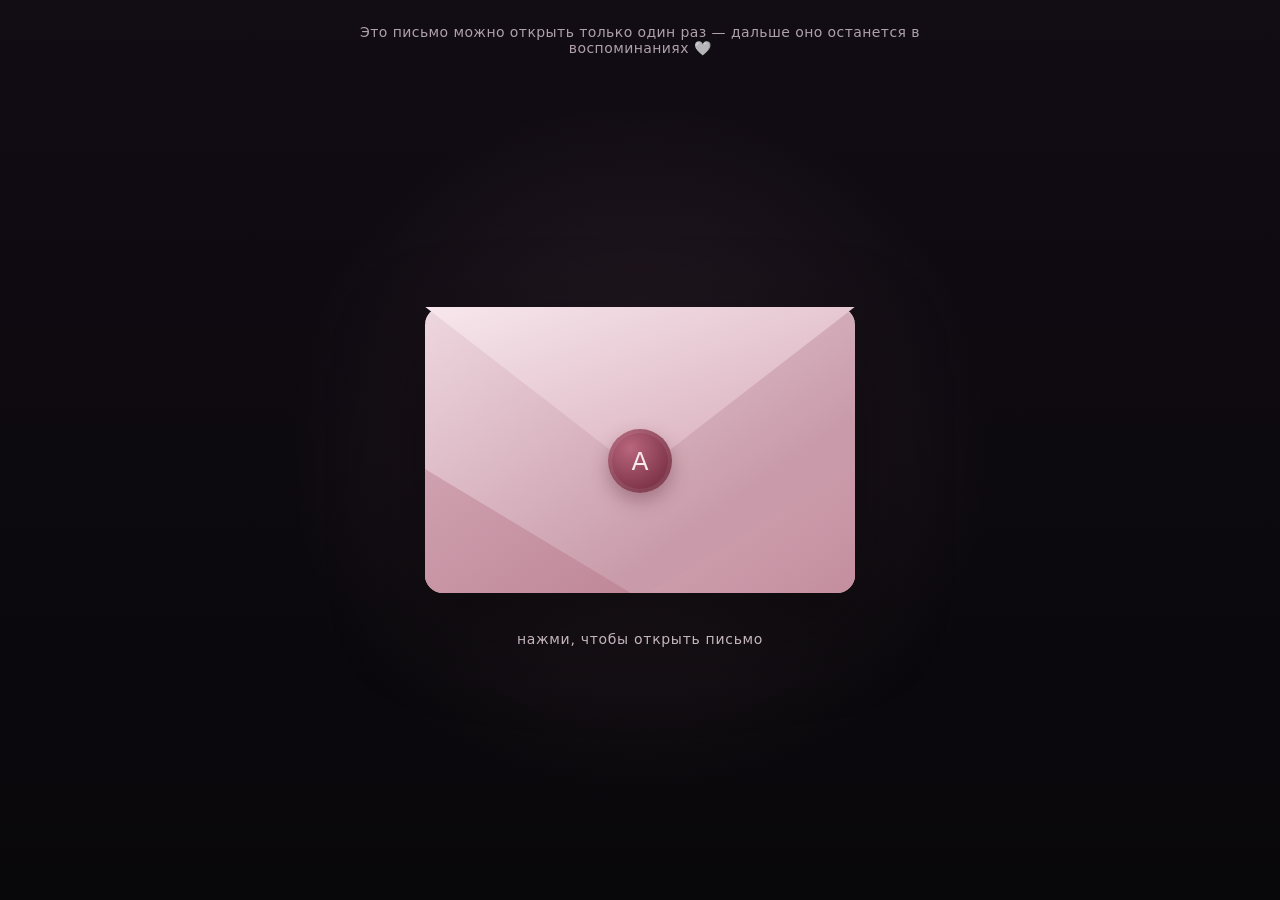
==== commit dc4cd9b8: "Refresh beam-to-heart animation" ====
--- a/index.html
+++ b/index.html
@@ -7,7 +7,7 @@
 <meta name="description" content="Для Арины 🤍">
 <title>Для Арины 🤍</title>
 <script>document.documentElement.classList.add('js');</script>
-<link rel="stylesheet" href="site.css?v=20260923-27">
+<link rel="stylesheet" href="site.css?v=20260923-28">
 
 </head>
 <body class="intro-page">
@@ -55,7 +55,7 @@
 </div>
 <button class="intro-continue" id="introContinue" type="button">Продолжить</button>
 </div>
-<script src="site.js?v=20260923-27" defer></script>
+<script src="site.js?v=20260923-28" defer></script>
 <script>
 (function(){
   const intro=document.getElementById('intro');
--- a/site.css
+++ b/site.css
@@ -3913,3 +3913,168 @@
     animation-duration:2.7s !important;
   }
 }
+
+
+/* ===== v27: distance uses next-page reveal + real wand beam ===== */
+
+/* Same reveal family as the 100-reasons page. */
+.js body.home-page .distance-memory{
+  opacity:0 !important;
+  transform:translateY(110px) scale(.965) !important;
+  filter:none !important;
+  animation:none !important;
+  transition:
+    opacity 1.35s cubic-bezier(.16,.78,.18,1) !important,
+    transform 1.55s cubic-bezier(.14,.82,.16,1) !important;
+}
+.js body.home-page .distance-memory.mist-visible,
+.js body.home-page .distance-memory.distance-visible{
+  opacity:1 !important;
+  transform:translateY(0) scale(1) !important;
+}
+.js body.home-page .distance-memory .portrait-card{
+  opacity:1 !important;
+  transform:none !important;
+  animation:none !important;
+  transition:none !important;
+}
+.js body.home-page .distance-memory .portrait-copy,
+.js body.home-page .distance-memory .route-art{
+  opacity:0 !important;
+  transform:translateY(26px) !important;
+  filter:none !important;
+  animation:none !important;
+  transition:
+    opacity .8s ease !important,
+    transform .9s cubic-bezier(.18,.8,.2,1) !important;
+}
+.js body.home-page .distance-memory.distance-visible .portrait-copy,
+.js body.home-page .distance-memory.distance-visible .route-art{
+  opacity:1 !important;
+  transform:none !important;
+}
+.js body.home-page .distance-memory.distance-visible .route-art{
+  transition-delay:.12s !important;
+}
+
+/* Beam physically starts at the wand tip and shoots toward the letter. */
+.wand-beam-v27{
+  position:fixed;
+  left:0;
+  top:0;
+  height:6px;
+  width:0;
+  z-index:1000003;
+  pointer-events:none;
+  opacity:0;
+  transform-origin:0 50%;
+  border-radius:999px;
+  background:
+    linear-gradient(90deg,
+      rgba(240,255,245,.98) 0%,
+      rgba(115,255,151,.98) 22%,
+      rgba(45,255,102,.95) 60%,
+      rgba(22,235,78,.15) 100%);
+  box-shadow:
+    0 0 8px rgba(225,255,232,.95),
+    0 0 18px rgba(74,255,119,.95),
+    0 0 34px rgba(31,246,91,.72);
+  will-change:transform,opacity;
+}
+.wand-beam-v27::after{
+  content:"";
+  position:absolute;
+  left:0;
+  right:0;
+  top:50%;
+  height:18px;
+  transform:translateY(-50%);
+  border-radius:999px;
+  background:linear-gradient(90deg,rgba(120,255,153,.35),rgba(35,255,92,.08));
+  filter:blur(7px);
+}
+.wand-beam-v27.active{
+  animation:wandBeamFireV27 1.55s cubic-bezier(.16,.82,.16,1) both;
+}
+@keyframes wandBeamFireV27{
+  0%{opacity:0;transform:translateY(-50%) rotate(var(--beam-angle,0deg)) scaleX(0);}
+  14%{opacity:1;}
+  45%{opacity:1;}
+  78%{opacity:.95;}
+  100%{opacity:0;}
+}
+@media(max-width:760px){
+  .wand-beam-v27{
+    height:4px;
+    box-shadow:
+      0 0 6px rgba(225,255,232,.9),
+      0 0 14px rgba(74,255,119,.9),
+      0 0 24px rgba(31,246,91,.62);
+  }
+  .wand-beam-v27::after{height:12px;filter:blur(5px);}
+}
+
+
+/* ===== v28: beam finishes by drawing a heart ===== */
+/* During the button-triggered cast, use the straight wand beam only. */
+.intro.continue-triggered .heart-spell-trail{
+  animation:none !important;
+  opacity:0 !important;
+}
+
+/* The heart appears only after the beam reaches the letter. */
+.intro.continue-triggered .heart-spell-heart{
+  animation:heartDrawV28 1.28s 2.48s cubic-bezier(.16,.82,.18,1) both !important;
+}
+.intro.continue-triggered .heart-spell-hit{
+  animation:heartHitV28 .95s 2.58s ease-out both !important;
+}
+.intro.continue-triggered .heart-spell-svg{
+  animation:spellLayerCleanupV28 1.2s 3.72s forwards ease-out !important;
+}
+
+@keyframes heartDrawV28{
+  0%{
+    opacity:0;
+    stroke-dashoffset:1;
+    transform:scale(.72);
+    transform-origin:51.5% 54.5%;
+  }
+  12%{opacity:1;}
+  68%{
+    opacity:1;
+    stroke-dashoffset:0;
+    transform:scale(1.03);
+  }
+  82%{
+    opacity:1;
+    stroke-dashoffset:0;
+    transform:scale(.98);
+  }
+  100%{
+    opacity:.95;
+    stroke-dashoffset:0;
+    transform:scale(1);
+  }
+}
+@keyframes heartHitV28{
+  0%{opacity:0;r:4;}
+  28%{opacity:1;r:15;}
+  100%{opacity:0;r:38;}
+}
+@keyframes spellLayerCleanupV28{
+  0%,55%{opacity:1;}
+  100%{opacity:0;}
+}
+
+/* Make the final part of the beam visibly converge on the heart point. */
+.wand-beam-v27.active{
+  animation:wandBeamFireV28 1.7s cubic-bezier(.16,.82,.16,1) both !important;
+}
+@keyframes wandBeamFireV28{
+  0%{opacity:0;transform-origin:0 50%;transform:translateY(-50%) scaleX(0);}
+  10%{opacity:1;}
+  58%{opacity:1;transform:translateY(-50%) scaleX(1);}
+  78%{opacity:1;transform:translateY(-50%) scaleX(1);}
+  100%{opacity:0;transform:translateY(-50%) scaleX(1);}
+}
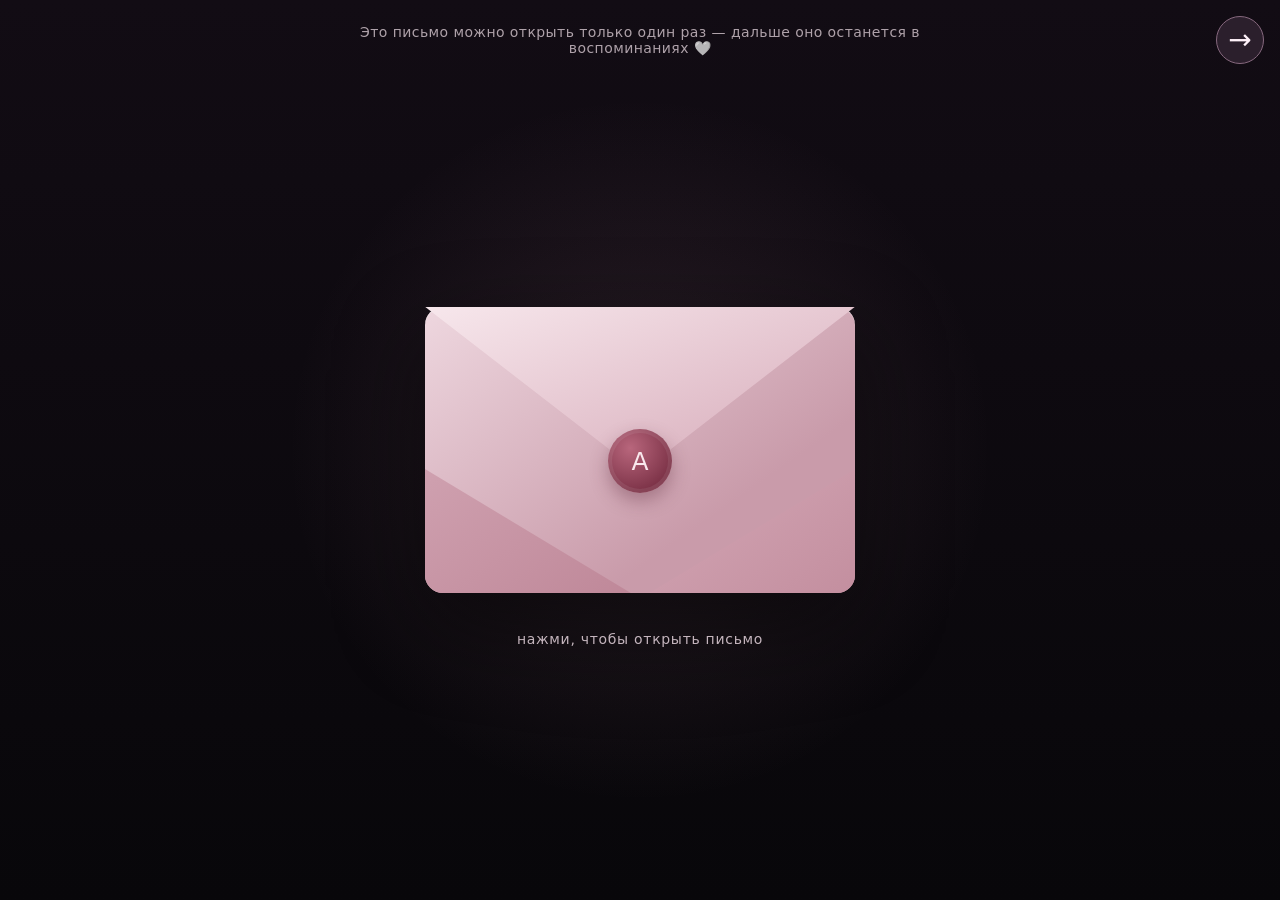
==== commit 979743a3: "Add journal continuation and intro shortcut to afterword" ====
--- a/index.html
+++ b/index.html
@@ -7,10 +7,11 @@
 <meta name="description" content="Для Арины 🤍">
 <title>Для Арины 🤍</title>
 <script>document.documentElement.classList.add('js');</script>
-<link rel="stylesheet" href="site.css?v=20260923-28">
+<link rel="stylesheet" href="site.css?v=20260927-32">
 
 </head>
 <body class="intro-page">
+<a class="afterword-shortcut" style="z-index:1000010" href="afterword.html" aria-label="Перейти к послесловию и продолжениям" title="Послесловие и продолжения">→</a>
 <div class="page-transition" aria-hidden="true"></div>
 <div class="intro" id="intro">
 <div class="intro-note">Это письмо можно открыть только один раз — дальше оно останется в воспоминаниях 🤍</div>
@@ -55,7 +56,7 @@
 </div>
 <button class="intro-continue" id="introContinue" type="button">Продолжить</button>
 </div>
-<script src="site.js?v=20260923-28" defer></script>
+<script src="site.js?v=20260927-32" defer></script>
 <script>
 (function(){
   const intro=document.getElementById('intro');
@@ -102,8 +103,8 @@
     intro.classList.add('continue-triggered');
     document.dispatchEvent(new CustomEvent('intro:continue'));
 
-    setTimeout(()=>overlay?.classList.add('active'),5400);
-    setTimeout(()=>location.replace('home.html'),7000);
+    setTimeout(()=>overlay?.classList.add('active'),7900);
+    setTimeout(()=>location.replace('home.html'),9000);
   });
 })();
 </script>
--- a/site.css
+++ b/site.css
@@ -4078,3 +4078,293 @@
   78%{opacity:1;transform:translateY(-50%) scaleX(1);}
   100%{opacity:0;transform:translateY(-50%) scaleX(1);}
 }
+
+
+/* ===== v29: accurate wand beam + old letter fire + slow scroll reveal ===== */
+
+/* Keep the beam physically aimed at the letter. */
+.wand-beam-v27{
+  transform:translateY(-50%) rotate(var(--beam-angle,0deg)) !important;
+  clip-path:inset(0 100% 0 0);
+}
+.wand-beam-v27.active{
+  animation:wandBeamFireV29 1.7s cubic-bezier(.16,.82,.16,1) both !important;
+}
+@keyframes wandBeamFireV29{
+  0%{opacity:0;clip-path:inset(0 100% 0 0);}
+  10%{opacity:1;}
+  56%{opacity:1;clip-path:inset(0 0 0 0);}
+  80%{opacity:1;clip-path:inset(0 0 0 0);}
+  100%{opacity:0;clip-path:inset(0 0 0 0);}
+}
+
+/* Restore the older green-fire look on the opening letter. */
+.intro-burn-front-v23,
+.intro-burn-sparks-v23{
+  display:none !important;
+}
+.intro:target .letter.spell-dissolve-v20,
+.intro:target .letter.spell-dissolve-v21,
+.intro:target .letter.spell-dissolve-v23{
+  animation:none !important;
+}
+
+@property --old-burn-radius-v29{
+  syntax:'<percentage>';
+  inherits:false;
+  initial-value:0%;
+}
+.intro.continue-triggered .letter.old-fire-burn-v29{
+  --old-burn-radius-v29:0%;
+  animation:oldLetterBurnV29 4.05s cubic-bezier(.20,.04,.12,1) forwards !important;
+}
+@keyframes oldLetterBurnV29{
+  0%{
+    --old-burn-radius-v29:0%;
+    opacity:1;
+    filter:brightness(1.10) saturate(1.10) drop-shadow(0 0 9px rgba(70,255,120,.22));
+    -webkit-mask-image:radial-gradient(circle farthest-corner at 52% 47%,transparent 0 var(--old-burn-radius-v29),#000 calc(var(--old-burn-radius-v29) + 2.4%),#000 100%);
+    mask-image:radial-gradient(circle farthest-corner at 52% 47%,transparent 0 var(--old-burn-radius-v29),#000 calc(var(--old-burn-radius-v29) + 2.4%),#000 100%);
+  }
+  18%{
+    --old-burn-radius-v29:10%;
+    opacity:1;
+    filter:brightness(1.06) saturate(1.20) drop-shadow(0 0 13px rgba(65,255,119,.25));
+  }
+  48%{
+    --old-burn-radius-v29:42%;
+    opacity:.98;
+    filter:brightness(.90) saturate(1.30) sepia(.10) drop-shadow(0 0 18px rgba(39,255,100,.22));
+  }
+  76%{
+    --old-burn-radius-v29:76%;
+    opacity:.82;
+    filter:brightness(.70) saturate(1.34);
+  }
+  100%{
+    --old-burn-radius-v29:112%;
+    opacity:0;
+    filter:brightness(.38) saturate(1.20);
+  }
+}
+
+.green-spell-fire-v16{
+  z-index:1000004 !important;
+  mix-blend-mode:screen !important;
+}
+.green-spell-fire-v16.active{
+  animation:greenFireBodyV16 3.75s cubic-bezier(.16,.8,.16,1) forwards !important;
+}
+
+/* Route photo + text: reveal only when user scrolls into the block, and do it slowly. */
+.js body.home-page .distance-memory{
+  opacity:1 !important;
+  transform:none !important;
+  animation:none !important;
+}
+.js body.home-page .distance-memory .portrait-card{
+  opacity:0 !important;
+  transform:translate3d(0,84px,0) scale(.988) !important;
+  filter:none !important;
+  animation:none !important;
+}
+.js body.home-page .distance-memory .portrait-copy,
+.js body.home-page .distance-memory .route-art{
+  opacity:1 !important;
+  transform:none !important;
+  animation:none !important;
+  transition:none !important;
+}
+.js body.home-page .distance-memory.distance-visible .portrait-card{
+  animation:distanceFloatInV29 4.35s cubic-bezier(.12,.74,.14,1) both !important;
+}
+@keyframes distanceFloatInV29{
+  0%{opacity:0;transform:translate3d(0,84px,0) scale(.988);}
+  18%{opacity:.08;}
+  42%{opacity:.34;transform:translate3d(0,56px,0) scale(.992);}
+  70%{opacity:.72;transform:translate3d(0,23px,0) scale(.997);}
+  100%{opacity:1;transform:translate3d(0,0,0) scale(1);}
+}
+@media(max-width:760px){
+  .js body.home-page .distance-memory .portrait-card{
+    transform:translate3d(0,72px,0) scale(.99) !important;
+  }
+  .js body.home-page .distance-memory.distance-visible .portrait-card{
+    animation-duration:4.6s !important;
+  }
+}
+
+
+/* ===== v30: destroy first, then green fire; rounded letter; softer distance reveal ===== */
+
+/* First letter keeps its paper shape while being destroyed. */
+body.intro-page .letter,
+body.intro-page .letter.old-fire-burn-v29{
+  border-radius:16px !important;
+  overflow:hidden !important;
+  clip-path:inset(0 round 16px) !important;
+  -webkit-clip-path:inset(0 round 16px) !important;
+}
+
+/* Destruction happens first and finishes before the green flames take over. */
+.intro.continue-triggered .letter.old-fire-burn-v29{
+  animation:oldLetterBurnV30 3.35s cubic-bezier(.20,.04,.12,1) forwards !important;
+}
+@keyframes oldLetterBurnV30{
+  0%{
+    --old-burn-radius-v29:0%;
+    opacity:1;
+    transform:translateY(-26%) scale(1);
+    filter:brightness(1.08) saturate(1.08);
+    -webkit-mask-image:radial-gradient(circle farthest-corner at 52% 47%,transparent 0 var(--old-burn-radius-v29),#000 calc(var(--old-burn-radius-v29) + 2.2%),#000 100%);
+    mask-image:radial-gradient(circle farthest-corner at 52% 47%,transparent 0 var(--old-burn-radius-v29),#000 calc(var(--old-burn-radius-v29) + 2.2%),#000 100%);
+  }
+  20%{
+    --old-burn-radius-v29:12%;
+    opacity:1;
+    filter:brightness(1.03) saturate(1.18) drop-shadow(0 0 12px rgba(65,255,119,.22));
+  }
+  52%{
+    --old-burn-radius-v29:46%;
+    opacity:.96;
+    filter:brightness(.86) saturate(1.28) sepia(.10);
+  }
+  80%{
+    --old-burn-radius-v29:82%;
+    opacity:.68;
+    transform:translateY(-26%) scale(.99);
+    filter:brightness(.62) saturate(1.28);
+  }
+  100%{
+    --old-burn-radius-v29:116%;
+    opacity:0;
+    transform:translateY(-26%) scale(.97);
+    filter:brightness(.34);
+  }
+}
+
+/* Then the old green fire blooms after the paper is already gone. */
+.green-spell-fire-v16.active{
+  animation:greenFireAfterBurnV30 2.65s cubic-bezier(.16,.8,.16,1) forwards !important;
+}
+@keyframes greenFireAfterBurnV30{
+  0%{opacity:0;transform:translate(-50%,-68%) scale(.10);}
+  10%{opacity:1;transform:translate(-50%,-70%) scale(.48);}
+  34%{opacity:1;transform:translate(-50%,-74%) scale(.92);}
+  66%{opacity:.96;transform:translate(-50%,-80%) scale(1.22,1.10);}
+  86%{opacity:.65;transform:translate(-50%,-88%) scale(1.50,1.28);}
+  100%{opacity:0;transform:translate(-50%,-102%) scale(1.86,1.48);}
+}
+
+/* First home slide is taller so an accidental small swipe does not reveal the distance block. */
+body.home-page .hero{
+  min-height:112svh !important;
+}
+body.home-page .scroll-cue{
+  margin-top:52px !important;
+  transform:translateY(22px);
+}
+@media(max-width:760px){
+  body.home-page .hero{
+    min-height:118svh !important;
+    min-height:118dvh !important;
+  }
+  body.home-page .scroll-cue{
+    margin-top:60px !important;
+    transform:translateY(28px);
+  }
+}
+
+/* Distance block itself stays hidden until the observer says it is actually in view. */
+.js body.home-page .distance-memory .portrait-card{
+  opacity:0 !important;
+  transform:translateY(34px) scale(.975) !important;
+  filter:blur(10px) !important;
+  animation:none !important;
+}
+.js body.home-page .distance-memory .portrait-copy,
+.js body.home-page .distance-memory .route-art{
+  opacity:0 !important;
+  transform:translateY(26px) scale(.975) !important;
+  filter:blur(13px) !important;
+  animation:none !important;
+  transition:none !important;
+}
+
+/* Same visual language as the letters revealed after the angels. */
+.js body.home-page .distance-memory.distance-visible .portrait-card{
+  animation:distanceCardLetterLikeV30 1.55s cubic-bezier(.18,.84,.18,1) both !important;
+}
+.js body.home-page .distance-memory.distance-visible .portrait-copy{
+  animation:distanceLetterLikeV30 1.45s .18s cubic-bezier(.18,.84,.18,1) both !important;
+}
+.js body.home-page .distance-memory.distance-visible .route-art{
+  animation:distanceLetterLikeV30 1.55s .34s cubic-bezier(.18,.84,.18,1) both !important;
+}
+@keyframes distanceCardLetterLikeV30{
+  from{opacity:0;transform:translateY(34px) scale(.975);filter:blur(10px);}
+  to{opacity:1;transform:none;filter:none;}
+}
+@keyframes distanceLetterLikeV30{
+  from{opacity:0;transform:translateY(26px) scale(.975);filter:blur(13px);}
+  to{opacity:1;transform:none;filter:none;}
+}
+@media(max-width:760px){
+  .js body.home-page .distance-memory.distance-visible .portrait-card{
+    animation-duration:1.75s !important;
+  }
+  .js body.home-page .distance-memory.distance-visible .portrait-copy{
+    animation-duration:1.65s !important;
+  }
+  .js body.home-page .distance-memory.distance-visible .route-art{
+    animation-duration:1.75s !important;
+  }
+}
+
+/* Clear route memory and lightweight angel; keep the split-page layout. */
+html.js body.home-page #distance,
+html.js body.home-page #distance .portrait-card,
+html.js body.home-page #distance .portrait-copy,
+html.js body.home-page #distance .route-art,
+html.js body.home-page #distance .route-photo {
+  filter:none !important;
+  -webkit-filter:none !important;
+  backdrop-filter:none !important;
+  -webkit-backdrop-filter:none !important;
+  opacity:1 !important;
+  transform:none !important;
+  animation:none !important;
+}
+.memory-date { margin:20px 0; color:#e7cadc; font-size:clamp(16px,3vw,22px); letter-spacing:.08em; }
+.memory-angel { display:block; width:max-content; margin:0 0 18px; font-size:48px; line-height:1.2; }
+.distance-visible .memory-angel { animation:memoryAngelArrival 2.4s ease-out both; }
+@keyframes memoryAngelArrival {
+  0% { opacity:0; transform:translate3d(-45px,35px,0) rotate(-18deg) scale(.65); }
+  60% { opacity:1; transform:translate3d(8px,-8px,0) rotate(7deg) scale(1.08); }
+  100% { opacity:1; transform:translate3d(0,0,0) rotate(0) scale(1); }
+}
+body.afterword-page { margin:0; background:#120e15; color:#f6edf2; overflow-x:hidden; }
+.afterword { width:min(100% - 40px,1000px); margin:0 auto; padding:90px 0 40px; }
+.afterword-label { color:#c7aabc; letter-spacing:.18em; font-size:12px; text-transform:uppercase; }
+.afterword h1 { margin:28px 0 52px; font-size:clamp(36px,7.5vw,92px); line-height:1.08; letter-spacing:-.04em; overflow-wrap:anywhere; }
+.afterword-copy { max-width:720px; margin:0 auto; }
+.afterword-copy p { margin:0 0 28px; font-size:clamp(18px,2.2vw,22px); line-height:1.85; color:#ddcfd8; }
+.afterword-copy .self-belief { margin:42px 0; padding:24px 0 24px 22px; border-left:2px solid #ddb8ce; font-weight:700; color:#fff2fa; }
+.afterword-page .page-nav { max-width:1000px; margin:32px auto; }
+@media (prefers-reduced-motion:reduce) { .distance-visible .memory-angel { animation:none; } }
+
+/* Always reachable manual shortcut, clear of the iPhone safe area. */
+.afterword-shortcut {
+  position:fixed;
+  top:calc(env(safe-area-inset-top, 0px) + 16px);
+  right:calc(env(safe-area-inset-right, 0px) + 16px);
+  z-index:100;
+  display:flex; align-items:center; justify-content:center;
+  width:48px; height:48px; border-radius:50%;
+  background:#2b1f2c; color:#fff2fa;
+  border:1px solid #87697f;
+  font:28px/1 system-ui,sans-serif; text-decoration:none;
+}
+.afterword-shortcut:focus-visible, .page-nav a:focus-visible {
+  outline:3px solid #f1cfdf; outline-offset:4px;
+}
